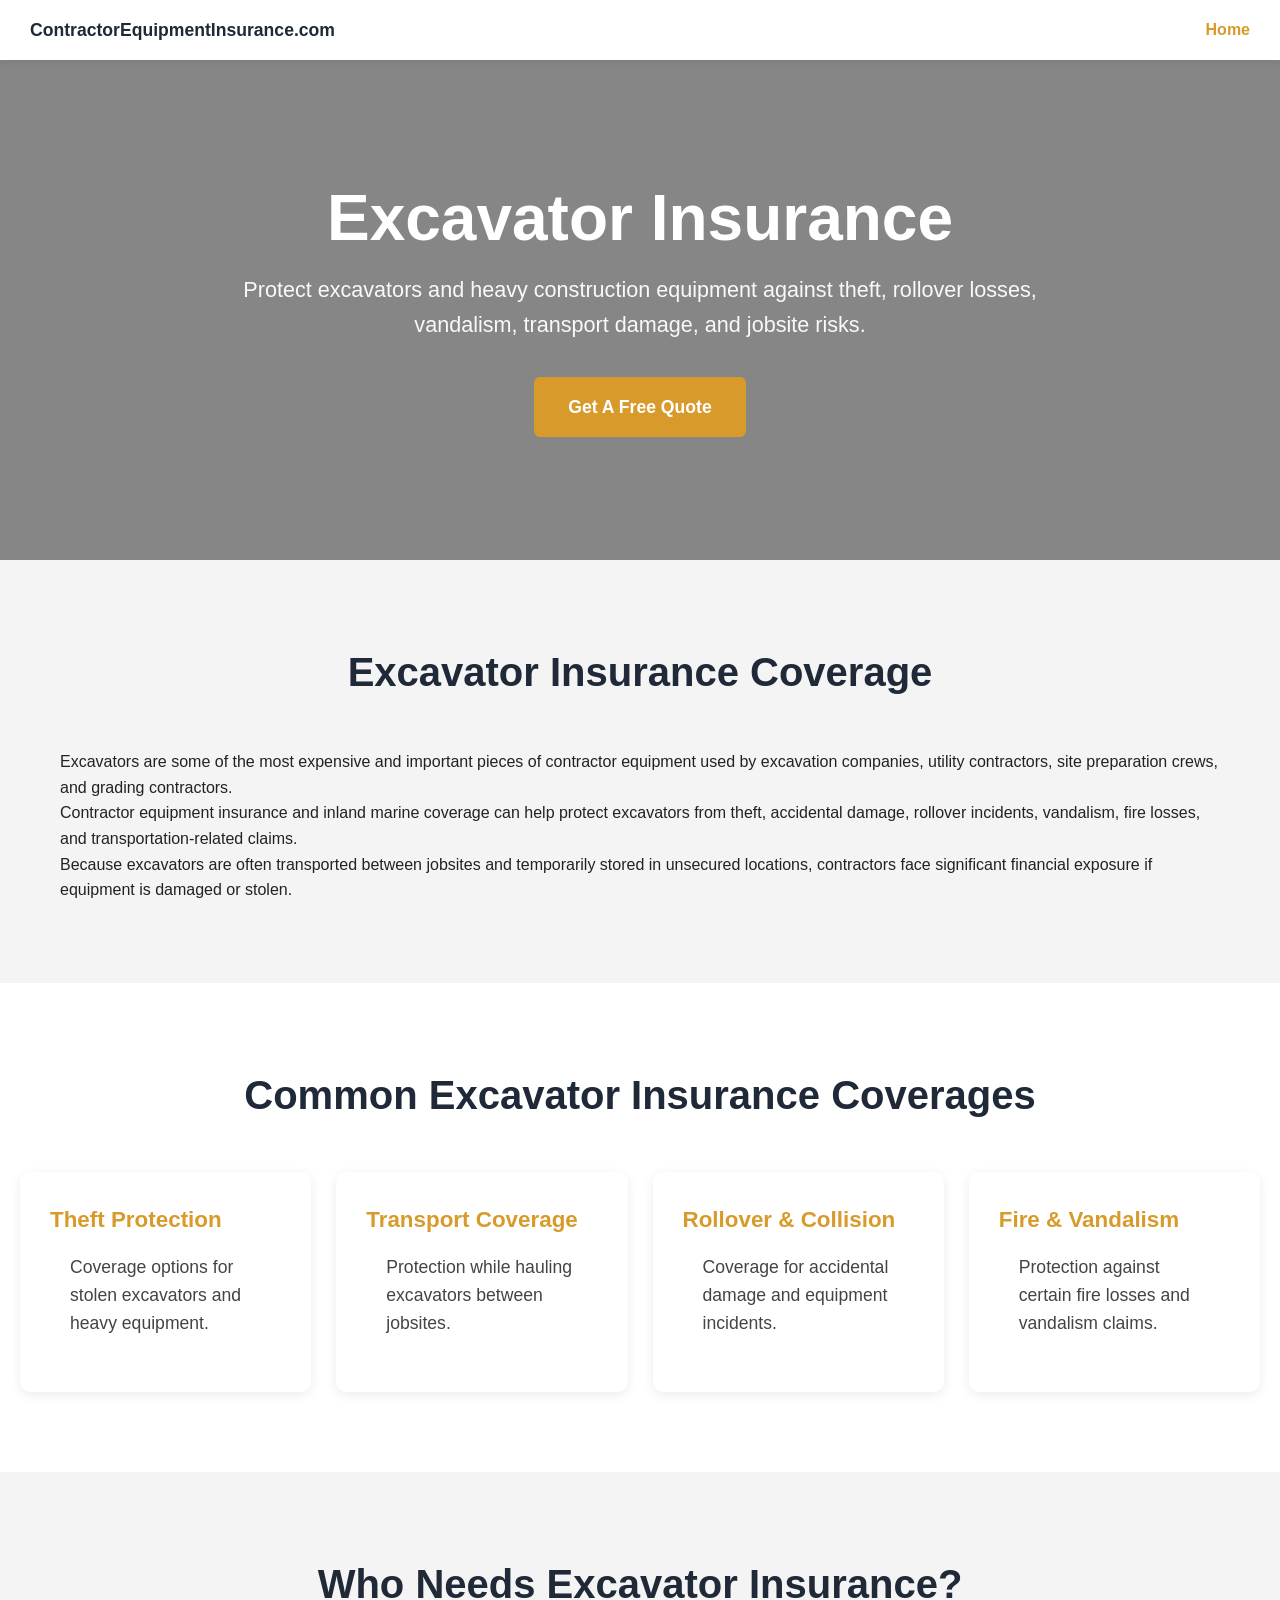
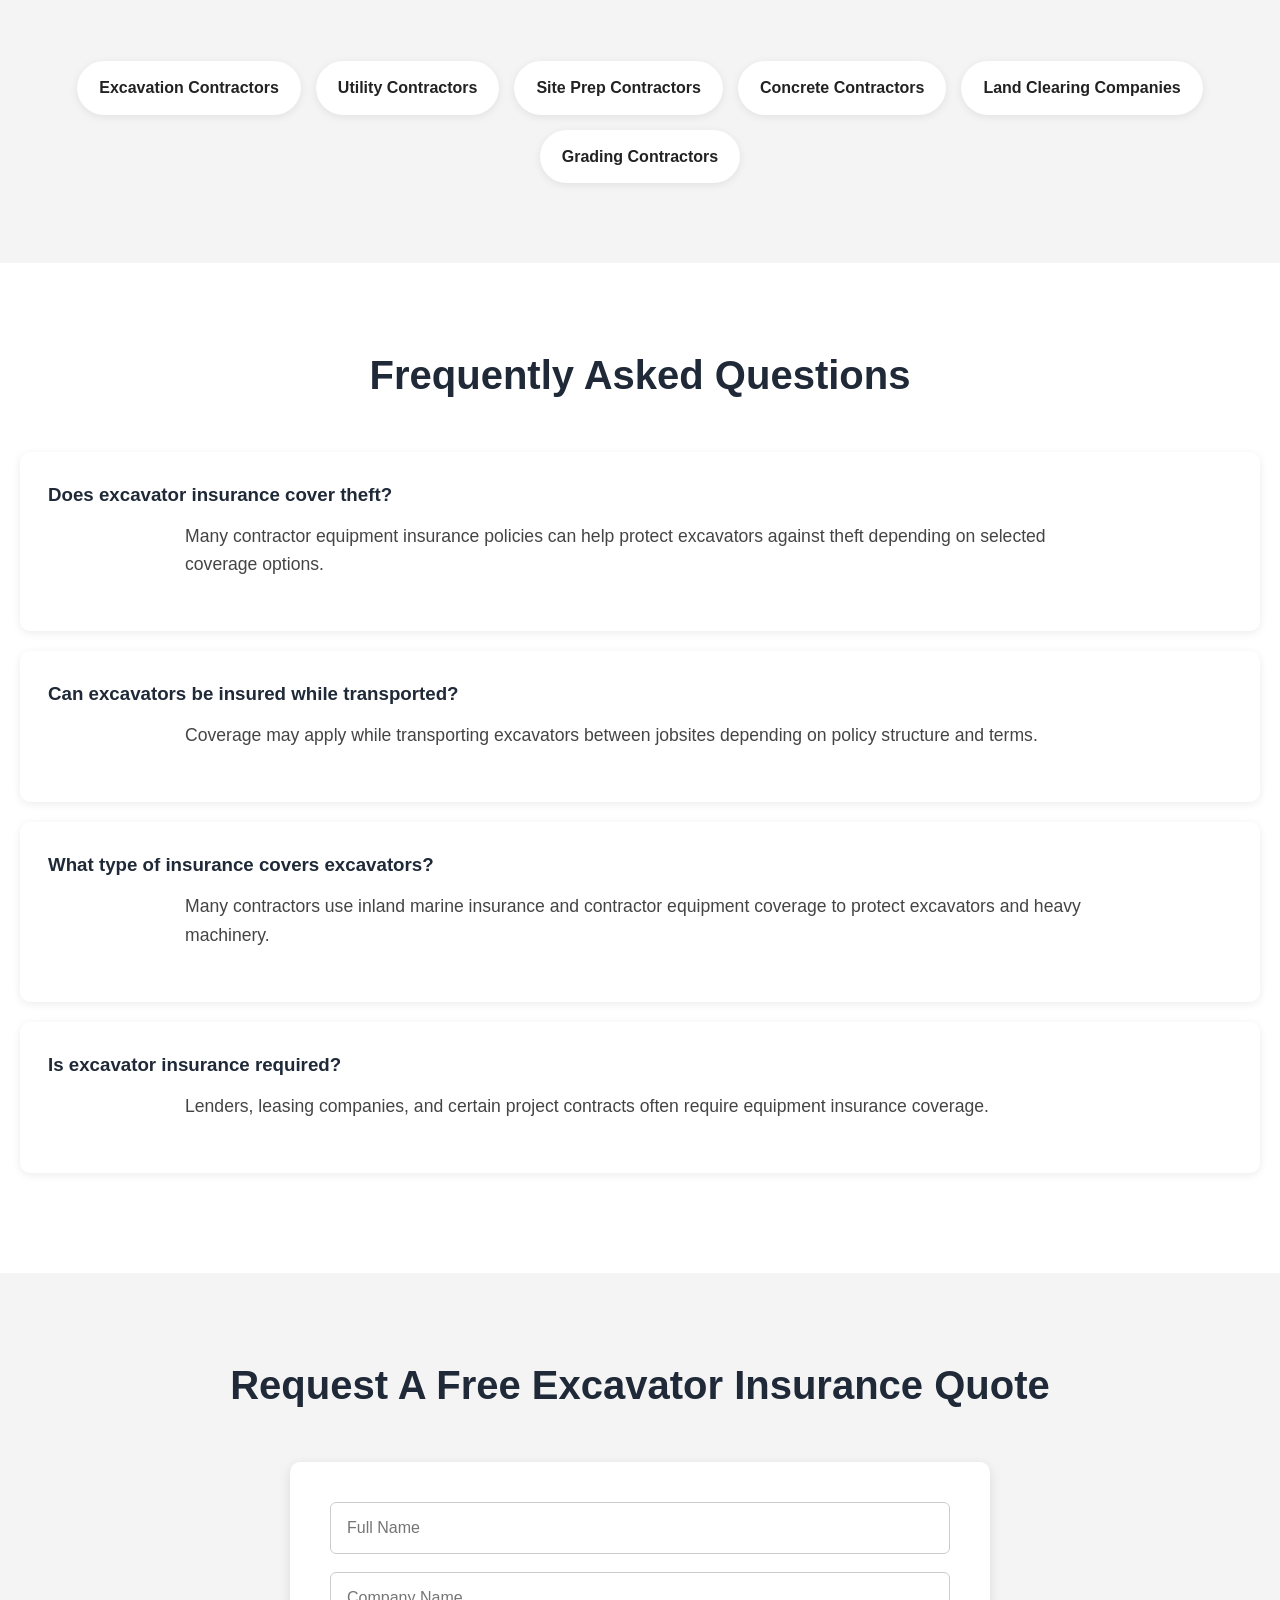
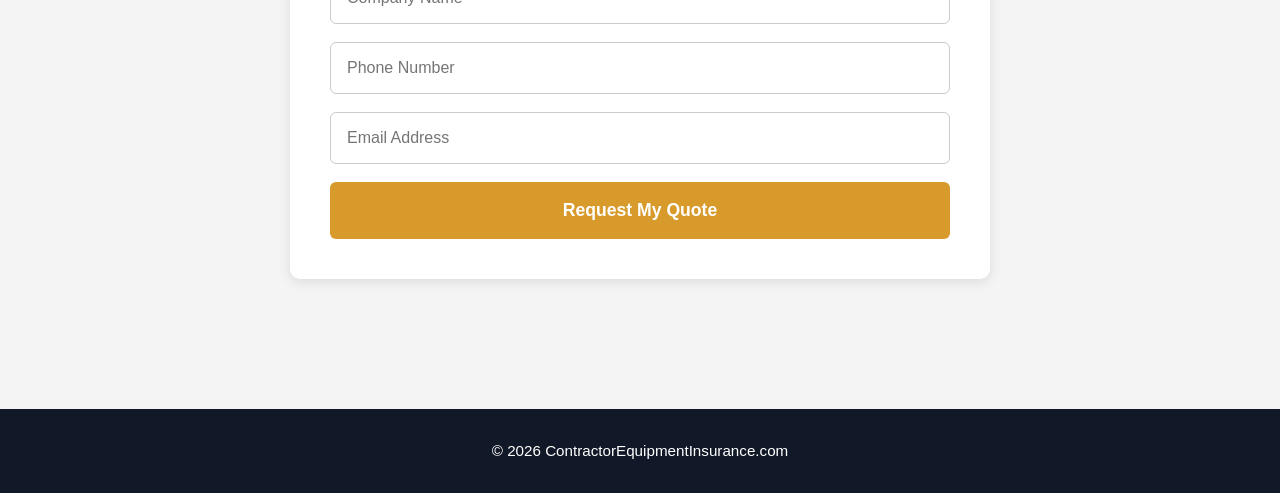
==== excavator-insurance.html @ efc0aa5f "Add excavator insurance HTML page" ====
<!DOCTYPE html>
<html lang="en">
<head>
  <meta charset="UTF-8" />
  <meta name="viewport" content="width=device-width, initial-scale=1.0" />

  <title>Excavator Insurance | Contractor Equipment Insurance</title>

  <meta name="description" content="Get excavator insurance quotes for theft, rollover, transport damage, inland marine coverage, and heavy equipment protection." />

  <link rel="stylesheet" href="style.css" />

  <!-- Google tag (gtag.js) -->
  <script async src="https://www.googletagmanager.com/gtag/js?id=G-BPXMEYPFT1"></script>
  <script>
    window.dataLayer = window.dataLayer || [];
    function gtag(){dataLayer.push(arguments);}
    gtag('js', new Date());

    gtag('config', 'G-BPXMEYPFT1');
  </script>

</head>

<body>

<header class="topbar">
  <div class="logo">
    ContractorEquipmentInsurance.com
  </div>

  <nav>
    <a href="index.html">Home</a>
  </nav>
</header>

<section class="hero" style="min-height: 500px;">

  <div class="hero-content">
    <h1>Excavator Insurance</h1>

    <p class="subheadline">
      Protect excavators and heavy construction equipment against theft, rollover losses, vandalism, transport damage, and jobsite risks.
    </p>

    <a href="index.html#quote-form" class="cta-button">
      Get A Free Quote
    </a>
  </div>

</section>

<section class="section">

  <h2>Excavator Insurance Coverage</h2>

  <p>
    Excavators are some of the most expensive and important pieces of contractor equipment used by excavation companies, utility contractors, site preparation crews, and grading contractors.
  </p>

  <p>
    Contractor equipment insurance and inland marine coverage can help protect excavators from theft, accidental damage, rollover incidents, vandalism, fire losses, and transportation-related claims.
  </p>

  <p>
    Because excavators are often transported between jobsites and temporarily stored in unsecured locations, contractors face significant financial exposure if equipment is damaged or stolen.
  </p>

</section>

<section class="section alt-section">

  <h2>Common Excavator Insurance Coverages</h2>

  <div class="card-grid">

    <div class="card">
      <h3>Theft Protection</h3>
      <p>Coverage options for stolen excavators and heavy equipment.</p>
    </div>

    <div class="card">
      <h3>Transport Coverage</h3>
      <p>Protection while hauling excavators between jobsites.</p>
    </div>

    <div class="card">
      <h3>Rollover & Collision</h3>
      <p>Coverage for accidental damage and equipment incidents.</p>
    </div>

    <div class="card">
      <h3>Fire & Vandalism</h3>
      <p>Protection against certain fire losses and vandalism claims.</p>
    </div>

  </div>

</section>

<section class="section">

  <h2>Who Needs Excavator Insurance?</h2>

  <div class="industries-list">
    <span>Excavation Contractors</span>
    <span>Utility Contractors</span>
    <span>Site Prep Contractors</span>
    <span>Concrete Contractors</span>
    <span>Land Clearing Companies</span>
    <span>Grading Contractors</span>
  </div>

</section>

<section class="section alt-section">

  <h2>Frequently Asked Questions</h2>

  <div class="faq-item">
    <h3>Does excavator insurance cover theft?</h3>
    <p>Many contractor equipment insurance policies can help protect excavators against theft depending on selected coverage options.</p>
  </div>

  <div class="faq-item">
    <h3>Can excavators be insured while transported?</h3>
    <p>Coverage may apply while transporting excavators between jobsites depending on policy structure and terms.</p>
  </div>

  <div class="faq-item">
    <h3>What type of insurance covers excavators?</h3>
    <p>Many contractors use inland marine insurance and contractor equipment coverage to protect excavators and heavy machinery.</p>
  </div>

  <div class="faq-item">
    <h3>Is excavator insurance required?</h3>
    <p>Lenders, leasing companies, and certain project contracts often require equipment insurance coverage.</p>
  </div>

</section>

<section class="section" id="quote-form">

  <h2>Request A Free Excavator Insurance Quote</h2>

  <form action="https://formspree.io/f/mvzlqrle" method="POST">

    <input type="text" name="name" placeholder="Full Name" required />

    <input type="text" name="company" placeholder="Company Name" />

    <input type="tel" id="phone" name="phone" placeholder="Phone Number" required />

    <input type="email" name="email" placeholder="Email Address" required />

    <button type="submit">Request My Quote</button>

    <input type="hidden" name="_next" value="https://contractorequipmentinsurance.com/thank-you.html">

  </form>

</section>

<footer>
  <p>© 2026 ContractorEquipmentInsurance.com</p>
</footer>

<script>
const phoneInput = document.getElementById('phone');

phoneInput.addEventListener('input', (e) => {
  let input = e.target.value.replace(/\D/g, '').substring(0, 10);

  let areaCode = input.substring(0, 3);
  let middle = input.substring(3, 6);
  let last = input.substring(6, 10);

  if (input.length > 6) {
    e.target.value = `(${areaCode}) ${middle}-${last}`;
  } else if (input.length > 3) {
    e.target.value = `(${areaCode}) ${middle}`;
  } else if (input.length > 0) {
    e.target.value = `(${areaCode}`;
  }
});
</script>

</body>
</html>
---- style.css ----
* {
  margin: 0;
  padding: 0;
  box-sizing: border-box;
}

body {
  font-family: Arial, sans-serif;
  line-height: 1.6;
  color: #222;
  background-color: #f4f4f4;
}
.topbar {
  position: sticky;
  top: 0;
  z-index: 1000;
  background: white;
  padding: 16px 30px;
  display: flex;
  justify-content: space-between;
  align-items: center;
  box-shadow: 0 2px 8px rgba(0,0,0,0.08);
}

.logo {
  font-weight: bold;
  font-size: 1.1rem;
  color: #1f2937;
}

.topbar nav a {
  text-decoration: none;
  color: #d89b2b;
  font-weight: bold;
}

.hero {
  position: relative;
  background:
    linear-gradient(rgba(0,0,0,0.45), rgba(0,0,0,0.45)),
    url('https://images.unsplash.com/photo-1504307651254-35680f356dfd?q=80&w=1600&auto=format&fit=crop');
  background-size: cover;
  background-position: center;
  min-height: 650px;
  display: flex;
  align-items: center;
  justify-content: center;
  text-align: center;
  padding: 40px 20px;
}

.hero-content {
  max-width: 900px;
  color: white;
  z-index: 2;
}

.hero h1 {
  font-size: 4rem;
  margin-bottom: 20px;
  line-height: 1.1;
}

.subheadline {
  font-size: 1.35rem;
  margin-bottom: 35px;
  color: rgba(255,255,255,0.95);
}

.cta-button {
  display: inline-block;
  background: #d89b2b;
  color: white;
  text-decoration: none;
  padding: 16px 34px;
  border-radius: 6px;
  font-size: 1.1rem;
  font-weight: bold;
  transition: 0.3s ease;
}

.cta-button:hover {
  background: #b9811f;
}

.section {
  padding: 80px 20px;
  max-width: 1200px;
  margin: auto;
}

.section h2 {
  text-align: center;
  font-size: 2.5rem;
  margin-bottom: 45px;
  color: #1f2937;
}

.alt-section {
  background: white;
  max-width: 100%;
}

.alt-section p {
  max-width: 950px;
  margin: auto;
  margin-bottom: 25px;
  font-size: 1.1rem;
  color: #444;
  padding: 0 20px;
}

.card-grid {
  display: grid;
  grid-template-columns: repeat(auto-fit, minmax(260px, 1fr));
  gap: 25px;
}

.card {
  background: white;
  padding: 30px;
  border-radius: 10px;
  box-shadow: 0 3px 12px rgba(0,0,0,0.08);
  transition: 0.3s ease;
}

.card:hover {
  transform: translateY(-4px);
}

.card h3 {
  margin-bottom: 15px;
  color: #d89b2b;
  font-size: 1.4rem;
}
.card h3 a {
  color: #d89b2b;
  text-decoration: none;
}

.card h3 a:hover {
  text-decoration: underline;
}

.industries-list {
  display: flex;
  flex-wrap: wrap;
  justify-content: center;
  gap: 15px;
}

.industries-list span {
  background: white;
  padding: 14px 22px;
  border-radius: 30px;
  box-shadow: 0 2px 8px rgba(0,0,0,0.08);
  font-weight: bold;
}

form {
  max-width: 700px;
  margin: auto;
  background: white;
  padding: 40px;
  border-radius: 10px;
  box-shadow: 0 3px 12px rgba(0,0,0,0.1);
}

form input {
  width: 100%;
  padding: 16px;
  margin-bottom: 18px;
  border: 1px solid #ccc;
  border-radius: 6px;
  font-size: 1rem;
}

form button {
  width: 100%;
  padding: 18px;
  border: none;
  background: #d89b2b;
  color: white;
  font-size: 1.1rem;
  font-weight: bold;
  border-radius: 6px;
  cursor: pointer;
  transition: 0.3s ease;
}

form button:hover {
  background: #b9811f;
}

.tcpa {
  max-width: 700px;
  margin: 20px auto 0 auto;
  font-size: 0.85rem;
  color: #666;
  line-height: 1.5;
}

.faq-section {
  max-width: 1000px;
}

.faq-item {
  background: white;
  padding: 28px;
  border-radius: 10px;
  margin-bottom: 20px;
  box-shadow: 0 2px 8px rgba(0,0,0,0.08);
}

.faq-item h3 {
  margin-bottom: 12px;
  color: #1f2937;
}

footer {
  background: #111827;
  color: white;
  text-align: center;
  padding: 30px 20px;
  margin-top: 50px;
}

footer p {
  font-size: 0.95rem;
}

@media (max-width: 768px) {

  .hero {
    min-height: 550px;
  }

  .hero h1 {
    font-size: 2.6rem;
  }

  .subheadline {
    font-size: 1.05rem;
  }

  .section {
    padding: 60px 20px;
  }

  .section h2 {
    font-size: 2rem;
  }

  form {
    padding: 25px;
  }

}
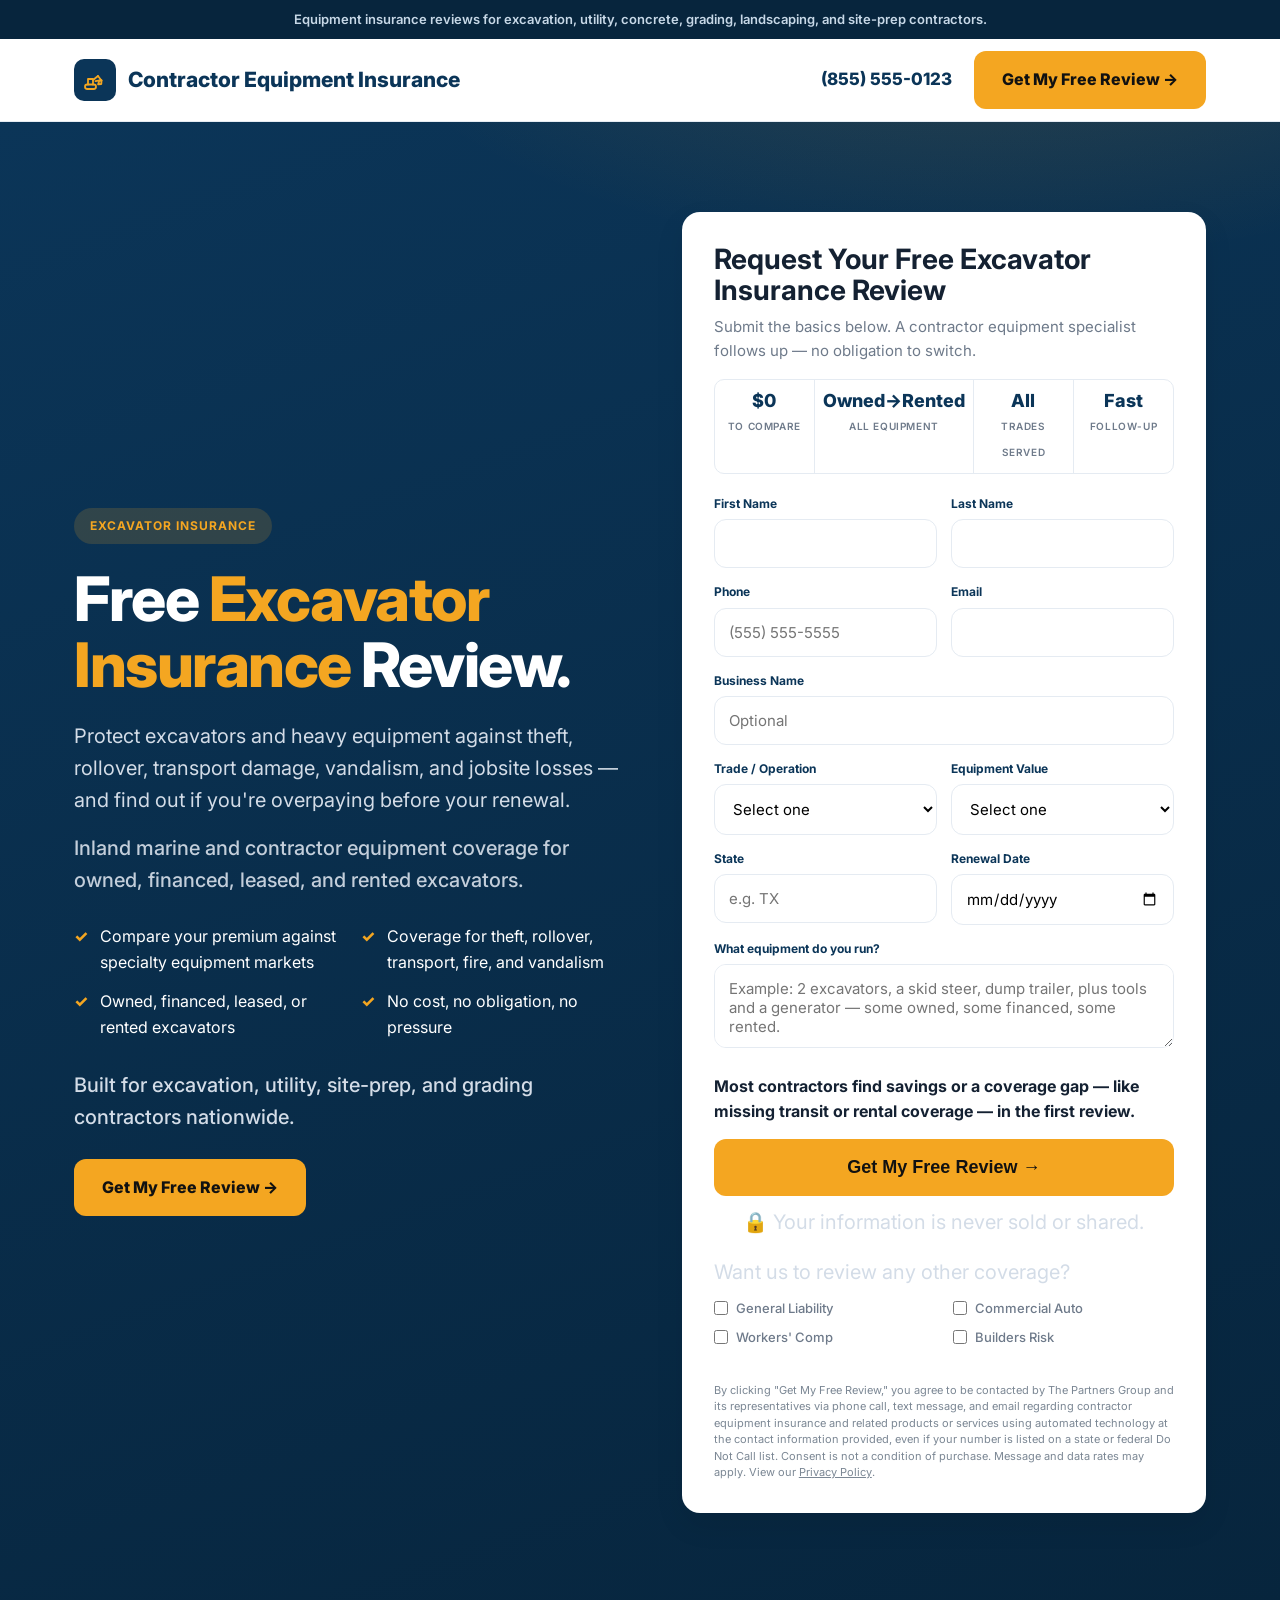
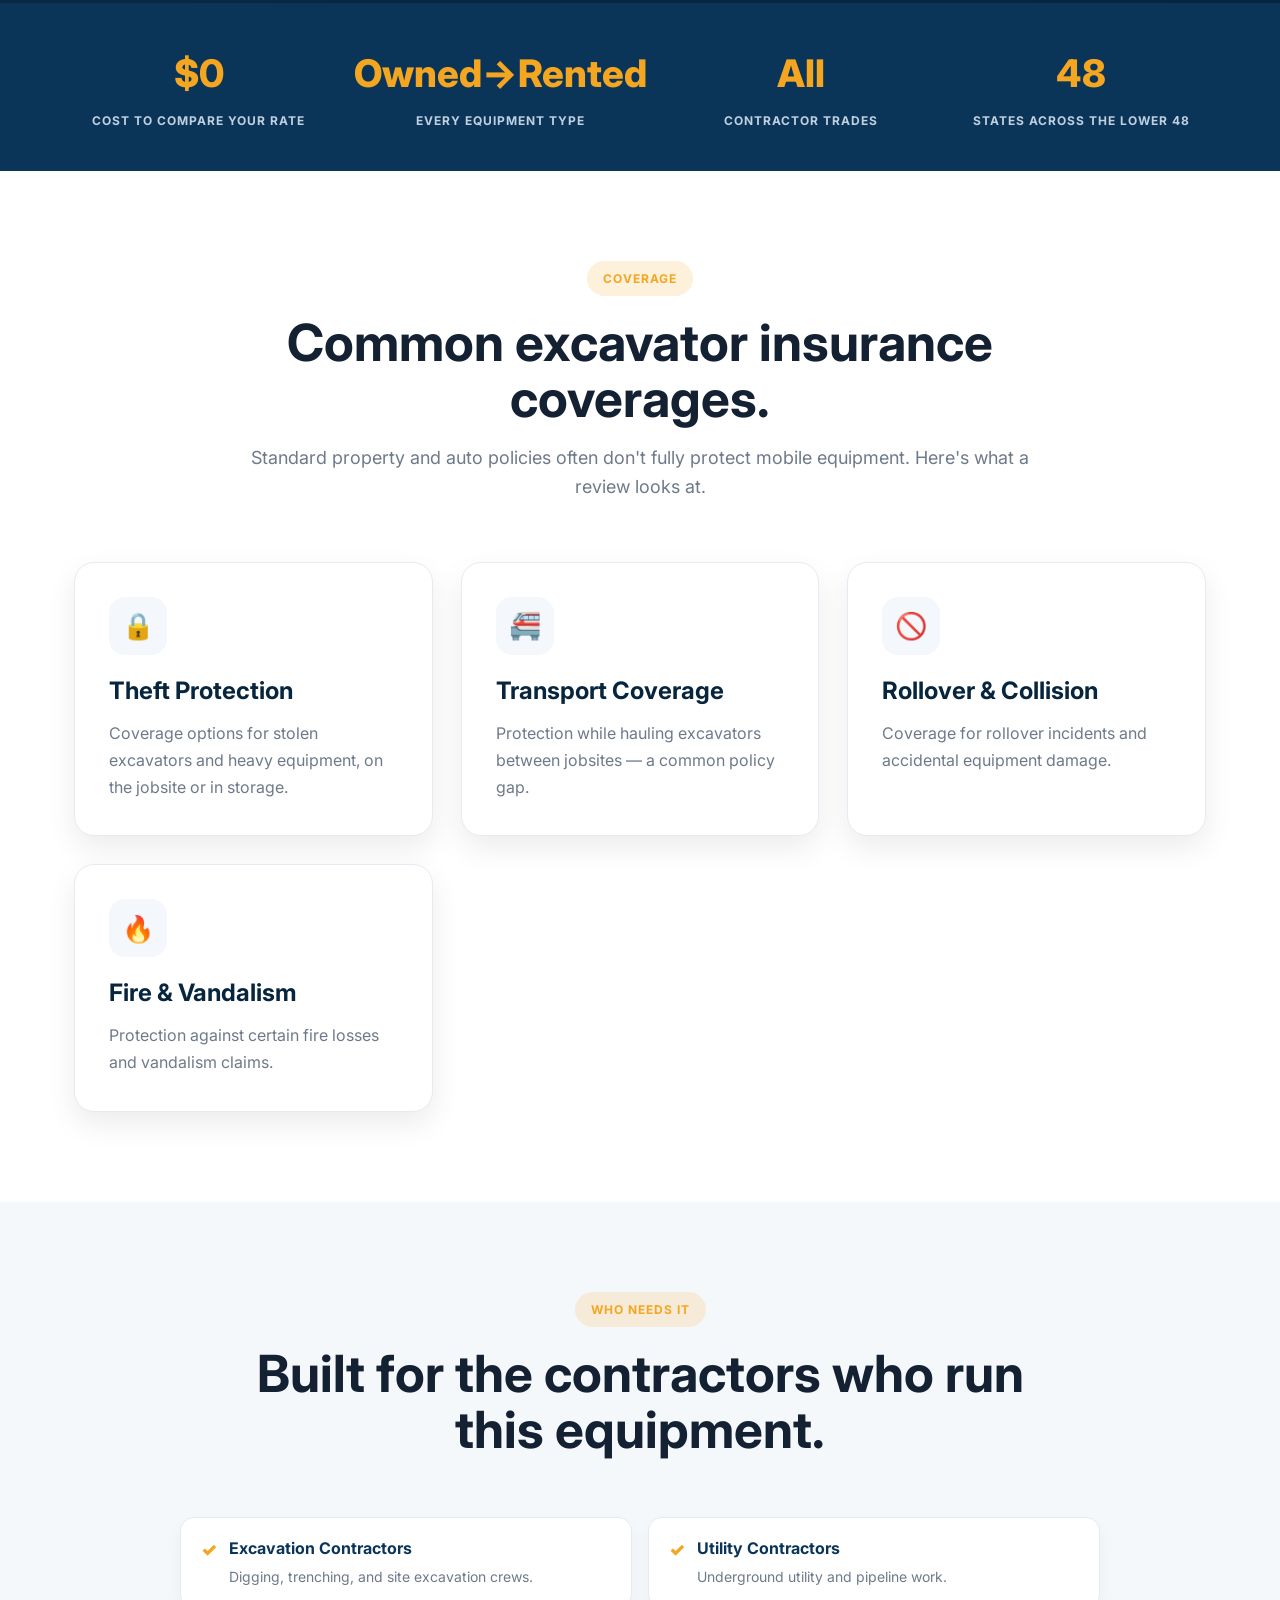
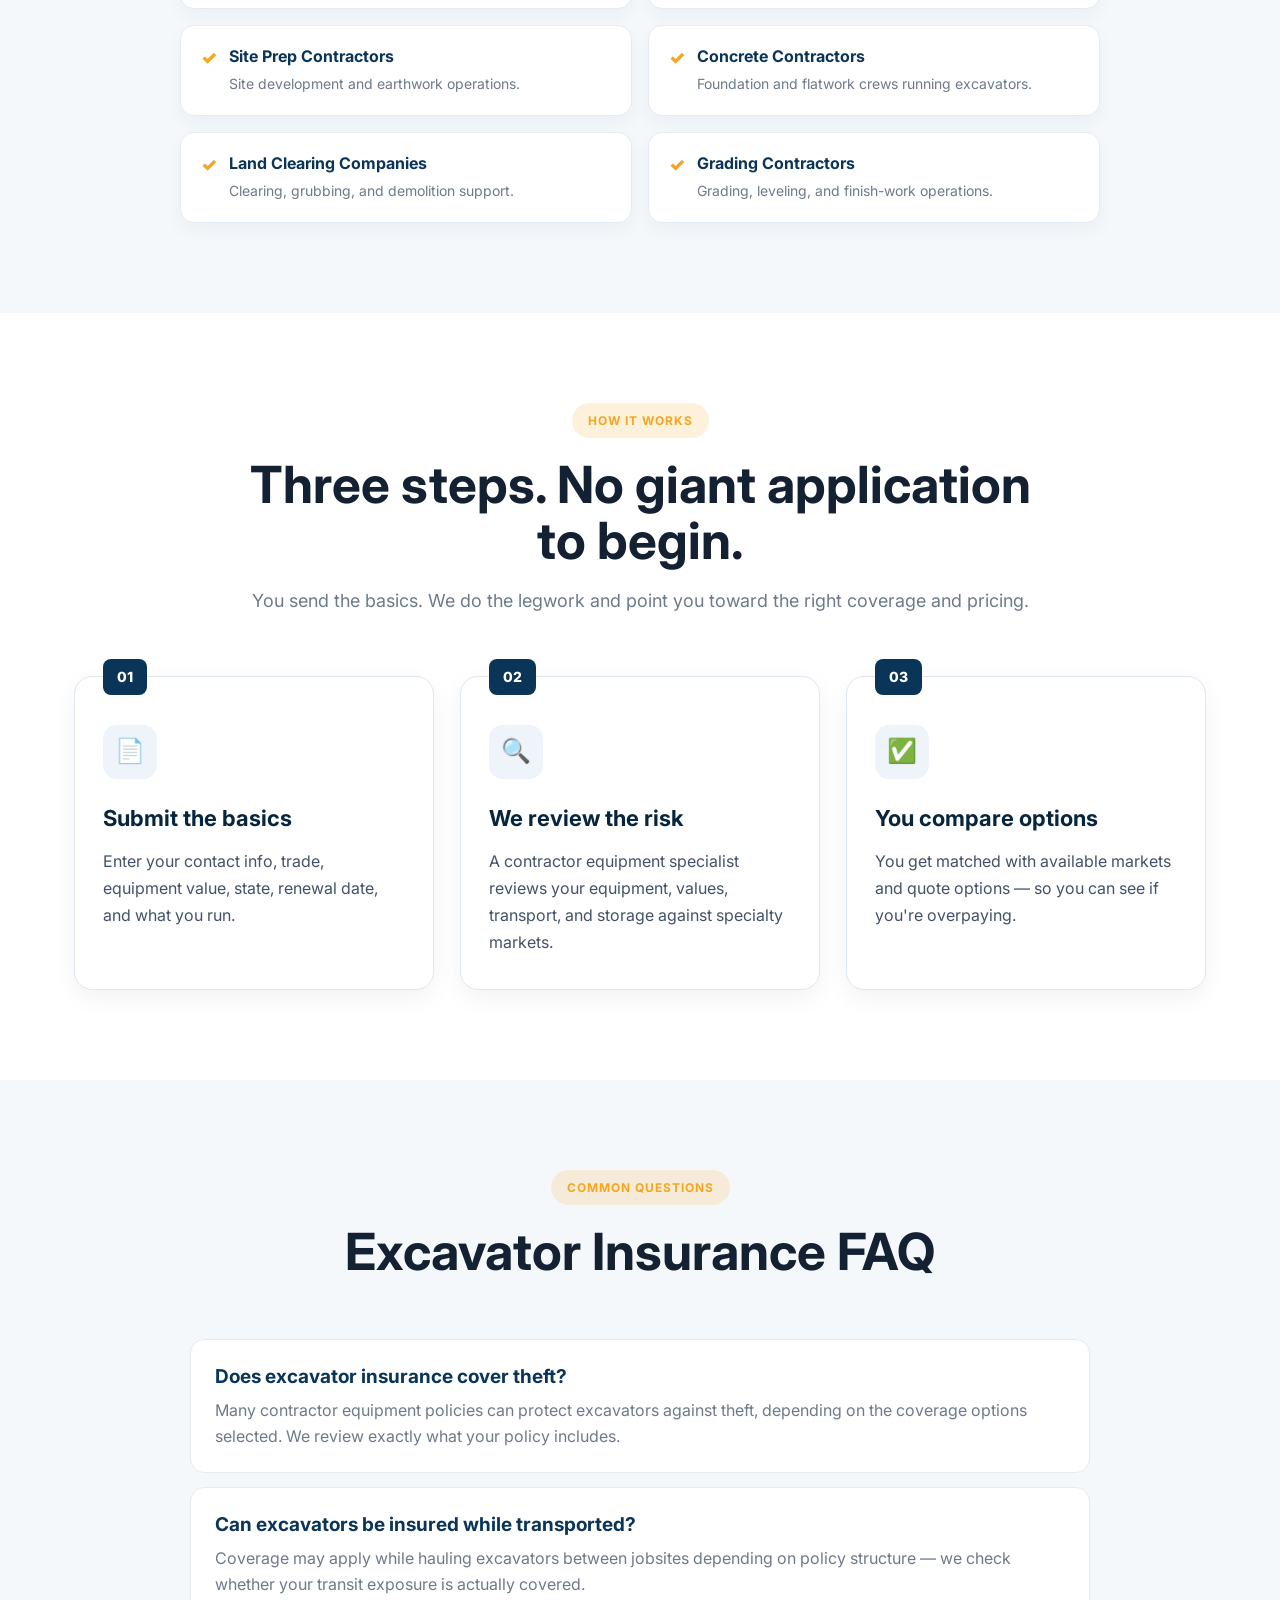
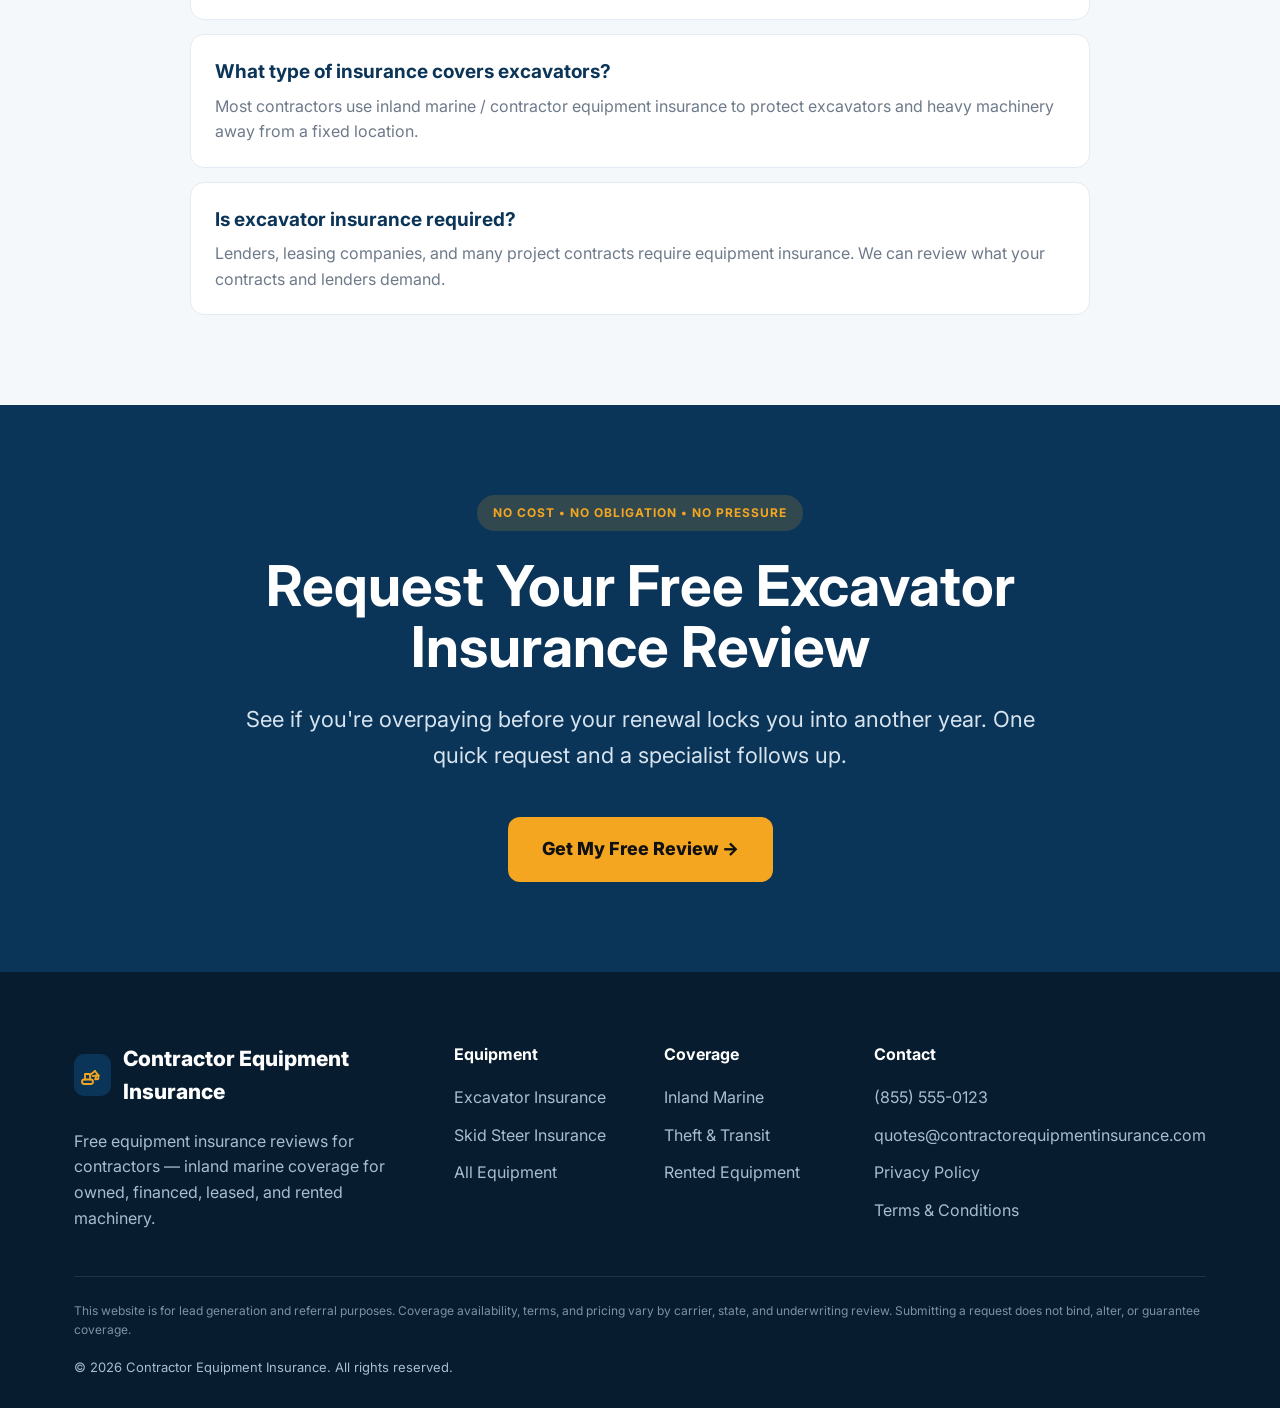
==== commit 9289cf76: "Add files via upload" ====
--- a/excavator-insurance.html
+++ b/excavator-insurance.html
@@ -1,189 +1,276 @@
 <!DOCTYPE html>
 <html lang="en">
 <head>
-  <meta charset="UTF-8" />
-  <meta name="viewport" content="width=device-width, initial-scale=1.0" />
+<meta charset="UTF-8" />
+<meta name="viewport" content="width=device-width, initial-scale=1.0" />
+<title>Excavator Insurance | Contractor Equipment Insurance</title>
+<meta name="description" content="Free excavator insurance review. Coverage for excavators against theft, rollover, transport damage, vandalism, and jobsite losses. Inland marine coverage for owned, financed, leased, and rented excavators." />
+<link rel="preconnect" href="https://fonts.googleapis.com">
+<link rel="preconnect" href="https://fonts.gstatic.com" crossorigin>
+<link href="https://fonts.googleapis.com/css2?family=Inter:wght@400;500;600;700;800&display=swap" rel="stylesheet">
+<style>
+:root{
+  --navy:#0B3558;--navy-dark:#07253D;--gold:#F4A621;--gold-dark:#D88D13;
+  --light:#F7F9FC;--text:#142132;--muted:#6E7A8A;--line:#E5EBF2;
+  --radius:18px;--shadow:0 12px 30px rgba(0,0,0,.08);--container:1180px;
+}
+*{margin:0;padding:0;box-sizing:border-box;}
+html{scroll-behavior:smooth;}
+body{font-family:'Inter',sans-serif;color:var(--text);background:#fff;line-height:1.6;}
+.container{width:100%;max-width:var(--container);margin:auto;padding:0 24px;}
+a{text-decoration:none;}
+img{max-width:100%;}
+.top-bar{background:var(--navy-dark);color:#C7D8E7;text-align:center;font-size:13px;font-weight:600;padding:9px 16px;}
+.nav{position:sticky;top:0;z-index:999;background:rgba(255,255,255,.96);backdrop-filter:blur(10px);border-bottom:1px solid var(--line);}
+.nav-inner{height:82px;display:flex;align-items:center;justify-content:space-between;}
+.logo{display:flex;align-items:center;gap:12px;font-weight:800;color:var(--navy);font-size:21px;}
+.logo-box{width:42px;height:42px;border-radius:10px;background:var(--navy);display:flex;align-items:center;justify-content:center;color:var(--gold);}
+.logo-box svg{width:24px;height:24px;}
+.nav-right{display:flex;align-items:center;gap:22px;}
+.nav-phone{font-weight:800;color:var(--navy);font-size:17px;white-space:nowrap;}
+.btn{display:inline-flex;align-items:center;justify-content:center;gap:10px;padding:16px 28px;border-radius:12px;font-weight:800;transition:.2s ease;cursor:pointer;border:none;}
+.btn-primary{background:var(--gold);color:#111;}
+.btn-primary:hover{background:var(--gold-dark);transform:translateY(-2px);}
+.hero{background:radial-gradient(1100px 480px at 78% -10%, rgba(244,166,33,.16), transparent 60%), linear-gradient(160deg,var(--navy) 0%, var(--navy-dark) 100%);color:#fff;padding:90px 0;}
+.hero-grid{display:grid;grid-template-columns:1fr .95fr;gap:56px;align-items:center;}
+.eyebrow{display:inline-block;background:rgba(244,166,33,.16);color:var(--gold);padding:8px 16px;border-radius:999px;font-size:12px;font-weight:700;letter-spacing:1px;text-transform:uppercase;}
+.hero-title{font-size:clamp(40px,4.8vw,62px);line-height:1.08;font-weight:800;letter-spacing:-1.5px;margin:22px 0;max-width:720px;}
+.highlight{color:var(--gold);}
+.hero p{font-size:20px;color:#D3DCE7;max-width:700px;}
+.mini-proof{margin-top:16px;font-size:13px;line-height:1.6;color:#C7D8E7;font-weight:500;opacity:.92;}
+.hero-points{margin:28px 0;display:grid;grid-template-columns:repeat(2,minmax(0,1fr));gap:14px 22px;max-width:640px;}
+.hero-points div{display:flex;align-items:flex-start;gap:12px;color:#fff;font-size:16px;}
+.hero-points span{color:var(--gold);font-weight:800;}
+.trust-line{margin:8px 0 26px;font-size:14px;color:#C7D8E7;font-weight:500;}
+.form-card{background:#fff;border-radius:var(--radius);padding:32px;box-shadow:var(--shadow);color:var(--text);}
+.form-card h3{font-size:28px;margin-bottom:10px;line-height:1.1;}
+.form-card > p{color:var(--muted);font-size:15px;margin-bottom:16px;}
+.form-stats{display:flex;border:1px solid var(--line);border-radius:10px;overflow:hidden;margin-bottom:20px;}
+.form-stat{flex:1;text-align:center;padding:10px 8px;border-right:1px solid var(--line);}
+.form-stat:last-child{border-right:none;}
+.form-stat strong{display:block;font-size:18px;font-weight:800;color:var(--navy);line-height:1.2;}
+.form-stat span{font-size:10px;text-transform:uppercase;letter-spacing:.6px;color:var(--muted);font-weight:600;}
+.form-grid{display:grid;grid-template-columns:1fr 1fr;gap:14px;}
+.form-grid .full{grid-column:1/-1;}
+.field-label{display:block;font-size:12px;font-weight:700;color:var(--navy);margin-bottom:6px;}
+.submit-btn{width:100%;display:flex;justify-content:center;margin-top:6px;padding:18px 24px;font-size:18px;}
+input,select,textarea{width:100%;padding:14px;border-radius:12px;border:1px solid var(--line);font-size:15px;font-family:inherit;background:#fff;}
+textarea{min-height:84px;resize:vertical;}
+input:focus,select:focus,textarea:focus{outline:none;border-color:var(--navy);}
+.secondary-label{font-size:13px;color:var(--muted);margin:18px 0 10px;}
+.secondary-services-grid{display:grid;grid-template-columns:1fr 1fr;gap:8px 18px;margin-bottom:18px;}
+.secondary-services-grid label{display:flex;align-items:center;gap:8px;font-size:13px;font-weight:500;color:var(--muted);cursor:pointer;}
+.secondary-services-grid input{width:14px;height:14px;margin:0;}
+.privacy-note{display:block;margin-top:10px;font-size:12px;color:#8A97A5;text-align:center;}
+.tcpa{display:block;width:100%;margin-top:16px;font-size:11px;line-height:1.5;color:#7B8794;text-align:left;}
+.tcpa a{color:#7B8794;text-decoration:underline;}
+.stats{background:var(--navy);padding:40px 0;}
+.stats-grid{display:grid;grid-template-columns:repeat(4,1fr);gap:30px;text-align:center;}
+.stat h2{color:#fff;font-size:38px;font-weight:800;}
+.stat h2 span{color:var(--gold);}
+.stat p{color:#BFD0E0;text-transform:uppercase;letter-spacing:1px;font-size:12px;font-weight:700;margin-top:8px;}
+.section{padding:90px 0;}
+.how-section{background:#f5f8fb;}
+.section-head{text-align:center;max-width:820px;margin:auto auto 60px;}
+.section-head h2{font-size:clamp(32px,4vw,52px);line-height:1.1;margin:18px 0;}
+.section-head p{color:var(--muted);font-size:18px;}
+.review-grid{display:grid;grid-template-columns:repeat(3,1fr);gap:28px;}
+.review-card{background:#fff;border:1px solid var(--line);border-radius:20px;padding:34px;box-shadow:var(--shadow);transition:.2s ease;}
+.review-card:hover{transform:translateY(-4px);}
+.review-icon{width:58px;height:58px;border-radius:16px;background:#F4F7FB;display:flex;align-items:center;justify-content:center;font-size:26px;margin-bottom:22px;}
+.review-card h3{font-size:24px;line-height:1.2;margin-bottom:14px;color:var(--navy-dark);}
+.review-card p{color:var(--muted);line-height:1.7;font-size:16px;}
+.seg-grid{display:grid;grid-template-columns:1fr 1fr;gap:16px;max-width:920px;margin:0 auto;}
+.seg-item{background:#fff;border:1px solid var(--line);border-radius:14px;padding:18px 20px;display:flex;gap:12px;align-items:flex-start;box-shadow:0 8px 18px rgba(16,32,51,.04);}
+.seg-item .check{color:var(--gold);font-weight:900;font-size:18px;}
+.seg-item strong{display:block;color:var(--navy);margin-bottom:2px;}
+.seg-item span{color:var(--muted);font-size:14px;}
+.how-grid{display:grid;grid-template-columns:repeat(3,1fr);gap:26px;margin-top:40px;}
+.how-card{position:relative;background:#fff;border:1px solid #dfe7f0;border-radius:18px;padding:48px 28px 32px;box-shadow:0 8px 24px rgba(0,0,0,.05);}
+.step-badge{position:absolute;top:-18px;left:28px;background:var(--navy);color:#fff;font-weight:800;padding:7px 14px;border-radius:8px;font-size:14px;}
+.how-icon{width:54px;height:54px;border-radius:14px;background:#eef4fa;display:flex;align-items:center;justify-content:center;font-size:24px;margin-bottom:22px;}
+.how-card h3{font-size:22px;margin-bottom:12px;color:var(--navy-dark);}
+.how-card p{color:#435269;font-size:16px;line-height:1.7;}
+.faq{max-width:900px;margin:0 auto;display:grid;gap:14px;}
+.faq-item{border:1px solid var(--line);border-radius:14px;padding:22px 24px;background:#fff;}
+.faq-item h3{color:var(--navy);margin-bottom:6px;font-size:19px;}
+.faq-item p{color:var(--muted);}
+.final-cta{background:var(--navy);padding:90px 20px;text-align:center;}
+.cta-box{max-width:820px;margin:0 auto;}
+.final-cta h2{color:#fff;font-size:clamp(34px,4.4vw,58px);line-height:1.1;margin:24px 0;}
+.final-cta p{color:#d7e4ef;font-size:22px;line-height:1.6;margin-bottom:34px;}
+.final-cta .btn{padding:18px 34px;font-size:18px;margin-top:10px;}
+footer{background:#071C2E;color:#A7BED1;padding:70px 0 30px;}
+.footer-grid{display:grid;grid-template-columns:2fr 1fr 1fr 1fr;gap:40px;margin-bottom:40px;}
+footer h4{color:#fff;margin-bottom:18px;}
+footer a{color:#A7BED1;display:block;margin-bottom:12px;}
+.footer-disclaimer{border-top:1px solid rgba(255,255,255,.1);padding-top:24px;font-size:12px;line-height:1.6;color:#7B92A6;margin-bottom:18px;}
+.footer-bottom{font-size:13px;}
+@media(max-width:980px){
+.hero-grid,.review-grid,.how-grid,.footer-grid,.stats-grid,.seg-grid{grid-template-columns:1fr;}
+.form-grid{grid-template-columns:1fr;}
+.hero-points{grid-template-columns:1fr;}
+.form-stats{flex-wrap:wrap;}
+.form-stat{flex:1 1 45%;}
+}
+@media(max-width:640px){.nav-phone{display:none;}}
+</style>
+</head>
+<body>
+<div class="top-bar">Equipment insurance reviews for excavation, utility, concrete, grading, landscaping, and site-prep contractors.</div>
+<header class="nav"><div class="container nav-inner">
+<a href="/" class="logo"><div class="logo-box"><svg viewBox="0 0 24 24" fill="none" stroke="currentColor" stroke-width="1.8" stroke-linecap="round" stroke-linejoin="round"><rect x="2" y="16.5" width="11" height="4.5" rx="2.25"/><path d="M5 16.5V11h5v5.5"/><path d="M10 12l5-4"/><path d="M15 8l3.5 4.5"/><path d="M12.5 13.2l6-1"/><path d="M16.5 12.4l2 .3-.2 3.3-3.2.3z"/></svg></div>Contractor Equipment Insurance</a>
+<div class="nav-right"><a href="tel:18555550123" class="nav-phone">(855) 555-0123</a><a href="#form" class="btn btn-primary">Get My Free Review &#8594;</a></div>
+</div></header>
+<section class="hero"><div class="container hero-grid">
+<div>
+<div class="eyebrow">Excavator Insurance</div>
+<h1 class="hero-title">Free <span class="highlight">Excavator Insurance</span> Review.</h1>
+<p>Protect excavators and heavy equipment against theft, rollover, transport damage, vandalism, and jobsite losses &#8212; and find out if you're overpaying before your renewal.</p>
+<p class="mini-proof">Inland marine and contractor equipment coverage for owned, financed, leased, and rented excavators.</p>
+<div class="hero-points"><div><span>&#10003;</span> Compare your premium against specialty equipment markets</div><div><span>&#10003;</span> Coverage for theft, rollover, transport, fire, and vandalism</div><div><span>&#10003;</span> Owned, financed, leased, or rented excavators</div><div><span>&#10003;</span> No cost, no obligation, no pressure</div></div>
+<p class="trust-line">Built for excavation, utility, site-prep, and grading contractors nationwide.</p>
+<a href="#form" class="btn btn-primary">Get My Free Review &#8594;</a>
+</div>
+<div class="form-card" id="form">
+<h3>Request Your Free Excavator Insurance Review</h3>
+<p>Submit the basics below. A contractor equipment specialist follows up &#8212; no obligation to switch.</p>
+<div class="form-stats">
+<div class="form-stat"><strong>$0</strong><span>To Compare</span></div>
+<div class="form-stat"><strong>Owned&#8594;Rented</strong><span>All Equipment</span></div>
+<div class="form-stat"><strong>All</strong><span>Trades Served</span></div>
+<div class="form-stat"><strong>Fast</strong><span>Follow-Up</span></div>
+</div>
+<form action="https://formspree.io/f/YOUR_FORM_ID" method="POST">
+  <input type="hidden" name="lead_source" value="contractorequipmentinsurance.com/excavator-insurance" />
+  <input type="hidden" name="vertical" value="Contractor Equipment Insurance" />
+  <input type="hidden" name="_redirect" value="https://contractorequipmentinsurance.com/thank-you.html" />
 
-  <title>Excavator Insurance | Contractor Equipment Insurance</title>
-
-  <meta name="description" content="Get excavator insurance quotes for theft, rollover, transport damage, inland marine coverage, and heavy equipment protection." />
-
-  <link rel="stylesheet" href="style.css" />
-
-  <!-- Google tag (gtag.js) -->
-  <script async src="https://www.googletagmanager.com/gtag/js?id=G-BPXMEYPFT1"></script>
-  <script>
-    window.dataLayer = window.dataLayer || [];
-    function gtag(){dataLayer.push(arguments);}
-    gtag('js', new Date());
-
-    gtag('config', 'G-BPXMEYPFT1');
-  </script>
-
-</head>
-
-<body>
-
-<header class="topbar">
-  <div class="logo">
-    ContractorEquipmentInsurance.com
-  </div>
-
-  <nav>
-    <a href="index.html">Home</a>
-  </nav>
-</header>
-
-<section class="hero" style="min-height: 500px;">
-
-  <div class="hero-content">
-    <h1>Excavator Insurance</h1>
-
-    <p class="subheadline">
-      Protect excavators and heavy construction equipment against theft, rollover losses, vandalism, transport damage, and jobsite risks.
-    </p>
-
-    <a href="index.html#quote-form" class="cta-button">
-      Get A Free Quote
-    </a>
-  </div>
-
-</section>
-
+<div class="form-grid">
+<div>
+<label class="field-label" for="first_name">First Name</label>
+<input id="first_name" type="text" name="first_name" autocomplete="given-name" required>
+</div>
+<div>
+<label class="field-label" for="last_name">Last Name</label>
+<input id="last_name" type="text" name="last_name" autocomplete="family-name" required>
+</div>
+<div>
+<label class="field-label" for="phone">Phone</label>
+<input id="phone" type="tel" name="phone" placeholder="(555) 555-5555" autocomplete="tel" inputmode="tel" pattern="[\d\s\-\(\)\.]{10,20}" required>
+</div>
+<div>
+<label class="field-label" for="email">Email</label>
+<input id="email" type="email" name="email" autocomplete="email" required>
+</div>
+<div class="full">
+<label class="field-label" for="company">Business Name</label>
+<input id="company" type="text" name="company" autocomplete="organization" placeholder="Optional">
+</div>
+<div>
+<label class="field-label" for="operation_type">Trade / Operation</label>
+<select id="operation_type" name="operation_type" required>
+<option value="">Select one</option>
+<option>General Contractor</option>
+<option>Excavation</option>
+<option>Utility Contractor</option>
+<option>Concrete</option>
+<option>Grading / Site Prep</option>
+<option>Landscaping</option>
+<option>Demolition</option>
+<option>Paving</option>
+<option>Other</option>
+</select>
+</div>
+<div>
+<label class="field-label" for="equipment_value">Equipment Value</label>
+<select id="equipment_value" name="equipment_value">
+<option value="">Select one</option>
+<option>Under $100k</option>
+<option>$100k–$250k</option>
+<option>$250k–$500k</option>
+<option>$500k–$1M</option>
+<option>$1M+</option>
+</select>
+</div>
+<div>
+<label class="field-label" for="state">State</label>
+<input id="state" type="text" name="state" placeholder="e.g. TX" autocomplete="address-level1">
+</div>
+<div>
+<label class="field-label" for="renewal_date">Renewal Date</label>
+<input id="renewal_date" type="date" name="renewal_date">
+</div>
+<div class="full">
+<label class="field-label" for="notes">What equipment do you run?</label>
+<textarea id="notes" name="equipment_details" placeholder="Example: 2 excavators, a skid steer, dump trailer, plus tools and a generator — some owned, some financed, some rented."></textarea>
+</div>
+<div class="full">
+<p style="font-weight:700; color:#142132; margin:4px 0 14px; font-size:16px;">
+Most contractors find savings or a coverage gap — like missing transit or rental coverage — in the first review.
+</p>
+<button class="btn btn-primary submit-btn" type="submit">Get My Free Review →</button>
+<p class="privacy-note">🔒 Your information is never sold or shared.</p>
+<p class="secondary-label">Want us to review any other coverage?</p>
+<div class="secondary-services-grid">
+<label><input type="checkbox" name="also_review[]" value="General Liability"> General Liability</label>
+<label><input type="checkbox" name="also_review[]" value="Commercial Auto"> Commercial Auto</label>
+<label><input type="checkbox" name="also_review[]" value="Workers' Comp"> Workers' Comp</label>
+<label><input type="checkbox" name="also_review[]" value="Builders Risk"> Builders Risk</label>
+</div>
+</div>
+</div>
+<div class="tcpa">
+By clicking "Get My Free Review," you agree to be contacted by The Partners Group and its representatives via phone call, text message, and email regarding contractor equipment insurance and related products or services using automated technology at the contact information provided, even if your number is listed on a state or federal Do Not Call list. Consent is not a condition of purchase. Message and data rates may apply. View our <a href="/privacy-policy.html" target="_blank">Privacy Policy</a>.
+</div>
+</form>
+</div>
+</div></section>
+<section class="stats"><div class="container stats-grid">
+<div class="stat"><h2><span>$0</span></h2><p>Cost To Compare Your Rate</p></div>
+<div class="stat"><h2><span>Owned&#8594;Rented</span></h2><p>Every Equipment Type</p></div>
+<div class="stat"><h2><span>All</span></h2><p>Contractor Trades</p></div>
+<div class="stat"><h2><span>48</span></h2><p>States Across The Lower 48</p></div>
+</div></section>
+<section class="section" id="coverage"><div class="container">
+<div class="section-head"><div class="eyebrow">Coverage</div><h2>Common excavator insurance coverages.</h2>
+<p>Standard property and auto policies often don't fully protect mobile equipment. Here's what a review looks at.</p></div>
+<div class="review-grid"><div class="review-card"><div class="review-icon">&#128274;</div><h3>Theft Protection</h3><p>Coverage options for stolen excavators and heavy equipment, on the jobsite or in storage.</p></div><div class="review-card"><div class="review-icon">&#128669;</div><h3>Transport Coverage</h3><p>Protection while hauling excavators between jobsites &#8212; a common policy gap.</p></div><div class="review-card"><div class="review-icon">&#128683;</div><h3>Rollover &amp; Collision</h3><p>Coverage for rollover incidents and accidental equipment damage.</p></div><div class="review-card"><div class="review-icon">&#128293;</div><h3>Fire &amp; Vandalism</h3><p>Protection against certain fire losses and vandalism claims.</p></div></div>
+</div></section>
+<section class="section how-section"><div class="container">
+<div class="section-head"><div class="eyebrow">Who Needs It</div><h2>Built for the contractors who run this equipment.</h2></div>
+<div class="seg-grid"><div class="seg-item"><span class="check">&#10003;</span><div><strong>Excavation Contractors</strong><span>Digging, trenching, and site excavation crews.</span></div></div><div class="seg-item"><span class="check">&#10003;</span><div><strong>Utility Contractors</strong><span>Underground utility and pipeline work.</span></div></div><div class="seg-item"><span class="check">&#10003;</span><div><strong>Site Prep Contractors</strong><span>Site development and earthwork operations.</span></div></div><div class="seg-item"><span class="check">&#10003;</span><div><strong>Concrete Contractors</strong><span>Foundation and flatwork crews running excavators.</span></div></div><div class="seg-item"><span class="check">&#10003;</span><div><strong>Land Clearing Companies</strong><span>Clearing, grubbing, and demolition support.</span></div></div><div class="seg-item"><span class="check">&#10003;</span><div><strong>Grading Contractors</strong><span>Grading, leveling, and finish-work operations.</span></div></div></div>
+</div></section>
 <section class="section">
-
-  <h2>Excavator Insurance Coverage</h2>
-
-  <p>
-    Excavators are some of the most expensive and important pieces of contractor equipment used by excavation companies, utility contractors, site preparation crews, and grading contractors.
-  </p>
-
-  <p>
-    Contractor equipment insurance and inland marine coverage can help protect excavators from theft, accidental damage, rollover incidents, vandalism, fire losses, and transportation-related claims.
-  </p>
-
-  <p>
-    Because excavators are often transported between jobsites and temporarily stored in unsecured locations, contractors face significant financial exposure if equipment is damaged or stolen.
-  </p>
-
-</section>
-
-<section class="section alt-section">
-
-  <h2>Common Excavator Insurance Coverages</h2>
-
-  <div class="card-grid">
-
-    <div class="card">
-      <h3>Theft Protection</h3>
-      <p>Coverage options for stolen excavators and heavy equipment.</p>
-    </div>
-
-    <div class="card">
-      <h3>Transport Coverage</h3>
-      <p>Protection while hauling excavators between jobsites.</p>
-    </div>
-
-    <div class="card">
-      <h3>Rollover & Collision</h3>
-      <p>Coverage for accidental damage and equipment incidents.</p>
-    </div>
-
-    <div class="card">
-      <h3>Fire & Vandalism</h3>
-      <p>Protection against certain fire losses and vandalism claims.</p>
-    </div>
-
-  </div>
-
-</section>
-
-<section class="section">
-
-  <h2>Who Needs Excavator Insurance?</h2>
-
-  <div class="industries-list">
-    <span>Excavation Contractors</span>
-    <span>Utility Contractors</span>
-    <span>Site Prep Contractors</span>
-    <span>Concrete Contractors</span>
-    <span>Land Clearing Companies</span>
-    <span>Grading Contractors</span>
-  </div>
-
-</section>
-
-<section class="section alt-section">
-
-  <h2>Frequently Asked Questions</h2>
-
-  <div class="faq-item">
-    <h3>Does excavator insurance cover theft?</h3>
-    <p>Many contractor equipment insurance policies can help protect excavators against theft depending on selected coverage options.</p>
-  </div>
-
-  <div class="faq-item">
-    <h3>Can excavators be insured while transported?</h3>
-    <p>Coverage may apply while transporting excavators between jobsites depending on policy structure and terms.</p>
-  </div>
-
-  <div class="faq-item">
-    <h3>What type of insurance covers excavators?</h3>
-    <p>Many contractors use inland marine insurance and contractor equipment coverage to protect excavators and heavy machinery.</p>
-  </div>
-
-  <div class="faq-item">
-    <h3>Is excavator insurance required?</h3>
-    <p>Lenders, leasing companies, and certain project contracts often require equipment insurance coverage.</p>
-  </div>
-
-</section>
-
-<section class="section" id="quote-form">
-
-  <h2>Request A Free Excavator Insurance Quote</h2>
-
-  <form action="https://formspree.io/f/mvzlqrle" method="POST">
-
-    <input type="text" name="name" placeholder="Full Name" required />
-
-    <input type="text" name="company" placeholder="Company Name" />
-
-    <input type="tel" id="phone" name="phone" placeholder="Phone Number" required />
-
-    <input type="email" name="email" placeholder="Email Address" required />
-
-    <button type="submit">Request My Quote</button>
-
-    <input type="hidden" name="_next" value="https://contractorequipmentinsurance.com/thank-you.html">
-
-  </form>
-
-</section>
-
-<footer>
-  <p>© 2026 ContractorEquipmentInsurance.com</p>
-</footer>
-
+<div class="container"><div class="section-head"><div class="eyebrow">How It Works</div>
+<h2>Three steps. No giant application to begin.</h2>
+<p>You send the basics. We do the legwork and point you toward the right coverage and pricing.</p></div>
+<div class="how-grid">
+<div class="how-card"><div class="step-badge">01</div><div class="how-icon">&#128196;</div><h3>Submit the basics</h3><p>Enter your contact info, trade, equipment value, state, renewal date, and what you run.</p></div>
+<div class="how-card"><div class="step-badge">02</div><div class="how-icon">&#128269;</div><h3>We review the risk</h3><p>A contractor equipment specialist reviews your equipment, values, transport, and storage against specialty markets.</p></div>
+<div class="how-card"><div class="step-badge">03</div><div class="how-icon">&#9989;</div><h3>You compare options</h3><p>You get matched with available markets and quote options &#8212; so you can see if you're overpaying.</p></div>
+</div></div></section>
+<section class="section how-section"><div class="container">
+<div class="section-head"><div class="eyebrow">Common Questions</div><h2>Excavator Insurance FAQ</h2></div>
+<div class="faq"><div class="faq-item"><h3>Does excavator insurance cover theft?</h3><p>Many contractor equipment policies can protect excavators against theft, depending on the coverage options selected. We review exactly what your policy includes.</p></div><div class="faq-item"><h3>Can excavators be insured while transported?</h3><p>Coverage may apply while hauling excavators between jobsites depending on policy structure &#8212; we check whether your transit exposure is actually covered.</p></div><div class="faq-item"><h3>What type of insurance covers excavators?</h3><p>Most contractors use inland marine / contractor equipment insurance to protect excavators and heavy machinery away from a fixed location.</p></div><div class="faq-item"><h3>Is excavator insurance required?</h3><p>Lenders, leasing companies, and many project contracts require equipment insurance. We can review what your contracts and lenders demand.</p></div></div>
+</div></section>
+<section class="final-cta"><div class="container"><div class="cta-box">
+<div class="eyebrow">No Cost &#8226; No Obligation &#8226; No Pressure</div>
+<h2>Request Your Free Excavator Insurance Review</h2>
+<p>See if you're overpaying before your renewal locks you into another year. One quick request and a specialist follows up.</p>
+<a href="#form" class="btn btn-primary">Get My Free Review &#8594;</a>
+</div></div></section>
+<footer id="contact"><div class="container"><div class="footer-grid">
+<div><div class="logo" style="color:#fff;margin-bottom:20px"><div class="logo-box"><svg viewBox="0 0 24 24" fill="none" stroke="currentColor" stroke-width="1.8" stroke-linecap="round" stroke-linejoin="round"><rect x="2" y="16.5" width="11" height="4.5" rx="2.25"/><path d="M5 16.5V11h5v5.5"/><path d="M10 12l5-4"/><path d="M15 8l3.5 4.5"/><path d="M12.5 13.2l6-1"/><path d="M16.5 12.4l2 .3-.2 3.3-3.2.3z"/></svg></div>Contractor Equipment Insurance</div>
+<p>Free equipment insurance reviews for contractors &#8212; inland marine coverage for owned, financed, leased, and rented machinery.</p></div>
+<div><h4>Equipment</h4><a href="/excavator-insurance.html">Excavator Insurance</a><a href="/skid-steer-insurance.html">Skid Steer Insurance</a><a href="/">All Equipment</a></div>
+<div><h4>Coverage</h4><a href="/#coverage">Inland Marine</a><a href="/#coverage">Theft &amp; Transit</a><a href="/#coverage">Rented Equipment</a></div>
+<div><h4>Contact</h4><a href="tel:18555550123">(855) 555-0123</a><a href="mailto:quotes@contractorequipmentinsurance.com">quotes@contractorequipmentinsurance.com</a><a href="/privacy-policy.html">Privacy Policy</a><a href="/terms.html">Terms &amp; Conditions</a></div>
+</div>
+<div class="footer-disclaimer">This website is for lead generation and referral purposes. Coverage availability, terms, and pricing vary by carrier, state, and underwriting review. Submitting a request does not bind, alter, or guarantee coverage.</div>
+<div class="footer-bottom">&#169; 2026 Contractor Equipment Insurance. All rights reserved.</div>
+</div></footer>
 <script>
-const phoneInput = document.getElementById('phone');
-
-phoneInput.addEventListener('input', (e) => {
-  let input = e.target.value.replace(/\D/g, '').substring(0, 10);
-
-  let areaCode = input.substring(0, 3);
-  let middle = input.substring(3, 6);
-  let last = input.substring(6, 10);
-
-  if (input.length > 6) {
-    e.target.value = `(${areaCode}) ${middle}-${last}`;
-  } else if (input.length > 3) {
-    e.target.value = `(${areaCode}) ${middle}`;
-  } else if (input.length > 0) {
-    e.target.value = `(${areaCode}`;
-  }
-});
+document.addEventListener("DOMContentLoaded",function(){var p=document.querySelector('input[name="phone"]');if(p){p.addEventListener("input",function(e){var v=e.target.value.replace(/\D/g,"").slice(0,10);if(v.length>6){e.target.value="("+v.slice(0,3)+") "+v.slice(3,6)+"-"+v.slice(6);}else if(v.length>3){e.target.value="("+v.slice(0,3)+") "+v.slice(3);}else if(v.length>0){e.target.value="("+v;}});}});
 </script>
-
-</body>
-</html>
+</body></html>
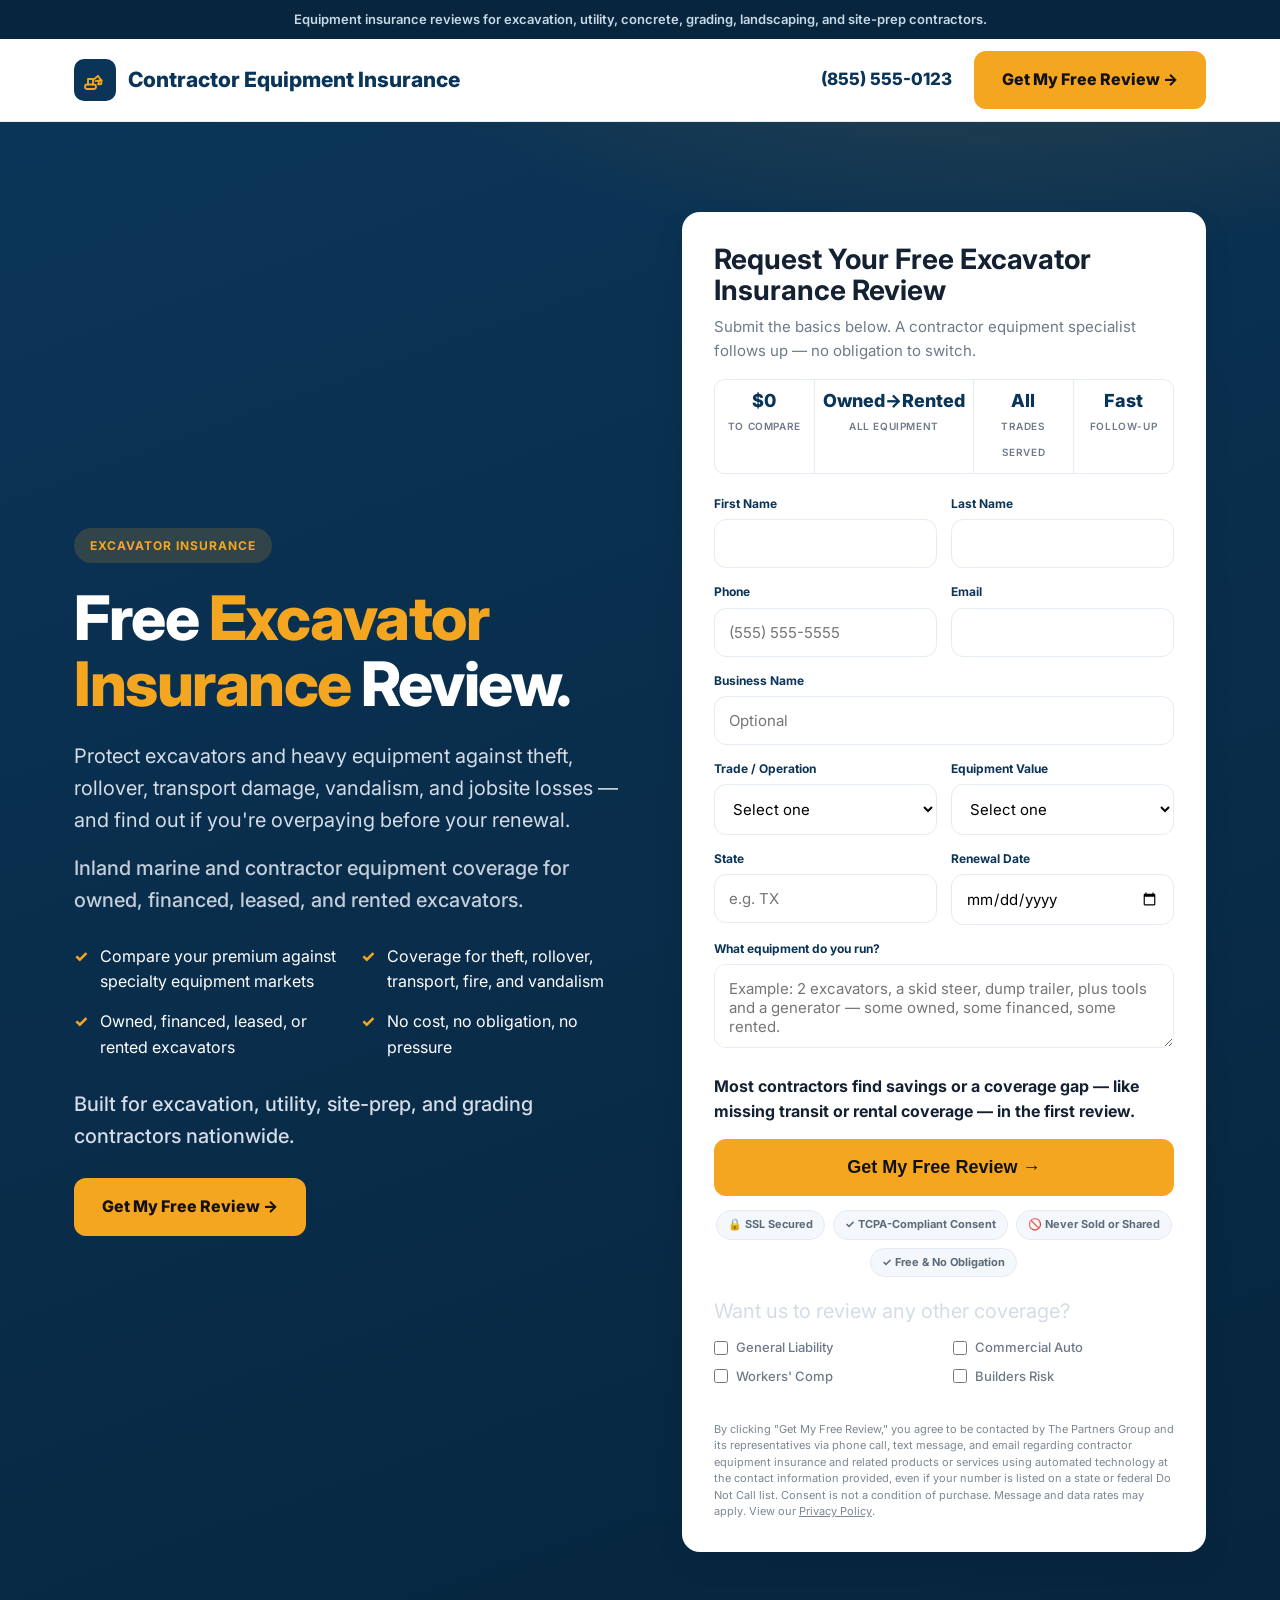
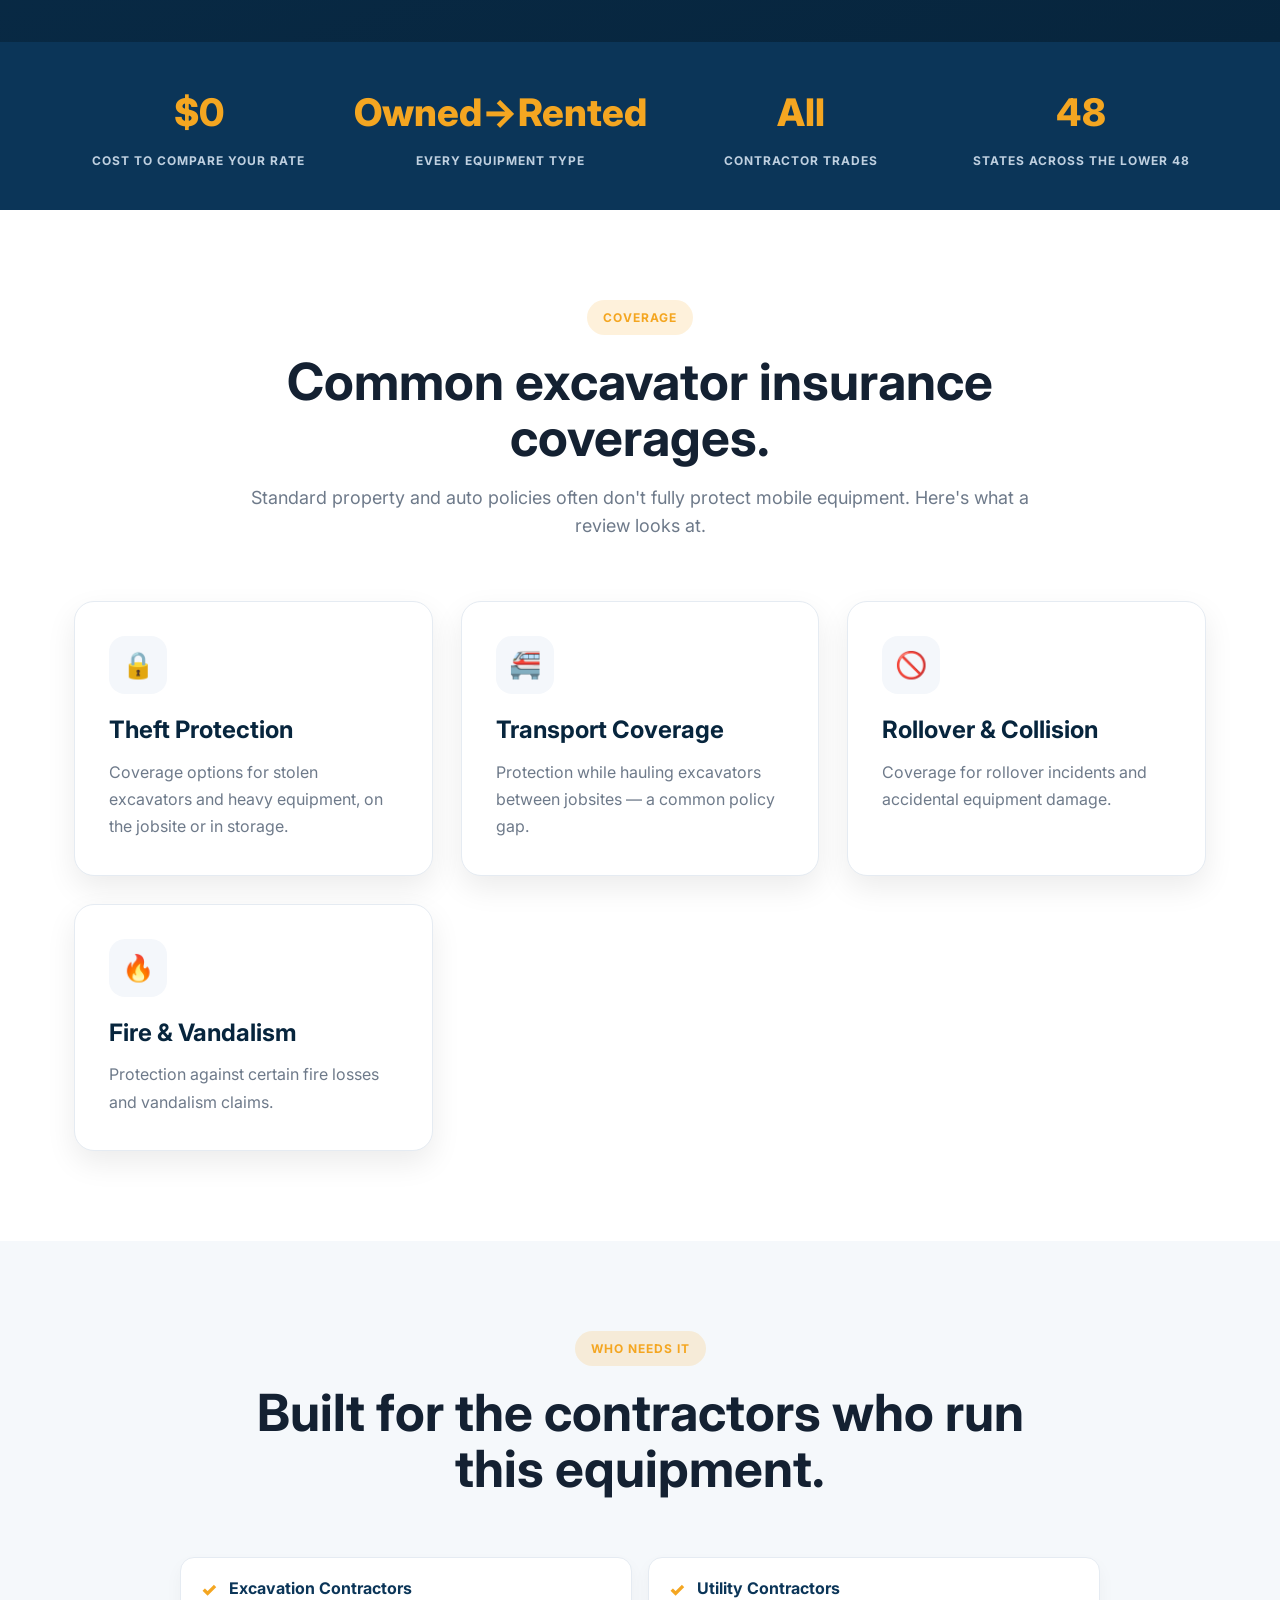
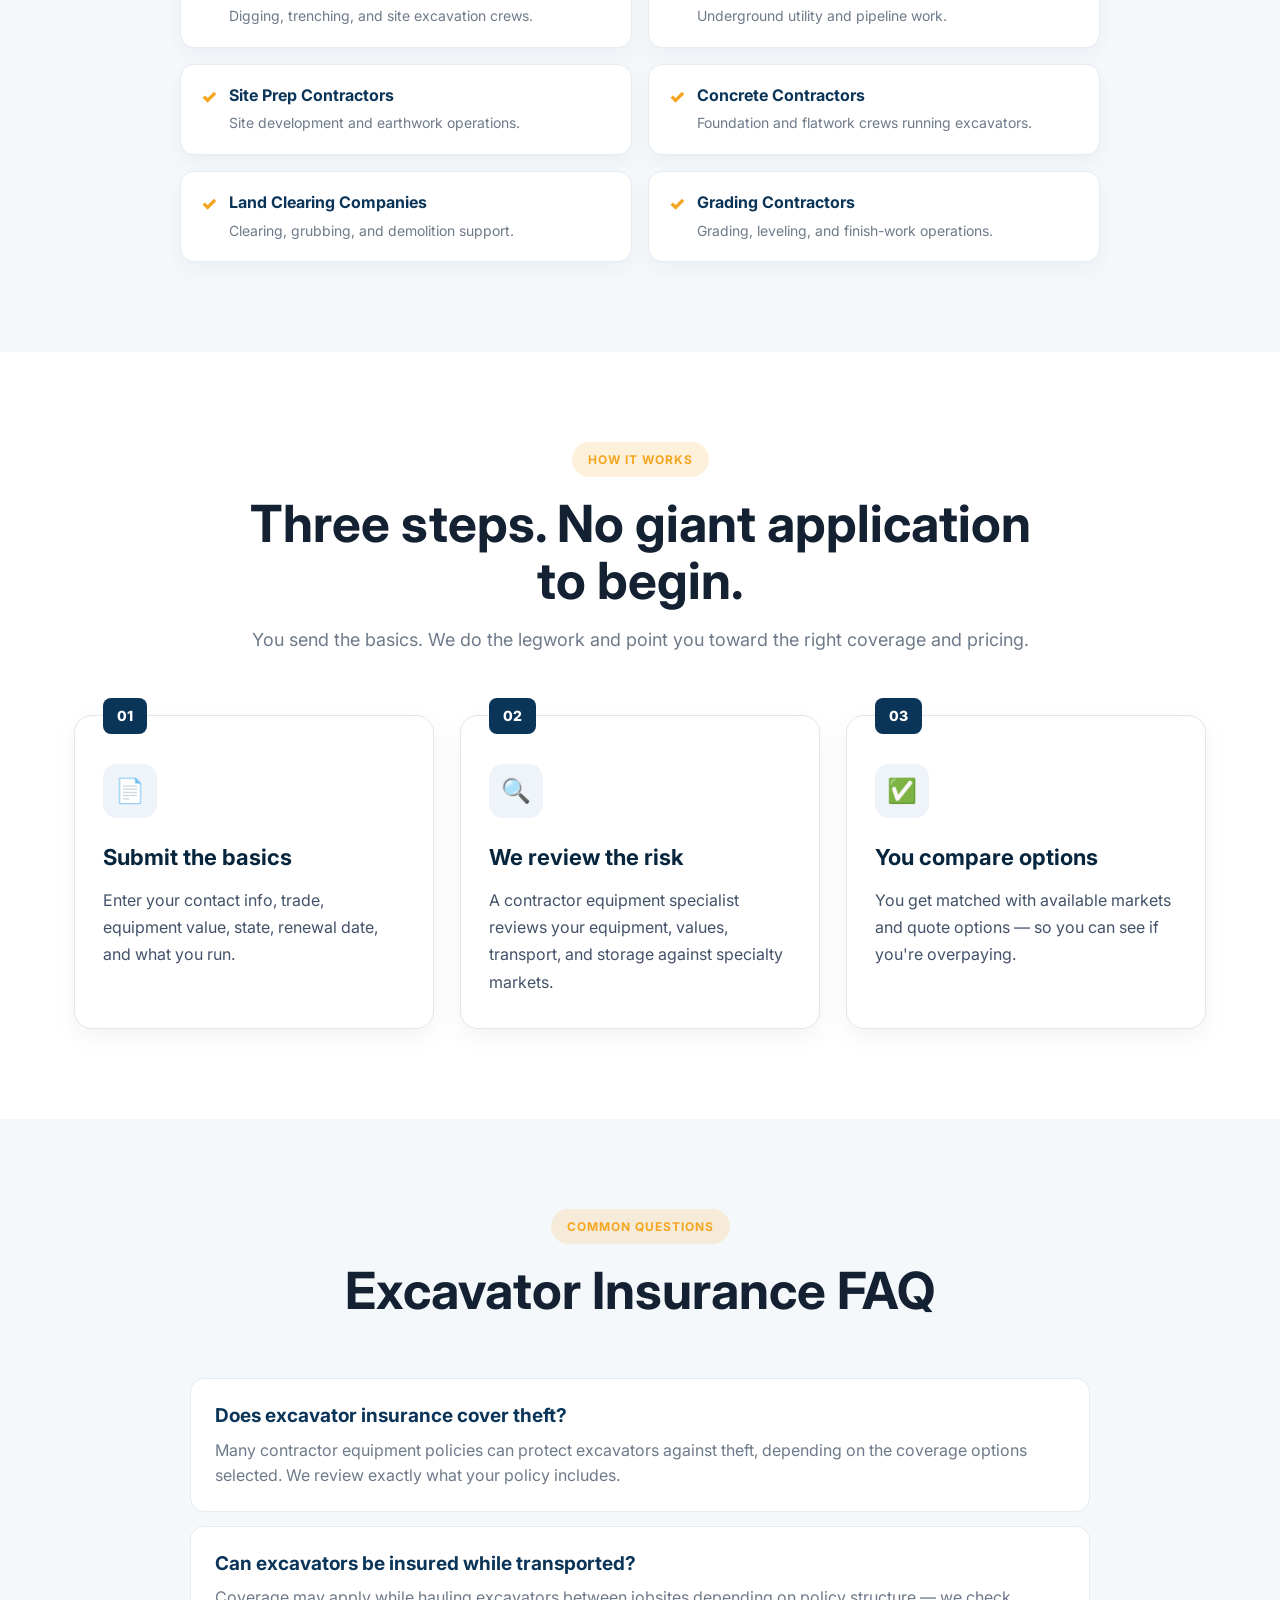
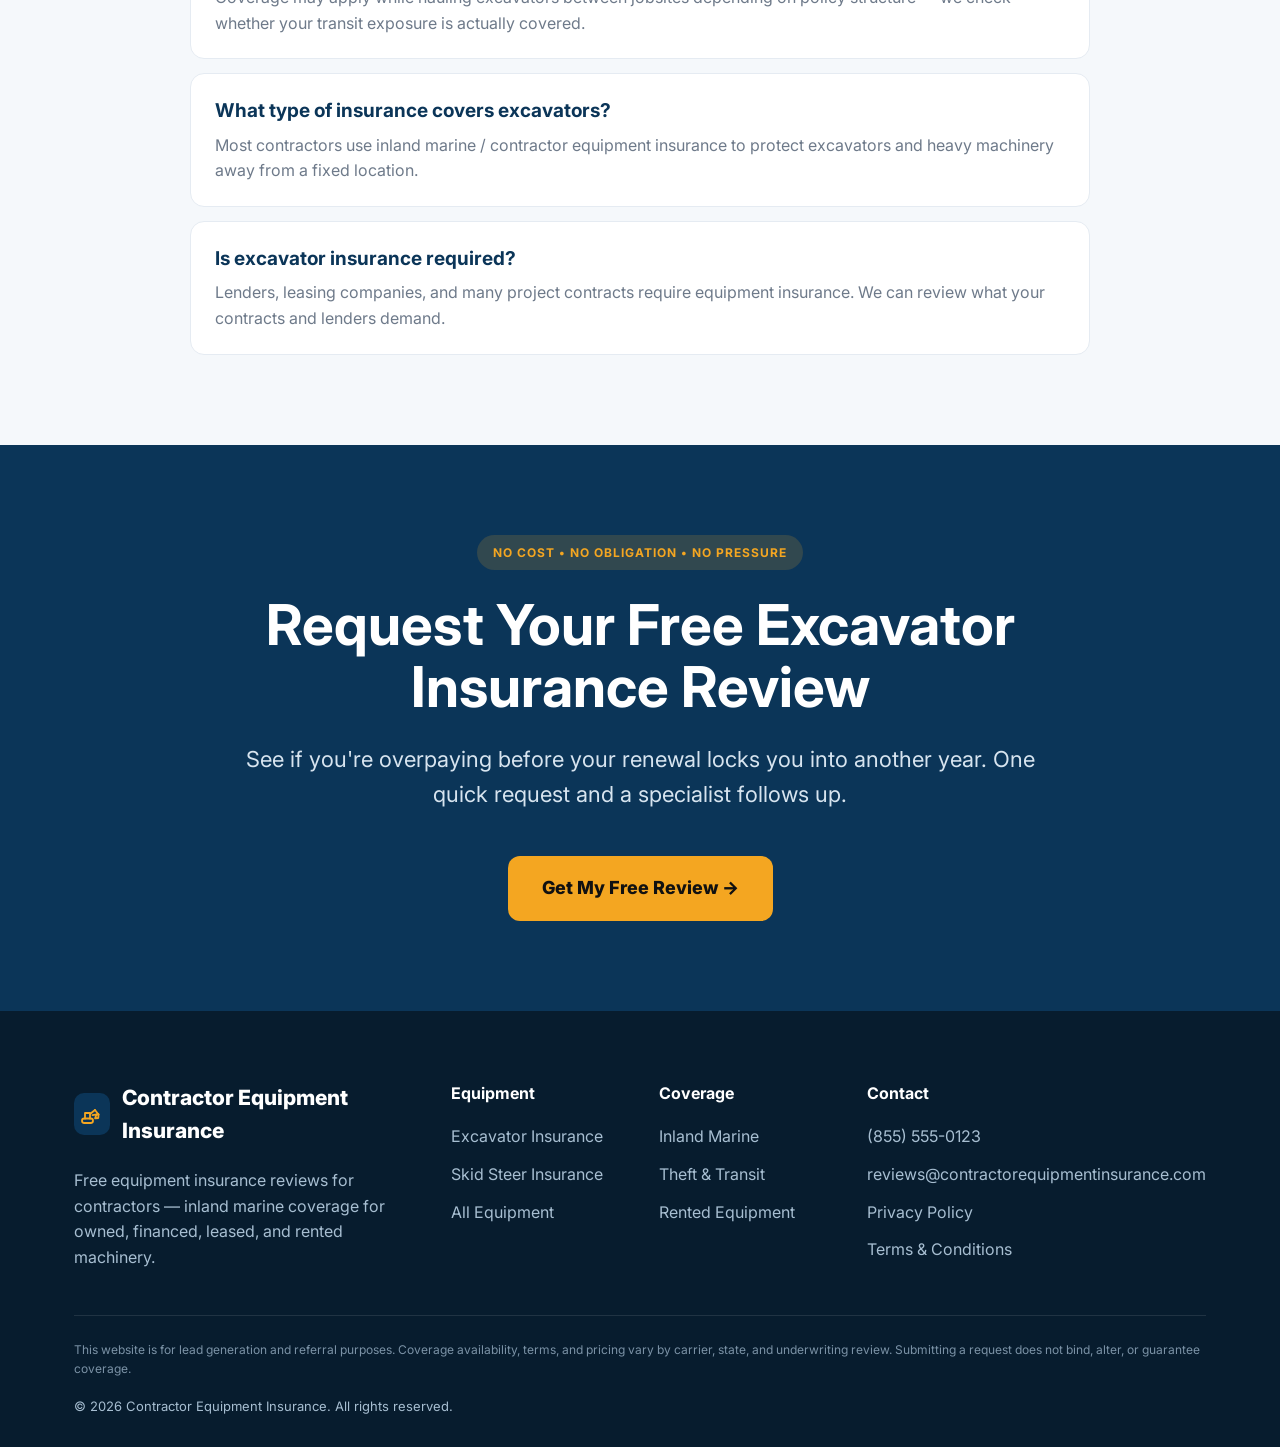
==== commit 99090aa6: "Add files via upload" ====
--- a/excavator-insurance.html
+++ b/excavator-insurance.html
@@ -5,6 +5,14 @@
 <meta name="viewport" content="width=device-width, initial-scale=1.0" />
 <title>Excavator Insurance | Contractor Equipment Insurance</title>
 <meta name="description" content="Free excavator insurance review. Coverage for excavators against theft, rollover, transport damage, vandalism, and jobsite losses. Inland marine coverage for owned, financed, leased, and rented excavators." />
+<meta property="og:type" content="website" />
+<meta property="og:site_name" content="Contractor Equipment Insurance" />
+<meta property="og:title" content="Excavator Insurance | Contractor Equipment Insurance" />
+<meta property="og:description" content="Free excavator insurance review. Coverage for excavators against theft, rollover, transport damage, vandalism, and jobsite losses. Inland marine coverage for owned, financed, leased, and rented excavators." />
+<meta property="og:url" content="https://contractorequipmentinsurance.com/excavator-insurance.html" />
+<meta property="og:image" content="https://contractorequipmentinsurance.com/og.png" />
+<meta name="twitter:card" content="summary_large_image" />
+<link rel="icon" type="image/svg+xml" href="/favicon.svg" />
 <link rel="preconnect" href="https://fonts.googleapis.com">
 <link rel="preconnect" href="https://fonts.gstatic.com" crossorigin>
 <link href="https://fonts.googleapis.com/css2?family=Inter:wght@400;500;600;700;800&display=swap" rel="stylesheet">
@@ -114,6 +122,8 @@
 .form-stat{flex:1 1 45%;}
 }
 @media(max-width:640px){.nav-phone{display:none;}}
+.trust-strip{display:flex;flex-wrap:wrap;gap:8px;justify-content:center;margin-top:14px;}
+.tbadge{display:inline-flex;align-items:center;gap:6px;font-size:11px;font-weight:700;color:#5B6B7C;background:#F4F7FB;border:1px solid #E5EBF2;border-radius:999px;padding:5px 11px;white-space:nowrap;}
 </style>
 </head>
 <body>
@@ -141,8 +151,9 @@
 <div class="form-stat"><strong>All</strong><span>Trades Served</span></div>
 <div class="form-stat"><strong>Fast</strong><span>Follow-Up</span></div>
 </div>
-<form action="https://formspree.io/f/YOUR_FORM_ID" method="POST">
+<form action="https://procure-lead-engine.dan-fda.workers.dev/submit" method="POST">
   <input type="hidden" name="lead_source" value="contractorequipmentinsurance.com/excavator-insurance" />
+  <input type="text" name="_gotcha" style="display:none !important" tabindex="-1" autocomplete="off" aria-hidden="true" />
   <input type="hidden" name="vertical" value="Contractor Equipment Insurance" />
   <input type="hidden" name="_redirect" value="https://contractorequipmentinsurance.com/thank-you.html" />
 
@@ -210,7 +221,7 @@
 Most contractors find savings or a coverage gap — like missing transit or rental coverage — in the first review.
 </p>
 <button class="btn btn-primary submit-btn" type="submit">Get My Free Review →</button>
-<p class="privacy-note">🔒 Your information is never sold or shared.</p>
+<div class="trust-strip"><span class="tbadge">🔒 SSL Secured</span><span class="tbadge">✓ TCPA-Compliant Consent</span><span class="tbadge">🚫 Never Sold or Shared</span><span class="tbadge">✓ Free &amp; No Obligation</span></div>
 <p class="secondary-label">Want us to review any other coverage?</p>
 <div class="secondary-services-grid">
 <label><input type="checkbox" name="also_review[]" value="General Liability"> General Liability</label>
@@ -265,7 +276,7 @@
 <p>Free equipment insurance reviews for contractors &#8212; inland marine coverage for owned, financed, leased, and rented machinery.</p></div>
 <div><h4>Equipment</h4><a href="/excavator-insurance.html">Excavator Insurance</a><a href="/skid-steer-insurance.html">Skid Steer Insurance</a><a href="/">All Equipment</a></div>
 <div><h4>Coverage</h4><a href="/#coverage">Inland Marine</a><a href="/#coverage">Theft &amp; Transit</a><a href="/#coverage">Rented Equipment</a></div>
-<div><h4>Contact</h4><a href="tel:18555550123">(855) 555-0123</a><a href="mailto:quotes@contractorequipmentinsurance.com">quotes@contractorequipmentinsurance.com</a><a href="/privacy-policy.html">Privacy Policy</a><a href="/terms.html">Terms &amp; Conditions</a></div>
+<div><h4>Contact</h4><a href="tel:18555550123">(855) 555-0123</a><a href="mailto:reviews@contractorequipmentinsurance.com">reviews@contractorequipmentinsurance.com</a><a href="/privacy-policy.html">Privacy Policy</a><a href="/terms.html">Terms &amp; Conditions</a></div>
 </div>
 <div class="footer-disclaimer">This website is for lead generation and referral purposes. Coverage availability, terms, and pricing vary by carrier, state, and underwriting review. Submitting a request does not bind, alter, or guarantee coverage.</div>
 <div class="footer-bottom">&#169; 2026 Contractor Equipment Insurance. All rights reserved.</div>
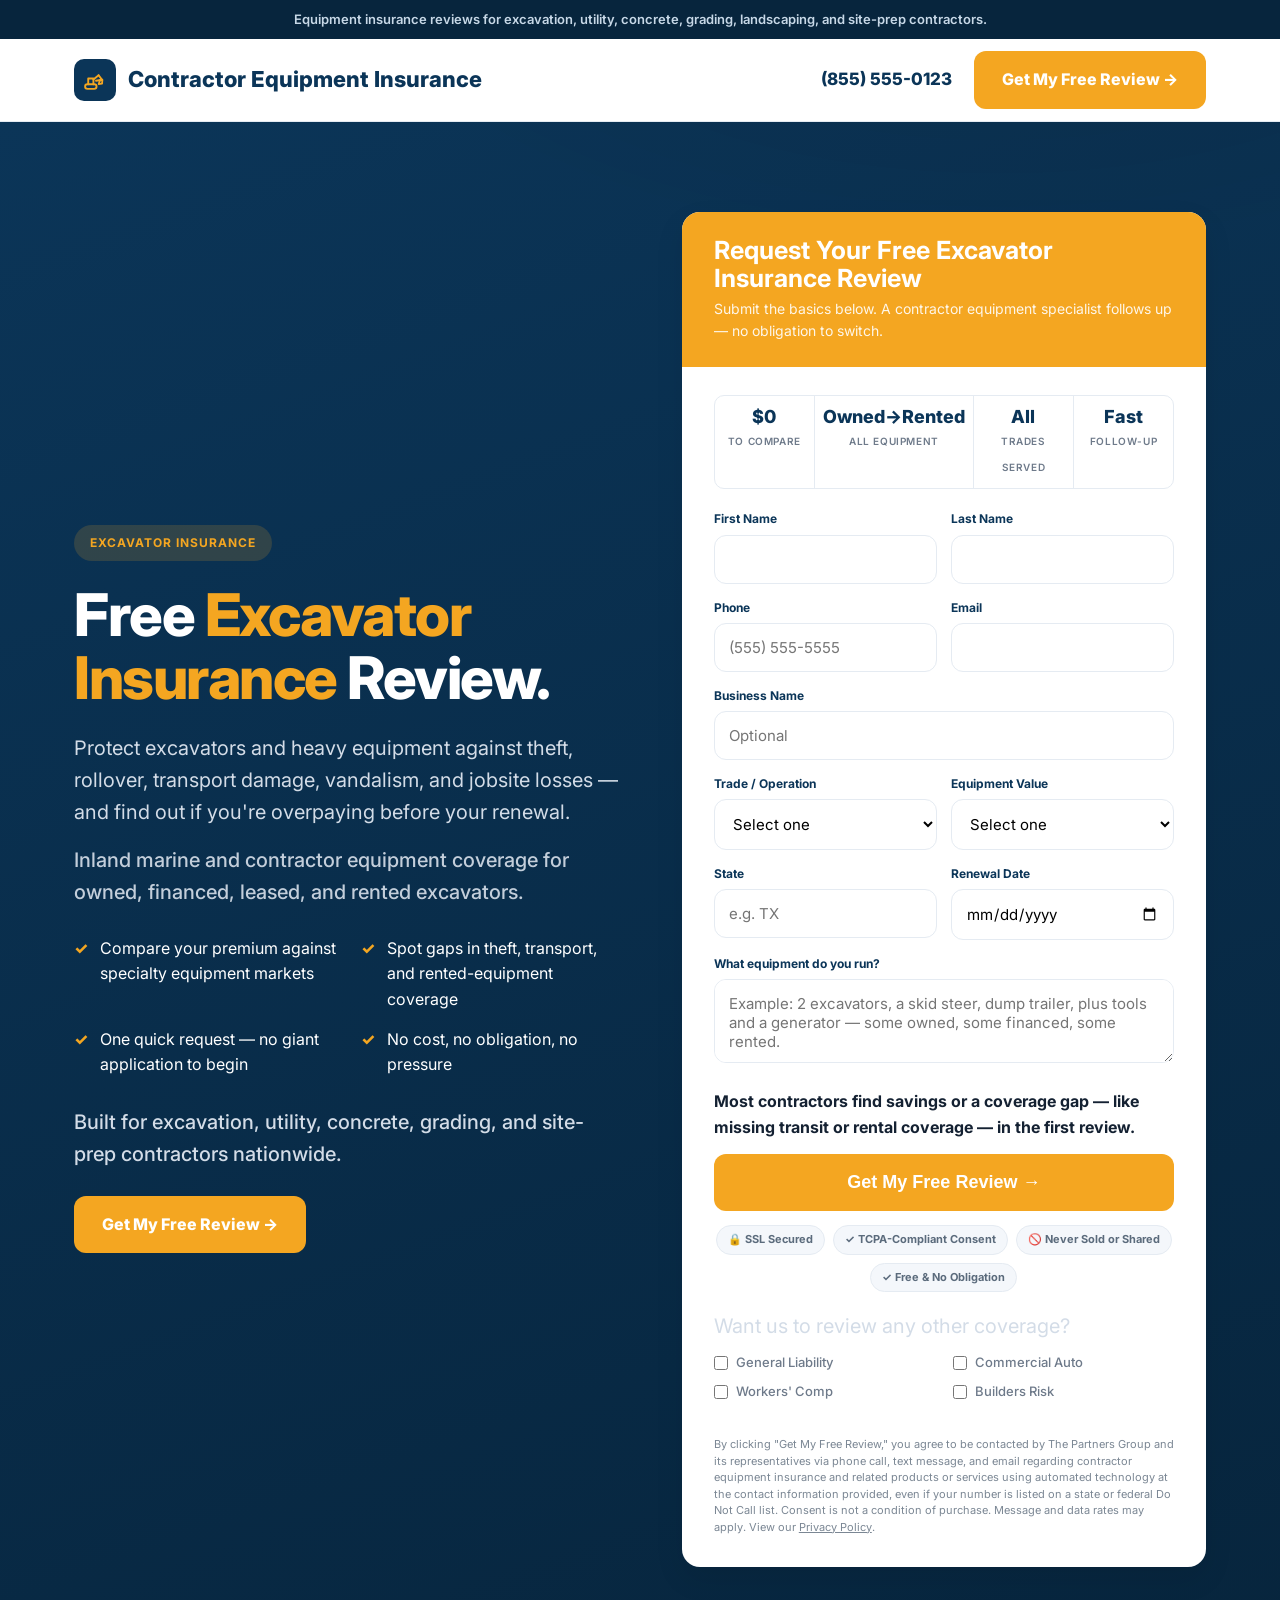
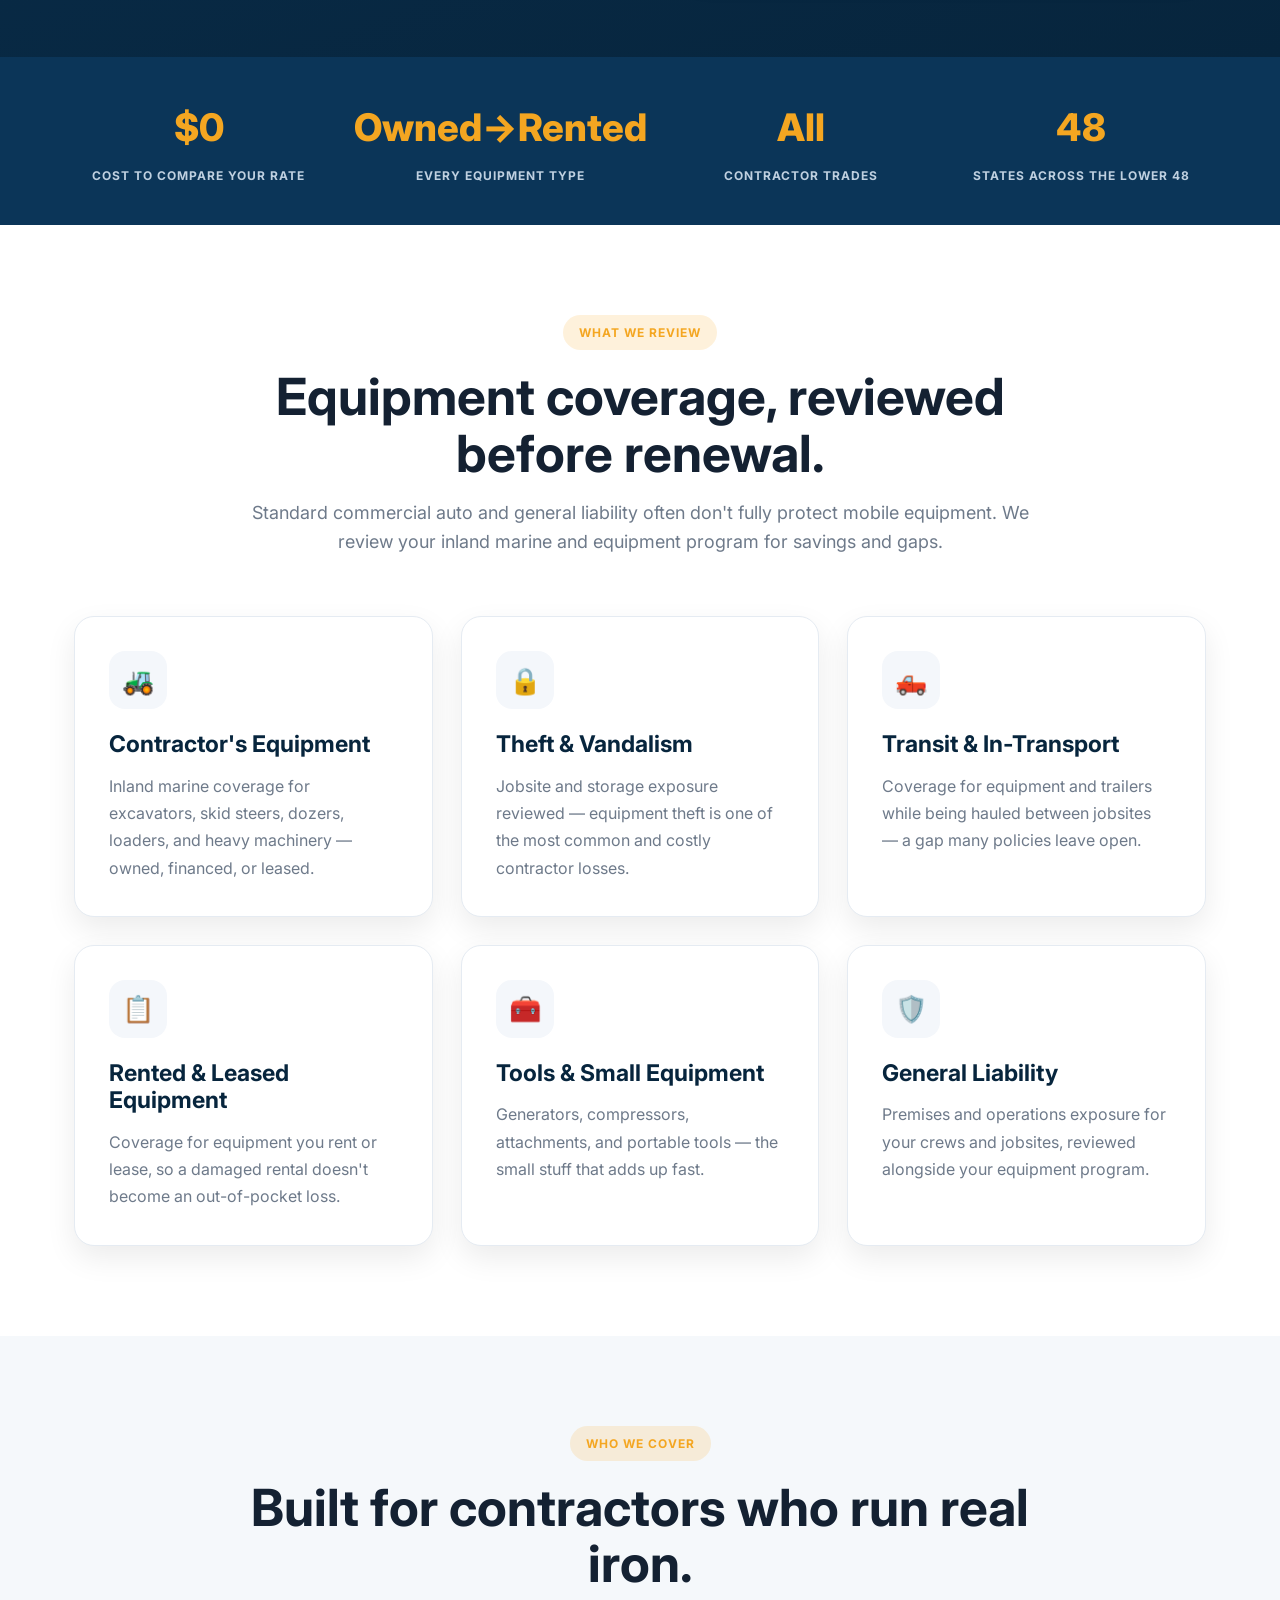
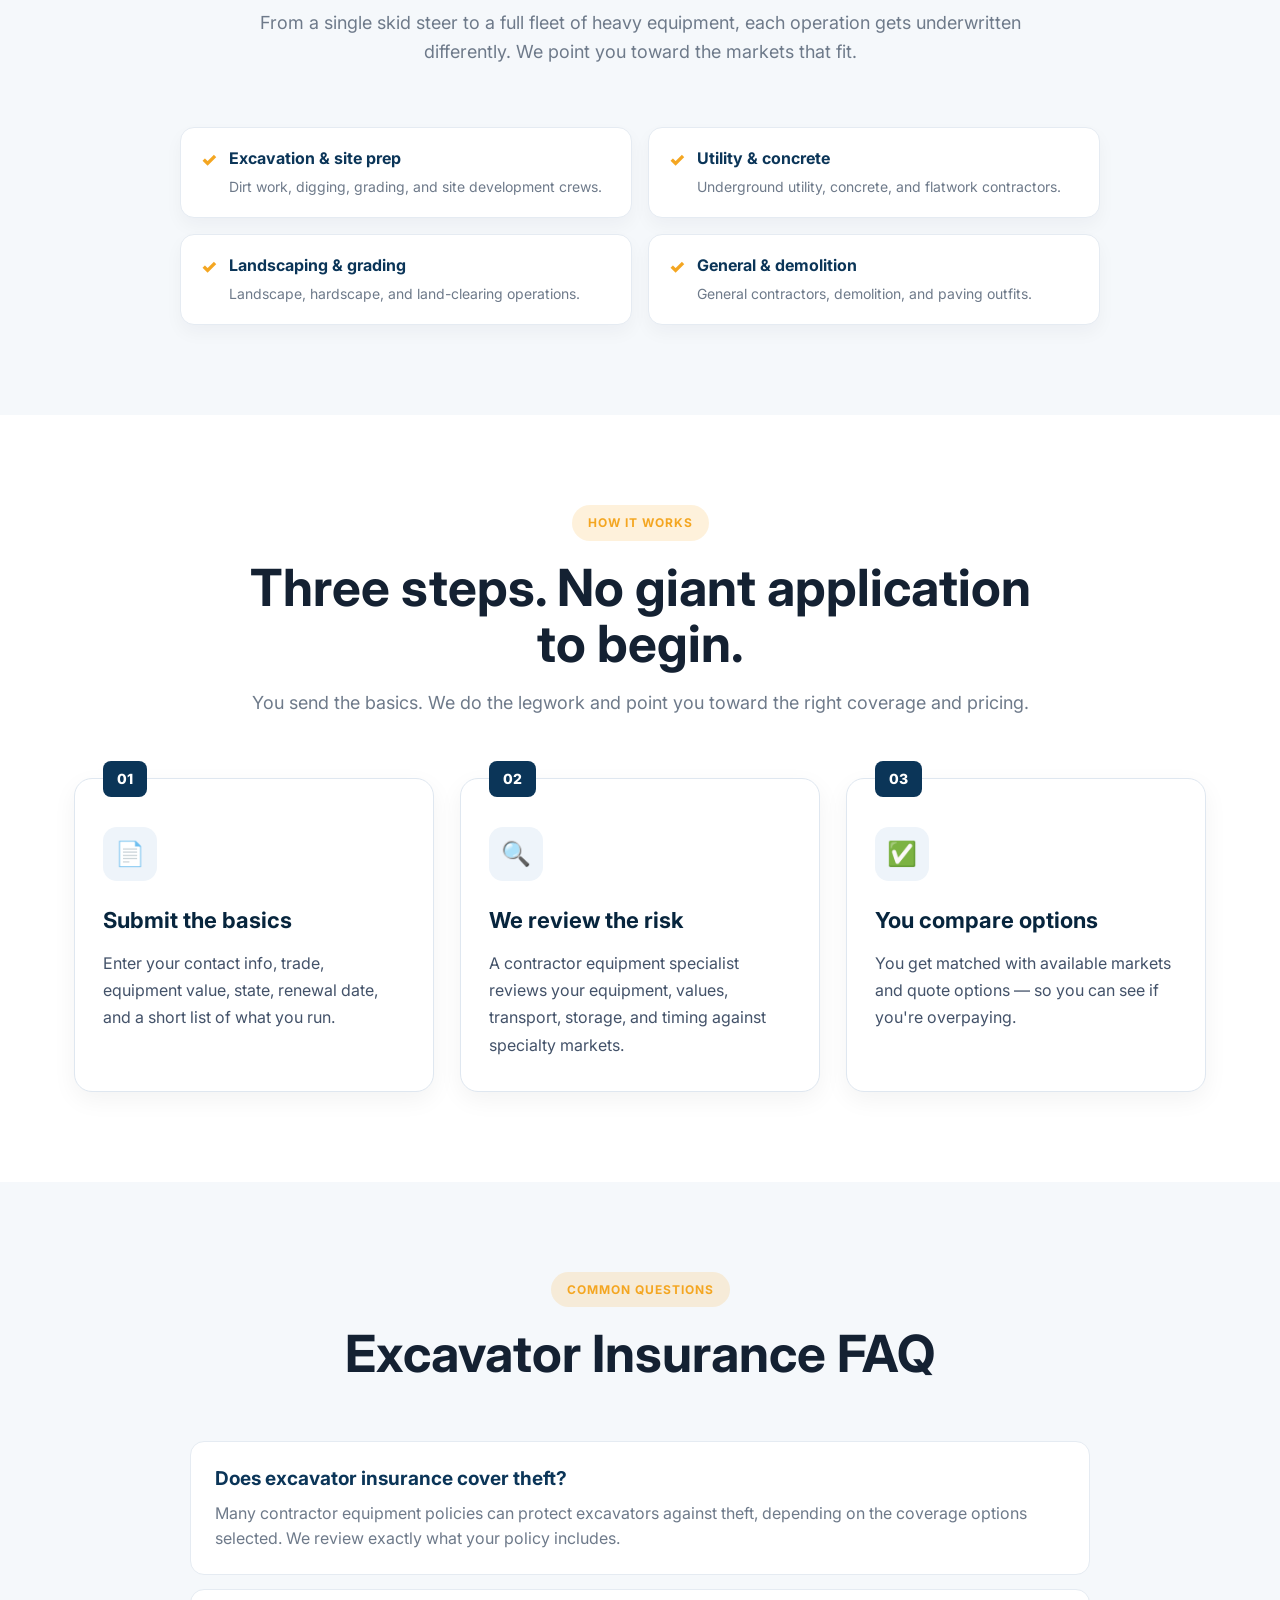
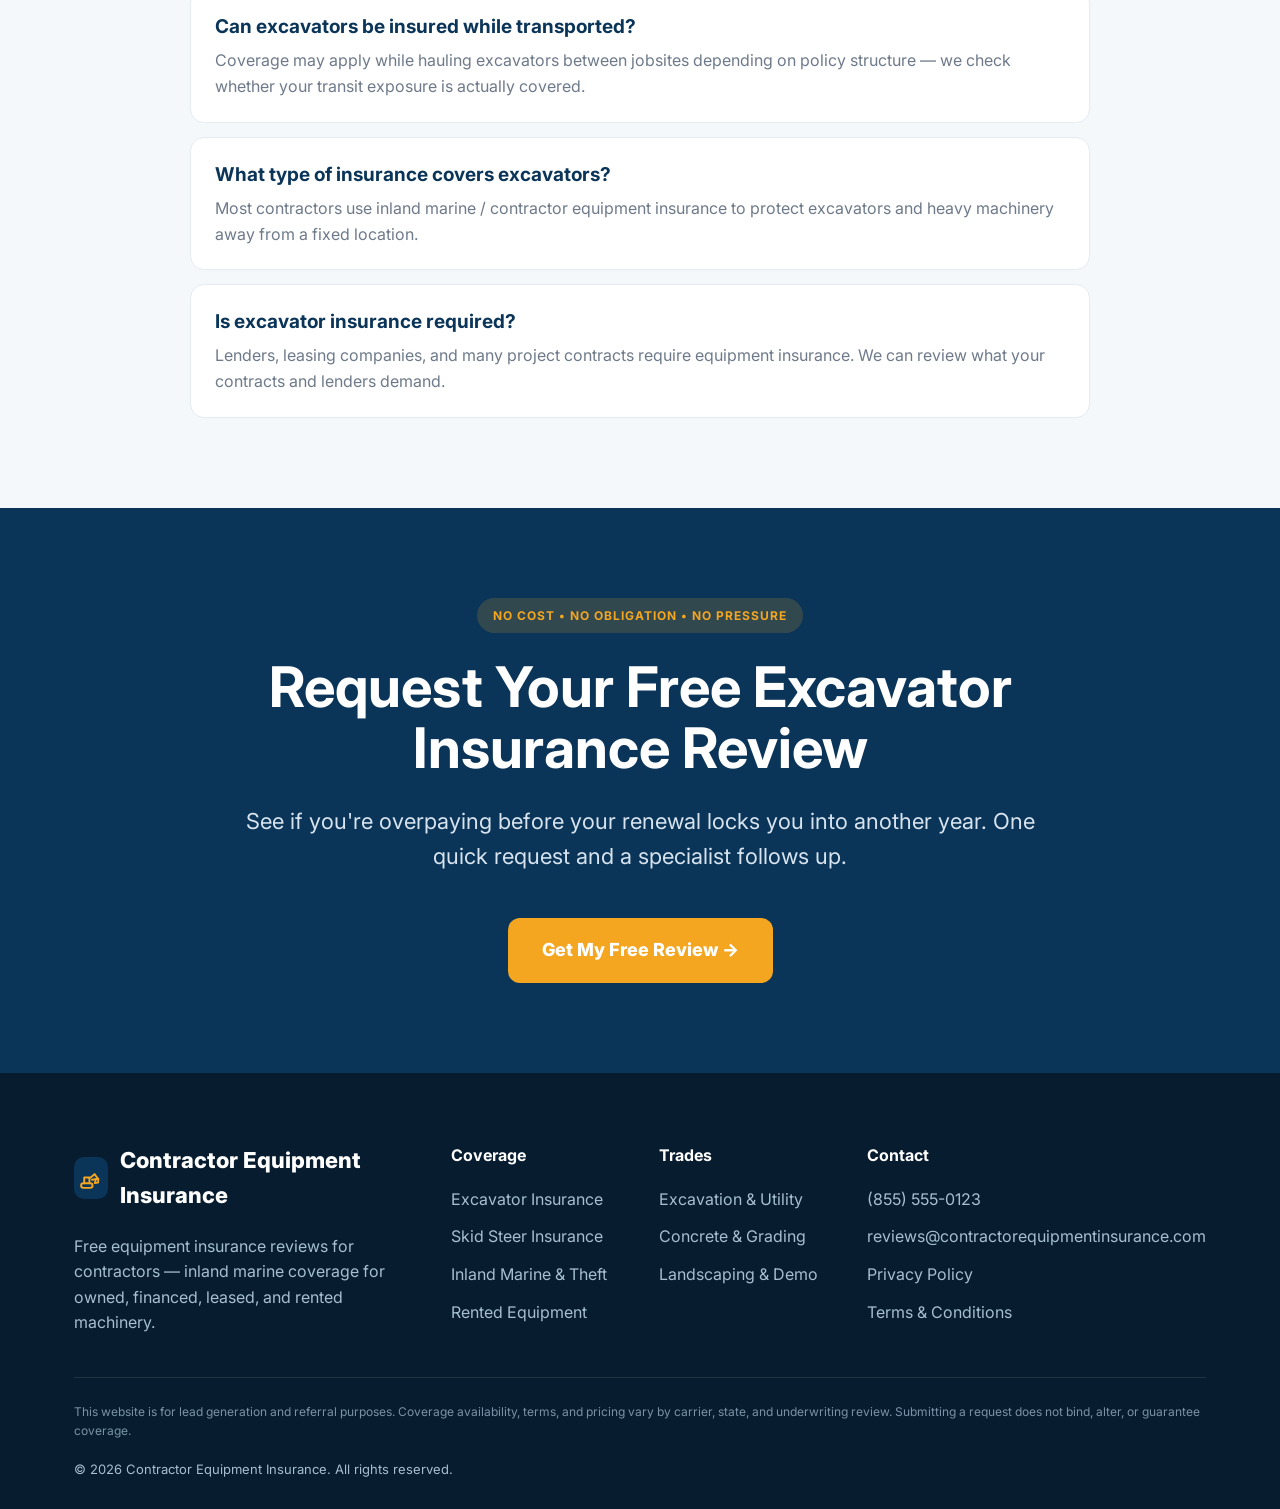
==== commit 57b0fe2a: "Deploy contractorequipmentinsurance.com — 2026-06-09 11:31" ====
--- a/excavator-insurance.html
+++ b/excavator-insurance.html
@@ -16,9 +16,47 @@
 <link rel="preconnect" href="https://fonts.googleapis.com">
 <link rel="preconnect" href="https://fonts.gstatic.com" crossorigin>
 <link href="https://fonts.googleapis.com/css2?family=Inter:wght@400;500;600;700;800&display=swap" rel="stylesheet">
+
+<!-- Google tag (gtag.js) — GA4 + Google Ads (standard across all pages) -->
+<script async src="https://www.googletagmanager.com/gtag/js?id=G-BPXMEYPFT1"></script>
+<script>
+  window.dataLayer = window.dataLayer || [];
+  function gtag(){dataLayer.push(arguments);}
+  gtag('js', new Date());
+  gtag('config', 'G-BPXMEYPFT1');
+  gtag('config', 'AW-17934471659');
+</script>
+<!-- Procure click-source capture: stores gclid/UTM on landing, attaches to the form -->
+<script>
+(function(){
+  try{
+    var qs = new URLSearchParams(window.location.search);
+    var keys = ['gclid','gbraid','wbraid','utm_source','utm_medium','utm_campaign','utm_term','utm_content'];
+    var store = {};
+    try{ var c=(document.cookie.match(/(?:^|; )pm_attr=([^;]*)/)||[])[1]; if(c) store=JSON.parse(decodeURIComponent(c))||{}; }catch(e){ store={}; }
+    var got=false;
+    keys.forEach(function(k){ var v=qs.get(k); if(v){ store[k]=v; got=true; } });
+    if(got || !store.landing){
+      if(!store.landing) store.landing=window.location.pathname;
+      if(!store.referrer) store.referrer=document.referrer||'';
+      document.cookie='pm_attr='+encodeURIComponent(JSON.stringify(store))+'; path=/; max-age=7776000; SameSite=Lax';
+    }
+    function fill(){
+      var f=document.querySelector('form'); if(!f) return;
+      Object.keys(store).forEach(function(k){
+        if(store[k] && !f.querySelector('[name="'+k+'"]')){
+          var i=document.createElement('input'); i.type='hidden'; i.name=k; i.value=store[k]; f.appendChild(i);
+        }
+      });
+    }
+    if(document.readyState!=='loading') fill(); else document.addEventListener('DOMContentLoaded', fill);
+  }catch(e){}
+})();
+</script>
 <style>
 :root{
   --navy:#0B3558;--navy-dark:#07253D;--gold:#F4A621;--gold-dark:#D88D13;
+  --accent:#F4A621;--accent-dark:#D88D13;
   --light:#F7F9FC;--text:#142132;--muted:#6E7A8A;--line:#E5EBF2;
   --radius:18px;--shadow:0 12px 30px rgba(0,0,0,.08);--container:1180px;
 }
@@ -31,18 +69,18 @@
 .top-bar{background:var(--navy-dark);color:#C7D8E7;text-align:center;font-size:13px;font-weight:600;padding:9px 16px;}
 .nav{position:sticky;top:0;z-index:999;background:rgba(255,255,255,.96);backdrop-filter:blur(10px);border-bottom:1px solid var(--line);}
 .nav-inner{height:82px;display:flex;align-items:center;justify-content:space-between;}
-.logo{display:flex;align-items:center;gap:12px;font-weight:800;color:var(--navy);font-size:21px;}
+.logo{display:flex;align-items:center;gap:12px;font-weight:800;color:var(--navy);font-size:22px;}
 .logo-box{width:42px;height:42px;border-radius:10px;background:var(--navy);display:flex;align-items:center;justify-content:center;color:var(--gold);}
-.logo-box svg{width:24px;height:24px;}
+.logo-box svg{width:25px;height:25px;}
 .nav-right{display:flex;align-items:center;gap:22px;}
 .nav-phone{font-weight:800;color:var(--navy);font-size:17px;white-space:nowrap;}
 .btn{display:inline-flex;align-items:center;justify-content:center;gap:10px;padding:16px 28px;border-radius:12px;font-weight:800;transition:.2s ease;cursor:pointer;border:none;}
-.btn-primary{background:var(--gold);color:#111;}
-.btn-primary:hover{background:var(--gold-dark);transform:translateY(-2px);}
-.hero{background:radial-gradient(1100px 480px at 78% -10%, rgba(244,166,33,.16), transparent 60%), linear-gradient(160deg,var(--navy) 0%, var(--navy-dark) 100%);color:#fff;padding:90px 0;}
+.btn-primary{background:var(--accent);color:#fff;}
+.btn-primary:hover{background:var(--accent-dark);transform:translateY(-2px);}
+.hero{background:radial-gradient(1100px 480px at 78% -10%, rgba(0,0,0,.10), transparent 60%), linear-gradient(160deg,var(--navy) 0%, var(--navy-dark) 100%);color:#fff;padding:90px 0;}
 .hero-grid{display:grid;grid-template-columns:1fr .95fr;gap:56px;align-items:center;}
 .eyebrow{display:inline-block;background:rgba(244,166,33,.16);color:var(--gold);padding:8px 16px;border-radius:999px;font-size:12px;font-weight:700;letter-spacing:1px;text-transform:uppercase;}
-.hero-title{font-size:clamp(40px,4.8vw,62px);line-height:1.08;font-weight:800;letter-spacing:-1.5px;margin:22px 0;max-width:720px;}
+.hero-title{font-size:clamp(38px,4.6vw,60px);line-height:1.08;font-weight:800;letter-spacing:-1.5px;margin:22px 0;max-width:720px;}
 .highlight{color:var(--gold);}
 .hero p{font-size:20px;color:#D3DCE7;max-width:700px;}
 .mini-proof{margin-top:16px;font-size:13px;line-height:1.6;color:#C7D8E7;font-weight:500;opacity:.92;}
@@ -50,9 +88,11 @@
 .hero-points div{display:flex;align-items:flex-start;gap:12px;color:#fff;font-size:16px;}
 .hero-points span{color:var(--gold);font-weight:800;}
 .trust-line{margin:8px 0 26px;font-size:14px;color:#C7D8E7;font-weight:500;}
-.form-card{background:#fff;border-radius:var(--radius);padding:32px;box-shadow:var(--shadow);color:var(--text);}
-.form-card h3{font-size:28px;margin-bottom:10px;line-height:1.1;}
-.form-card > p{color:var(--muted);font-size:15px;margin-bottom:16px;}
+.form-card{background:#fff;border-radius:var(--radius);box-shadow:var(--shadow);color:var(--text);overflow:hidden;}
+.form-head{background:var(--accent);color:#fff;padding:24px 32px;}
+.form-head h3{font-size:25px;line-height:1.12;margin-bottom:6px;color:#fff;}
+.form-head p{color:rgba(255,255,255,.9);font-size:14px;}
+.form-body{padding:28px 32px 32px;}
 .form-stats{display:flex;border:1px solid var(--line);border-radius:10px;overflow:hidden;margin-bottom:20px;}
 .form-stat{flex:1;text-align:center;padding:10px 8px;border-right:1px solid var(--line);}
 .form-stat:last-child{border-right:none;}
@@ -86,7 +126,7 @@
 .review-card{background:#fff;border:1px solid var(--line);border-radius:20px;padding:34px;box-shadow:var(--shadow);transition:.2s ease;}
 .review-card:hover{transform:translateY(-4px);}
 .review-icon{width:58px;height:58px;border-radius:16px;background:#F4F7FB;display:flex;align-items:center;justify-content:center;font-size:26px;margin-bottom:22px;}
-.review-card h3{font-size:24px;line-height:1.2;margin-bottom:14px;color:var(--navy-dark);}
+.review-card h3{font-size:23px;line-height:1.2;margin-bottom:14px;color:var(--navy-dark);}
 .review-card p{color:var(--muted);line-height:1.7;font-size:16px;}
 .seg-grid{display:grid;grid-template-columns:1fr 1fr;gap:16px;max-width:920px;margin:0 auto;}
 .seg-item{background:#fff;border:1px solid var(--line);border-radius:14px;padding:18px 20px;display:flex;gap:12px;align-items:flex-start;box-shadow:0 8px 18px rgba(16,32,51,.04);}
@@ -105,7 +145,7 @@
 .faq-item p{color:var(--muted);}
 .final-cta{background:var(--navy);padding:90px 20px;text-align:center;}
 .cta-box{max-width:820px;margin:0 auto;}
-.final-cta h2{color:#fff;font-size:clamp(34px,4.4vw,58px);line-height:1.1;margin:24px 0;}
+.final-cta h2{color:#fff;font-size:clamp(34px,4.4vw,56px);line-height:1.1;margin:24px 0;}
 .final-cta p{color:#d7e4ef;font-size:22px;line-height:1.6;margin-bottom:34px;}
 .final-cta .btn{padding:18px 34px;font-size:18px;margin-top:10px;}
 footer{background:#071C2E;color:#A7BED1;padding:70px 0 30px;}
@@ -114,6 +154,20 @@
 footer a{color:#A7BED1;display:block;margin-bottom:12px;}
 .footer-disclaimer{border-top:1px solid rgba(255,255,255,.1);padding-top:24px;font-size:12px;line-height:1.6;color:#7B92A6;margin-bottom:18px;}
 .footer-bottom{font-size:13px;}
+.article{max-width:820px;margin:0 auto;padding:70px 0;}
+.article h1{font-size:clamp(30px,4vw,46px);color:var(--navy);line-height:1.12;margin-bottom:18px;}
+.article .lede{font-size:19px;color:var(--muted);margin-bottom:30px;}
+.article h2{color:var(--navy);font-size:26px;margin:34px 0 12px;}
+.article p{color:#39485B;font-size:17px;margin-bottom:16px;}
+.article .back{display:inline-block;margin-top:30px;font-weight:700;color:var(--accent);}
+.legal{max-width:820px;margin:0 auto;padding:70px 0;}
+.legal h1{font-size:38px;color:var(--navy);margin-bottom:10px;}
+.legal h2{color:var(--navy);font-size:22px;margin:28px 0 10px;}
+.legal p{color:#39485B;margin-bottom:14px;}
+.thanks{max-width:680px;margin:0 auto;padding:110px 24px;text-align:center;}
+.thanks .badge{width:84px;height:84px;border-radius:50%;background:rgba(244,166,33,.15);color:var(--accent);display:flex;align-items:center;justify-content:center;font-size:40px;margin:0 auto 26px;}
+.thanks h1{font-size:40px;color:var(--navy);margin-bottom:16px;}
+.thanks p{font-size:19px;color:var(--muted);margin-bottom:14px;}
 @media(max-width:980px){
 .hero-grid,.review-grid,.how-grid,.footer-grid,.stats-grid,.seg-grid{grid-template-columns:1fr;}
 .form-grid{grid-template-columns:1fr;}
@@ -128,57 +182,77 @@
 </head>
 <body>
 <div class="top-bar">Equipment insurance reviews for excavation, utility, concrete, grading, landscaping, and site-prep contractors.</div>
-<header class="nav"><div class="container nav-inner">
-<a href="/" class="logo"><div class="logo-box"><svg viewBox="0 0 24 24" fill="none" stroke="currentColor" stroke-width="1.8" stroke-linecap="round" stroke-linejoin="round"><rect x="2" y="16.5" width="11" height="4.5" rx="2.25"/><path d="M5 16.5V11h5v5.5"/><path d="M10 12l5-4"/><path d="M15 8l3.5 4.5"/><path d="M12.5 13.2l6-1"/><path d="M16.5 12.4l2 .3-.2 3.3-3.2.3z"/></svg></div>Contractor Equipment Insurance</a>
-<div class="nav-right"><a href="tel:18555550123" class="nav-phone">(855) 555-0123</a><a href="#form" class="btn btn-primary">Get My Free Review &#8594;</a></div>
-</div></header>
-<section class="hero"><div class="container hero-grid">
+
+<header class="nav">
+<div class="container nav-inner">
+<a href="/" class="logo">
+<div class="logo-box"><svg viewBox="0 0 24 24" fill="none" stroke="currentColor" stroke-width="1.8" stroke-linecap="round" stroke-linejoin="round"><rect x="2" y="16.5" width="11" height="4.5" rx="2.25"/><path d="M5 16.5V11h5v5.5"/><path d="M10 12l5-4"/><path d="M15 8l3.5 4.5"/><path d="M12.5 13.2l6-1"/><path d="M16.5 12.4l2 .3-.2 3.3-3.2.3z"/></svg></div>
+Contractor Equipment Insurance
+</a>
+<div class="nav-right">
+<a href="tel:18555550123" class="nav-phone">(855) 555-0123</a>
+<a href="#form" class="btn btn-primary">Get My Free Review →</a>
+</div>
+</div>
+</header>
+
+<section class="hero">
+<div class="container hero-grid">
 <div>
 <div class="eyebrow">Excavator Insurance</div>
 <h1 class="hero-title">Free <span class="highlight">Excavator Insurance</span> Review.</h1>
-<p>Protect excavators and heavy equipment against theft, rollover, transport damage, vandalism, and jobsite losses &#8212; and find out if you're overpaying before your renewal.</p>
+<p>Protect excavators and heavy equipment against theft, rollover, transport damage, vandalism, and jobsite losses — and find out if you're overpaying before your renewal.</p>
 <p class="mini-proof">Inland marine and contractor equipment coverage for owned, financed, leased, and rented excavators.</p>
-<div class="hero-points"><div><span>&#10003;</span> Compare your premium against specialty equipment markets</div><div><span>&#10003;</span> Coverage for theft, rollover, transport, fire, and vandalism</div><div><span>&#10003;</span> Owned, financed, leased, or rented excavators</div><div><span>&#10003;</span> No cost, no obligation, no pressure</div></div>
-<p class="trust-line">Built for excavation, utility, site-prep, and grading contractors nationwide.</p>
-<a href="#form" class="btn btn-primary">Get My Free Review &#8594;</a>
-</div>
+<div class="hero-points">
+<div><span>✓</span> Compare your premium against specialty equipment markets</div>
+<div><span>✓</span> Spot gaps in theft, transport, and rented-equipment coverage</div>
+<div><span>✓</span> One quick request — no giant application to begin</div>
+<div><span>✓</span> No cost, no obligation, no pressure</div>
+</div>
+<p class="trust-line">Built for excavation, utility, concrete, grading, and site-prep contractors nationwide.</p>
+<a href="#form" class="btn btn-primary">Get My Free Review →</a>
+</div>
+
 <div class="form-card" id="form">
+<div class="form-head">
 <h3>Request Your Free Excavator Insurance Review</h3>
-<p>Submit the basics below. A contractor equipment specialist follows up &#8212; no obligation to switch.</p>
+<p>Submit the basics below. A contractor equipment specialist follows up — no obligation to switch.</p>
+</div>
+<div class="form-body">
 <div class="form-stats">
-<div class="form-stat"><strong>$0</strong><span>To Compare</span></div>
-<div class="form-stat"><strong>Owned&#8594;Rented</strong><span>All Equipment</span></div>
-<div class="form-stat"><strong>All</strong><span>Trades Served</span></div>
-<div class="form-stat"><strong>Fast</strong><span>Follow-Up</span></div>
+  <div class="form-stat"><strong>$0</strong><span>To Compare</span></div>
+  <div class="form-stat"><strong>Owned→Rented</strong><span>All Equipment</span></div>
+  <div class="form-stat"><strong>All</strong><span>Trades Served</span></div>
+  <div class="form-stat"><strong>Fast</strong><span>Follow-Up</span></div>
 </div>
 <form action="https://procure-lead-engine.dan-fda.workers.dev/submit" method="POST">
   <input type="hidden" name="lead_source" value="contractorequipmentinsurance.com/excavator-insurance" />
   <input type="text" name="_gotcha" style="display:none !important" tabindex="-1" autocomplete="off" aria-hidden="true" />
+  <input type="hidden" name="site" value="contractorequipmentinsurance.com" />
   <input type="hidden" name="vertical" value="Contractor Equipment Insurance" />
   <input type="hidden" name="_redirect" value="https://contractorequipmentinsurance.com/thank-you.html" />
-
 <div class="form-grid">
-<div>
+<div class="">
 <label class="field-label" for="first_name">First Name</label>
 <input id="first_name" type="text" name="first_name" autocomplete="given-name" required>
 </div>
-<div>
+<div class="">
 <label class="field-label" for="last_name">Last Name</label>
 <input id="last_name" type="text" name="last_name" autocomplete="family-name" required>
 </div>
-<div>
+<div class="">
 <label class="field-label" for="phone">Phone</label>
 <input id="phone" type="tel" name="phone" placeholder="(555) 555-5555" autocomplete="tel" inputmode="tel" pattern="[\d\s\-\(\)\.]{10,20}" required>
 </div>
-<div>
+<div class="">
 <label class="field-label" for="email">Email</label>
 <input id="email" type="email" name="email" autocomplete="email" required>
 </div>
 <div class="full">
 <label class="field-label" for="company">Business Name</label>
-<input id="company" type="text" name="company" autocomplete="organization" placeholder="Optional">
-</div>
-<div>
+<input id="company" type="text" name="company" placeholder="Optional" autocomplete="organization">
+</div>
+<div class="">
 <label class="field-label" for="operation_type">Trade / Operation</label>
 <select id="operation_type" name="operation_type" required>
 <option value="">Select one</option>
@@ -193,7 +267,7 @@
 <option>Other</option>
 </select>
 </div>
-<div>
+<div class="">
 <label class="field-label" for="equipment_value">Equipment Value</label>
 <select id="equipment_value" name="equipment_value">
 <option value="">Select one</option>
@@ -204,22 +278,20 @@
 <option>$1M+</option>
 </select>
 </div>
-<div>
+<div class="">
 <label class="field-label" for="state">State</label>
 <input id="state" type="text" name="state" placeholder="e.g. TX" autocomplete="address-level1">
 </div>
-<div>
+<div class="">
 <label class="field-label" for="renewal_date">Renewal Date</label>
 <input id="renewal_date" type="date" name="renewal_date">
 </div>
 <div class="full">
-<label class="field-label" for="notes">What equipment do you run?</label>
-<textarea id="notes" name="equipment_details" placeholder="Example: 2 excavators, a skid steer, dump trailer, plus tools and a generator — some owned, some financed, some rented."></textarea>
+<label class="field-label" for="equipment_details">What equipment do you run?</label>
+<textarea id="equipment_details" name="equipment_details" placeholder="Example: 2 excavators, a skid steer, dump trailer, plus tools and a generator — some owned, some financed, some rented."></textarea>
 </div>
 <div class="full">
-<p style="font-weight:700; color:#142132; margin:4px 0 14px; font-size:16px;">
-Most contractors find savings or a coverage gap — like missing transit or rental coverage — in the first review.
-</p>
+<p style="font-weight:700; color:#142132; margin:4px 0 14px; font-size:16px;">Most contractors find savings or a coverage gap — like missing transit or rental coverage — in the first review.</p>
 <button class="btn btn-primary submit-btn" type="submit">Get My Free Review →</button>
 <div class="trust-strip"><span class="tbadge">🔒 SSL Secured</span><span class="tbadge">✓ TCPA-Compliant Consent</span><span class="tbadge">🚫 Never Sold or Shared</span><span class="tbadge">✓ Free &amp; No Obligation</span></div>
 <p class="secondary-label">Want us to review any other coverage?</p>
@@ -231,57 +303,244 @@
 </div>
 </div>
 </div>
-<div class="tcpa">
-By clicking "Get My Free Review," you agree to be contacted by The Partners Group and its representatives via phone call, text message, and email regarding contractor equipment insurance and related products or services using automated technology at the contact information provided, even if your number is listed on a state or federal Do Not Call list. Consent is not a condition of purchase. Message and data rates may apply. View our <a href="/privacy-policy.html" target="_blank">Privacy Policy</a>.
-</div>
+<div class="tcpa">By clicking "Get My Free Review," you agree to be contacted by The Partners Group and its representatives via phone call, text message, and email regarding contractor equipment insurance and related products or services using automated technology at the contact information provided, even if your number is listed on a state or federal Do Not Call list. Consent is not a condition of purchase. Message and data rates may apply. View our <a href="/privacy-policy.html" target="_blank">Privacy Policy</a>.</div>
 </form>
 </div>
-</div></section>
-<section class="stats"><div class="container stats-grid">
+</div>
+</div>
+</section>
+
+<section class="stats">
+<div class="container stats-grid">
 <div class="stat"><h2><span>$0</span></h2><p>Cost To Compare Your Rate</p></div>
-<div class="stat"><h2><span>Owned&#8594;Rented</span></h2><p>Every Equipment Type</p></div>
+<div class="stat"><h2><span>Owned→Rented</span></h2><p>Every Equipment Type</p></div>
 <div class="stat"><h2><span>All</span></h2><p>Contractor Trades</p></div>
 <div class="stat"><h2><span>48</span></h2><p>States Across The Lower 48</p></div>
-</div></section>
-<section class="section" id="coverage"><div class="container">
-<div class="section-head"><div class="eyebrow">Coverage</div><h2>Common excavator insurance coverages.</h2>
-<p>Standard property and auto policies often don't fully protect mobile equipment. Here's what a review looks at.</p></div>
-<div class="review-grid"><div class="review-card"><div class="review-icon">&#128274;</div><h3>Theft Protection</h3><p>Coverage options for stolen excavators and heavy equipment, on the jobsite or in storage.</p></div><div class="review-card"><div class="review-icon">&#128669;</div><h3>Transport Coverage</h3><p>Protection while hauling excavators between jobsites &#8212; a common policy gap.</p></div><div class="review-card"><div class="review-icon">&#128683;</div><h3>Rollover &amp; Collision</h3><p>Coverage for rollover incidents and accidental equipment damage.</p></div><div class="review-card"><div class="review-icon">&#128293;</div><h3>Fire &amp; Vandalism</h3><p>Protection against certain fire losses and vandalism claims.</p></div></div>
-</div></section>
-<section class="section how-section"><div class="container">
-<div class="section-head"><div class="eyebrow">Who Needs It</div><h2>Built for the contractors who run this equipment.</h2></div>
-<div class="seg-grid"><div class="seg-item"><span class="check">&#10003;</span><div><strong>Excavation Contractors</strong><span>Digging, trenching, and site excavation crews.</span></div></div><div class="seg-item"><span class="check">&#10003;</span><div><strong>Utility Contractors</strong><span>Underground utility and pipeline work.</span></div></div><div class="seg-item"><span class="check">&#10003;</span><div><strong>Site Prep Contractors</strong><span>Site development and earthwork operations.</span></div></div><div class="seg-item"><span class="check">&#10003;</span><div><strong>Concrete Contractors</strong><span>Foundation and flatwork crews running excavators.</span></div></div><div class="seg-item"><span class="check">&#10003;</span><div><strong>Land Clearing Companies</strong><span>Clearing, grubbing, and demolition support.</span></div></div><div class="seg-item"><span class="check">&#10003;</span><div><strong>Grading Contractors</strong><span>Grading, leveling, and finish-work operations.</span></div></div></div>
-</div></section>
+</div>
+</section>
+
+<section class="section" id="services">
+<div class="container">
+<div class="section-head">
+<div class="eyebrow">What We Review</div>
+<h2>Equipment coverage, reviewed before renewal.</h2>
+<p>Standard commercial auto and general liability often don't fully protect mobile equipment. We review your inland marine and equipment program for savings and gaps.</p>
+</div>
+<div class="review-grid">
+<div class="review-card">
+<div class="review-icon">🚜</div>
+<h3>Contractor's Equipment</h3>
+<p>Inland marine coverage for excavators, skid steers, dozers, loaders, and heavy machinery — owned, financed, or leased.</p>
+</div>
+<div class="review-card">
+<div class="review-icon">🔒</div>
+<h3>Theft &amp; Vandalism</h3>
+<p>Jobsite and storage exposure reviewed — equipment theft is one of the most common and costly contractor losses.</p>
+</div>
+<div class="review-card">
+<div class="review-icon">🛻</div>
+<h3>Transit &amp; In-Transport</h3>
+<p>Coverage for equipment and trailers while being hauled between jobsites — a gap many policies leave open.</p>
+</div>
+<div class="review-card">
+<div class="review-icon">📋</div>
+<h3>Rented &amp; Leased Equipment</h3>
+<p>Coverage for equipment you rent or lease, so a damaged rental doesn't become an out-of-pocket loss.</p>
+</div>
+<div class="review-card">
+<div class="review-icon">🧰</div>
+<h3>Tools &amp; Small Equipment</h3>
+<p>Generators, compressors, attachments, and portable tools — the small stuff that adds up fast.</p>
+</div>
+<div class="review-card">
+<div class="review-icon">🛡️</div>
+<h3>General Liability</h3>
+<p>Premises and operations exposure for your crews and jobsites, reviewed alongside your equipment program.</p>
+</div>
+</div>
+</div>
+</section>
+
+<section class="section how-section">
+<div class="container">
+<div class="section-head">
+<div class="eyebrow">Who We Cover</div>
+<h2>Built for contractors who run real iron.</h2>
+<p>From a single skid steer to a full fleet of heavy equipment, each operation gets underwritten differently. We point you toward the markets that fit.</p>
+</div>
+<div class="seg-grid">
+<div class="seg-item"><span class="check">✓</span><div><strong>Excavation &amp; site prep</strong><span>Dirt work, digging, grading, and site development crews.</span></div></div>
+<div class="seg-item"><span class="check">✓</span><div><strong>Utility &amp; concrete</strong><span>Underground utility, concrete, and flatwork contractors.</span></div></div>
+<div class="seg-item"><span class="check">✓</span><div><strong>Landscaping &amp; grading</strong><span>Landscape, hardscape, and land-clearing operations.</span></div></div>
+<div class="seg-item"><span class="check">✓</span><div><strong>General &amp; demolition</strong><span>General contractors, demolition, and paving outfits.</span></div></div>
+</div>
+</div>
+</section>
+
 <section class="section">
-<div class="container"><div class="section-head"><div class="eyebrow">How It Works</div>
+<div class="container">
+<div class="section-head">
+<div class="eyebrow">How It Works</div>
 <h2>Three steps. No giant application to begin.</h2>
-<p>You send the basics. We do the legwork and point you toward the right coverage and pricing.</p></div>
+<p>You send the basics. We do the legwork and point you toward the right coverage and pricing.</p>
+</div>
 <div class="how-grid">
-<div class="how-card"><div class="step-badge">01</div><div class="how-icon">&#128196;</div><h3>Submit the basics</h3><p>Enter your contact info, trade, equipment value, state, renewal date, and what you run.</p></div>
-<div class="how-card"><div class="step-badge">02</div><div class="how-icon">&#128269;</div><h3>We review the risk</h3><p>A contractor equipment specialist reviews your equipment, values, transport, and storage against specialty markets.</p></div>
-<div class="how-card"><div class="step-badge">03</div><div class="how-icon">&#9989;</div><h3>You compare options</h3><p>You get matched with available markets and quote options &#8212; so you can see if you're overpaying.</p></div>
-</div></div></section>
-<section class="section how-section"><div class="container">
-<div class="section-head"><div class="eyebrow">Common Questions</div><h2>Excavator Insurance FAQ</h2></div>
-<div class="faq"><div class="faq-item"><h3>Does excavator insurance cover theft?</h3><p>Many contractor equipment policies can protect excavators against theft, depending on the coverage options selected. We review exactly what your policy includes.</p></div><div class="faq-item"><h3>Can excavators be insured while transported?</h3><p>Coverage may apply while hauling excavators between jobsites depending on policy structure &#8212; we check whether your transit exposure is actually covered.</p></div><div class="faq-item"><h3>What type of insurance covers excavators?</h3><p>Most contractors use inland marine / contractor equipment insurance to protect excavators and heavy machinery away from a fixed location.</p></div><div class="faq-item"><h3>Is excavator insurance required?</h3><p>Lenders, leasing companies, and many project contracts require equipment insurance. We can review what your contracts and lenders demand.</p></div></div>
-</div></section>
-<section class="final-cta"><div class="container"><div class="cta-box">
-<div class="eyebrow">No Cost &#8226; No Obligation &#8226; No Pressure</div>
+<div class="how-card">
+<div class="step-badge">01</div>
+<div class="how-icon">📄</div>
+<h3>Submit the basics</h3>
+<p>Enter your contact info, trade, equipment value, state, renewal date, and a short list of what you run.</p>
+</div>
+<div class="how-card">
+<div class="step-badge">02</div>
+<div class="how-icon">🔍</div>
+<h3>We review the risk</h3>
+<p>A contractor equipment specialist reviews your equipment, values, transport, storage, and timing against specialty markets.</p>
+</div>
+<div class="how-card">
+<div class="step-badge">03</div>
+<div class="how-icon">✅</div>
+<h3>You compare options</h3>
+<p>You get matched with available markets and quote options — so you can see if you're overpaying.</p>
+</div>
+</div>
+</div>
+</section>
+
+<section class="section how-section">
+<div class="container">
+<div class="section-head">
+<div class="eyebrow">Common Questions</div>
+<h2>Excavator Insurance FAQ</h2>
+</div>
+<div class="faq">
+<div class="faq-item">
+<h3>Does excavator insurance cover theft?</h3>
+<p>Many contractor equipment policies can protect excavators against theft, depending on the coverage options selected. We review exactly what your policy includes.</p>
+</div>
+<div class="faq-item">
+<h3>Can excavators be insured while transported?</h3>
+<p>Coverage may apply while hauling excavators between jobsites depending on policy structure — we check whether your transit exposure is actually covered.</p>
+</div>
+<div class="faq-item">
+<h3>What type of insurance covers excavators?</h3>
+<p>Most contractors use inland marine / contractor equipment insurance to protect excavators and heavy machinery away from a fixed location.</p>
+</div>
+<div class="faq-item">
+<h3>Is excavator insurance required?</h3>
+<p>Lenders, leasing companies, and many project contracts require equipment insurance. We can review what your contracts and lenders demand.</p>
+</div>
+</div>
+</div>
+</section>
+
+<section class="final-cta">
+<div class="container">
+<div class="cta-box">
+<div class="eyebrow">No Cost • No Obligation • No Pressure</div>
 <h2>Request Your Free Excavator Insurance Review</h2>
 <p>See if you're overpaying before your renewal locks you into another year. One quick request and a specialist follows up.</p>
-<a href="#form" class="btn btn-primary">Get My Free Review &#8594;</a>
-</div></div></section>
-<footer id="contact"><div class="container"><div class="footer-grid">
-<div><div class="logo" style="color:#fff;margin-bottom:20px"><div class="logo-box"><svg viewBox="0 0 24 24" fill="none" stroke="currentColor" stroke-width="1.8" stroke-linecap="round" stroke-linejoin="round"><rect x="2" y="16.5" width="11" height="4.5" rx="2.25"/><path d="M5 16.5V11h5v5.5"/><path d="M10 12l5-4"/><path d="M15 8l3.5 4.5"/><path d="M12.5 13.2l6-1"/><path d="M16.5 12.4l2 .3-.2 3.3-3.2.3z"/></svg></div>Contractor Equipment Insurance</div>
-<p>Free equipment insurance reviews for contractors &#8212; inland marine coverage for owned, financed, leased, and rented machinery.</p></div>
-<div><h4>Equipment</h4><a href="/excavator-insurance.html">Excavator Insurance</a><a href="/skid-steer-insurance.html">Skid Steer Insurance</a><a href="/">All Equipment</a></div>
-<div><h4>Coverage</h4><a href="/#coverage">Inland Marine</a><a href="/#coverage">Theft &amp; Transit</a><a href="/#coverage">Rented Equipment</a></div>
-<div><h4>Contact</h4><a href="tel:18555550123">(855) 555-0123</a><a href="mailto:reviews@contractorequipmentinsurance.com">reviews@contractorequipmentinsurance.com</a><a href="/privacy-policy.html">Privacy Policy</a><a href="/terms.html">Terms &amp; Conditions</a></div>
+<a href="#form" class="btn btn-primary">Get My Free Review →</a>
+</div>
+</div>
+</section>
+
+<footer id="contact">
+<div class="container">
+<div class="footer-grid">
+<div>
+<div class="logo" style="color:#fff;margin-bottom:20px">
+<div class="logo-box"><svg viewBox="0 0 24 24" fill="none" stroke="currentColor" stroke-width="1.8" stroke-linecap="round" stroke-linejoin="round"><rect x="2" y="16.5" width="11" height="4.5" rx="2.25"/><path d="M5 16.5V11h5v5.5"/><path d="M10 12l5-4"/><path d="M15 8l3.5 4.5"/><path d="M12.5 13.2l6-1"/><path d="M16.5 12.4l2 .3-.2 3.3-3.2.3z"/></svg></div>
+Contractor Equipment Insurance
+</div>
+<p>Free equipment insurance reviews for contractors — inland marine coverage for owned, financed, leased, and rented machinery.</p>
+</div>
+<div>
+<h4>Coverage</h4>
+<a href="/excavator-insurance.html">Excavator Insurance</a>
+<a href="/skid-steer-insurance.html">Skid Steer Insurance</a>
+<a href="/#services">Inland Marine &amp; Theft</a>
+<a href="/#services">Rented Equipment</a>
+</div>
+<div>
+<h4>Trades</h4>
+<a href="/#services">Excavation &amp; Utility</a>
+<a href="/#services">Concrete &amp; Grading</a>
+<a href="/#services">Landscaping &amp; Demo</a>
+</div>
+<div>
+<h4>Contact</h4>
+<a href="tel:18555550123">(855) 555-0123</a>
+<a href="mailto:reviews@contractorequipmentinsurance.com">reviews@contractorequipmentinsurance.com</a>
+<a href="/privacy-policy.html">Privacy Policy</a>
+<a href="/terms.html">Terms &amp; Conditions</a>
+</div>
 </div>
 <div class="footer-disclaimer">This website is for lead generation and referral purposes. Coverage availability, terms, and pricing vary by carrier, state, and underwriting review. Submitting a request does not bind, alter, or guarantee coverage.</div>
-<div class="footer-bottom">&#169; 2026 Contractor Equipment Insurance. All rights reserved.</div>
-</div></footer>
+<div class="footer-bottom">© 2026 Contractor Equipment Insurance. All rights reserved.</div>
+</div>
+</footer>
+
 <script>
-document.addEventListener("DOMContentLoaded",function(){var p=document.querySelector('input[name="phone"]');if(p){p.addEventListener("input",function(e){var v=e.target.value.replace(/\D/g,"").slice(0,10);if(v.length>6){e.target.value="("+v.slice(0,3)+") "+v.slice(3,6)+"-"+v.slice(6);}else if(v.length>3){e.target.value="("+v.slice(0,3)+") "+v.slice(3);}else if(v.length>0){e.target.value="("+v;}});}});
+document.addEventListener("DOMContentLoaded", function () {
+  const phoneInput = document.querySelector('input[name="phone"]');
+  if (phoneInput) {
+    phoneInput.addEventListener("input", function (e) {
+      let value = e.target.value.replace(/\D/g, "");
+      if (value.charAt(0) === "1") value = value.slice(1); // strip US country code — no area code starts with 1
+      value = value.slice(0, 10);
+      if (value.length > 6) {
+        e.target.value = `(${value.slice(0, 3)}) ${value.slice(3, 6)}-${value.slice(6)}`;
+      } else if (value.length > 3) {
+        e.target.value = `(${value.slice(0, 3)}) ${value.slice(3)}`;
+      } else if (value.length > 0) {
+        e.target.value = `(${value}`;
+      }
+    });
+  }
+});
 </script>
-</body></html>+<!-- Procure form analytics — GA4 funnel events (no PII to GA) + partial capture to separate DB -->
+<script>
+(function(){
+  var form = document.querySelector('form'); if(!form) return;
+  var ENDPOINT = 'https://procure-lead-engine.dan-fda.workers.dev/partial';
+  var SITE = 'contractorequipmentinsurance.com';
+  var SKIP = {_gotcha:1,_redirect:1,site:1,lead_source:1,vertical:1,pm_sid:1,gclid:1,gbraid:1,wbraid:1,utm_source:1,utm_medium:1,utm_campaign:1,utm_term:1,utm_content:1};
+  var FIELDS = [];
+  Array.prototype.forEach.call(form.querySelectorAll('[name]'), function(el){
+    var n=el.name; if(!n||SKIP[n]||el.type==='hidden') return; if(FIELDS.indexOf(n)<0) FIELDS.push(n);
+  });
+  var sid;
+  try { sid = sessionStorage.getItem('pm_sid'); if(!sid){ sid = (window.crypto && crypto.randomUUID ? crypto.randomUUID() : (Date.now()+'-'+Math.random())); sessionStorage.setItem('pm_sid', sid); } }
+  catch(e){ sid = Date.now()+'-'+Math.random(); }
+  var attr = {};
+  try { var c=(document.cookie.match(/(?:^|; )pm_attr=([^;]*)/)||[])[1]; if(c) attr=JSON.parse(decodeURIComponent(c))||{}; } catch(e){}
+  if(!form.querySelector('[name="pm_sid"]')){ var h=document.createElement('input'); h.type='hidden'; h.name='pm_sid'; h.value=sid; form.appendChild(h); }
+  var started=false, reached={}, lastField='', t=null;
+  function v(n){ var el=form.querySelector('[name="'+n+'"]'); return el ? (el.value||'').trim() : ''; }
+  function fullname(){ return v('name') || [v('first_name'),v('last_name')].filter(Boolean).join(' '); }
+  function extra(){ var o={}, core={first_name:1,last_name:1,name:1,email:1,phone:1,association:1,community_size:1,role:1};
+    FIELDS.forEach(function(n){ if(!core[n]){ var val=v(n); if(val) o[n]=val; } }); return JSON.stringify(o); }
+  function snap(sub){ return {
+    session_id:sid, site:SITE, last_field:lastField, fields_reached:Object.keys(reached).length, submitted:sub?1:0,
+    name:fullname(), email:v('email'), phone:v('phone'),
+    association:v('association'), community_size:v('community_size'), role:v('role'), extra:extra(),
+    gclid:attr.gclid||'', utm_source:attr.utm_source||'', utm_medium:attr.utm_medium||'', utm_campaign:attr.utm_campaign||'',
+    utm_term:attr.utm_term||'', utm_content:attr.utm_content||'', landing:attr.landing||'', referrer:attr.referrer||'' }; }
+  function beacon(sub){ try{ var b=new Blob([JSON.stringify(snap(sub))],{type:'text/plain'});
+    if(navigator.sendBeacon) navigator.sendBeacon(ENDPOINT,b); else fetch(ENDPOINT,{method:'POST',body:JSON.stringify(snap(sub)),mode:'no-cors',keepalive:true}); }catch(e){} }
+  function ga(n,p){ try{ if(window.gtag) gtag('event',n,p||{}); }catch(e){} }
+  form.addEventListener('focusin', function(){ if(!started){ started=true; ga('form_start',{form:SITE}); beacon(false); } });
+  FIELDS.forEach(function(n,idx){ var el=form.querySelector('[name="'+n+'"]'); if(!el) return;
+    function mark(){ if(v(n) && !reached[n]){ reached[n]=true; lastField=n; ga('form_progress',{field_name:n, step:idx+1}); } }
+    el.addEventListener('blur', function(){ mark(); clearTimeout(t); t=setTimeout(function(){ beacon(false); },400); });
+    el.addEventListener('change', function(){ mark(); beacon(false); });
+  });
+  form.addEventListener('submit', function(){ beacon(true); });
+  window.addEventListener('pagehide', function(){ if(started) beacon(false); });
+  document.addEventListener('visibilitychange', function(){ if(document.visibilityState==='hidden' && started) beacon(false); });
+})();
+</script>
+</body>
+</html>
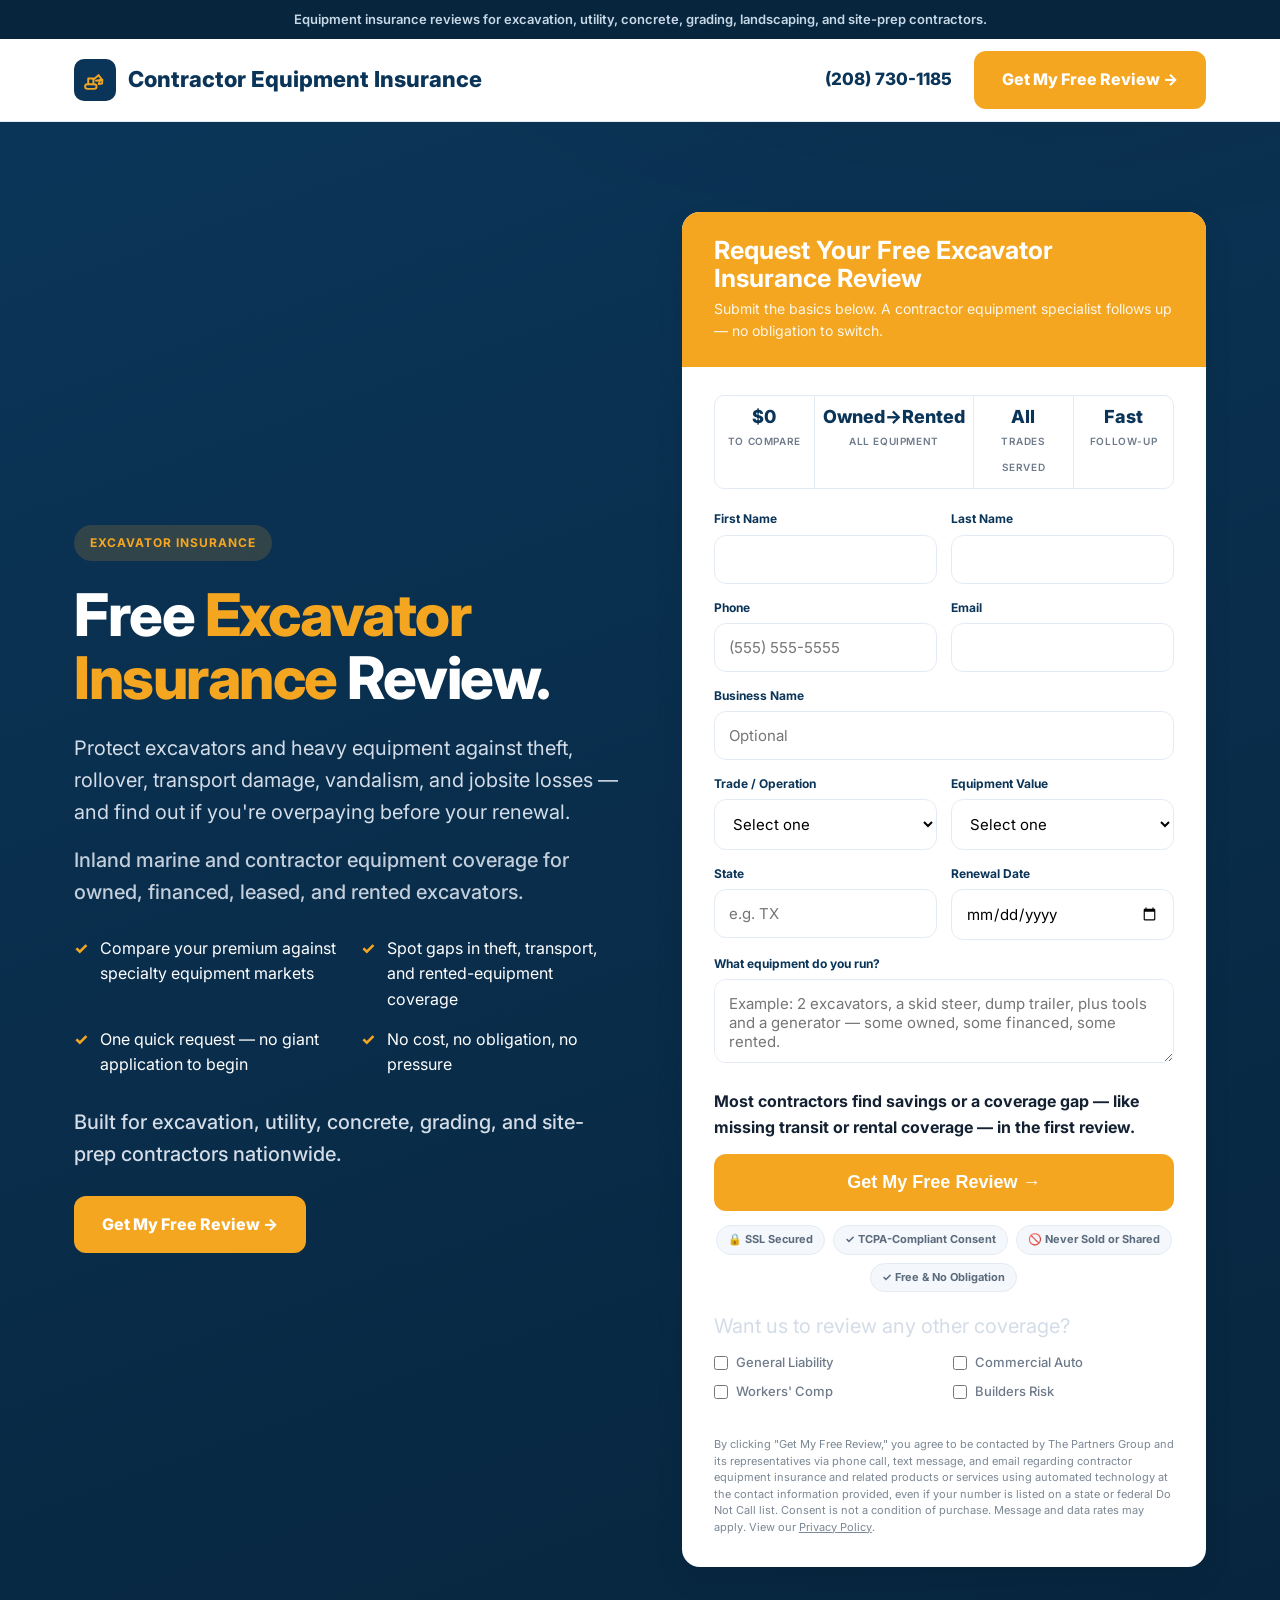
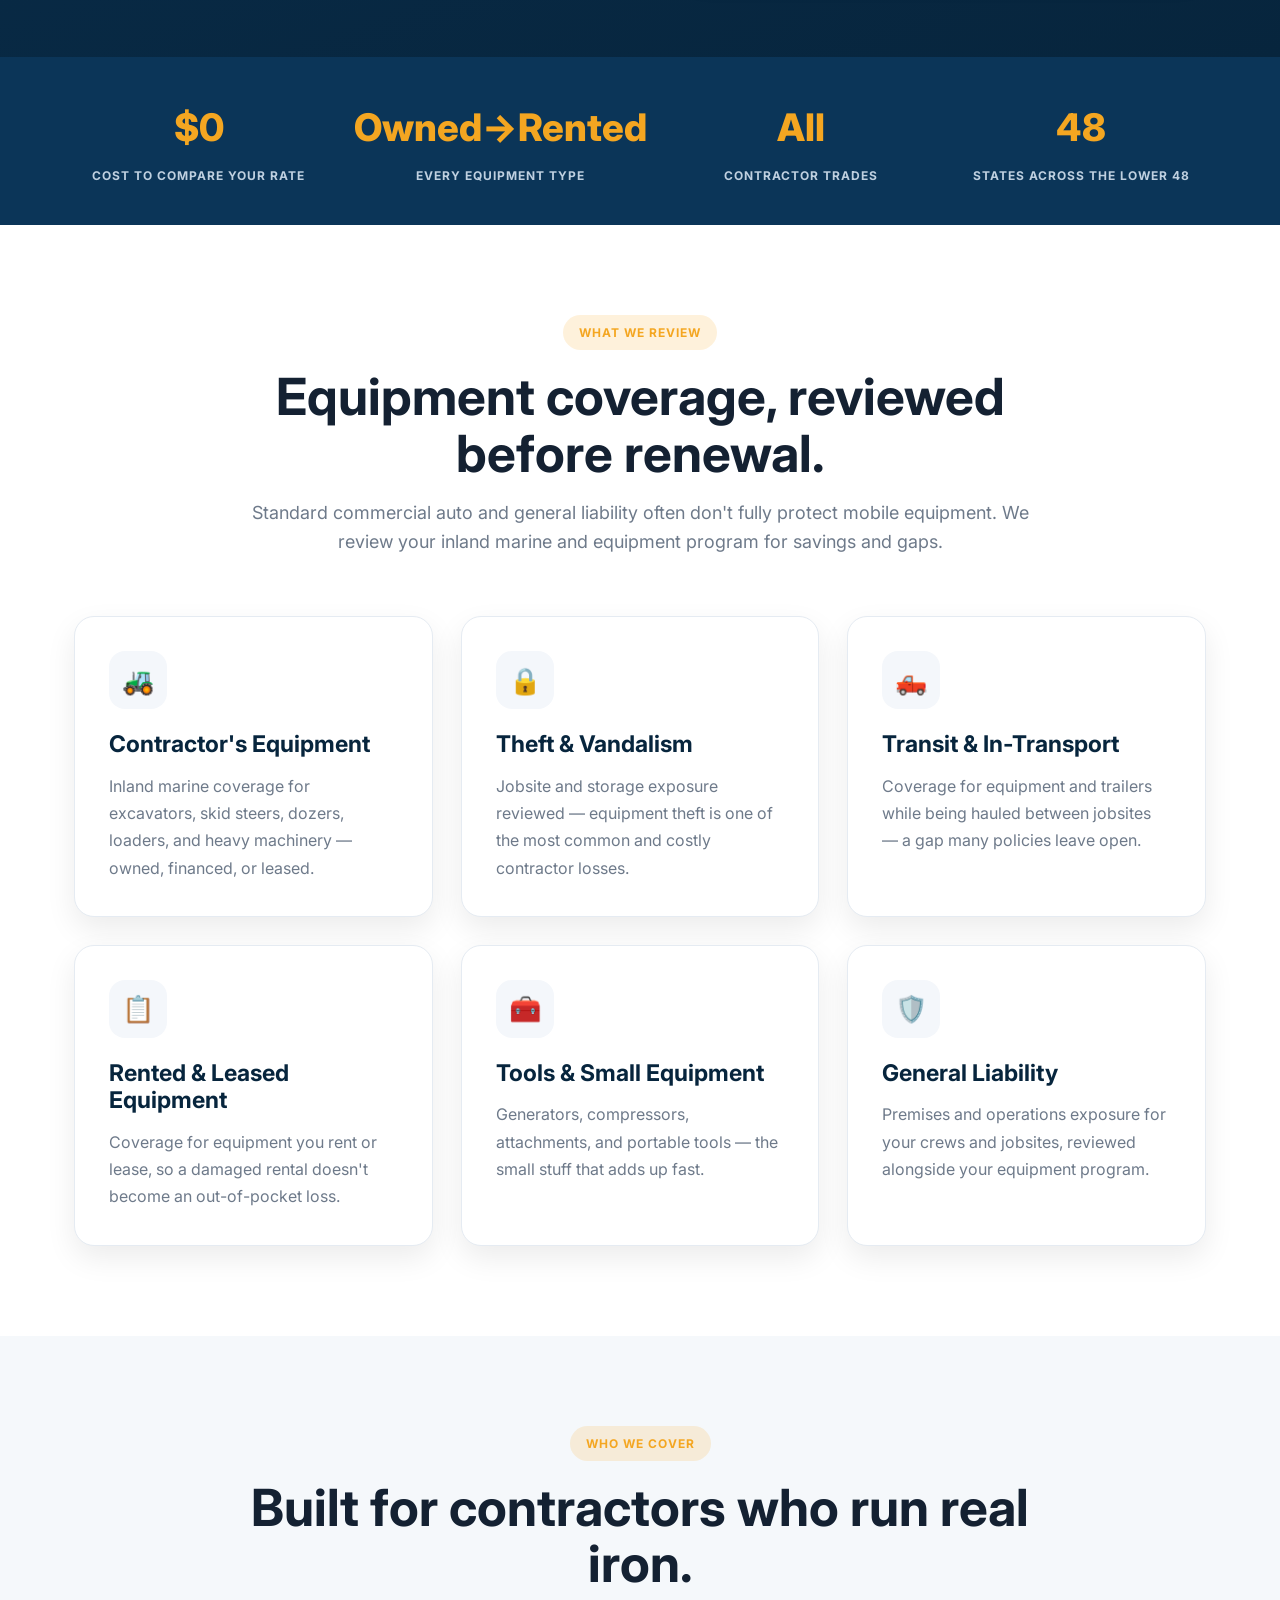
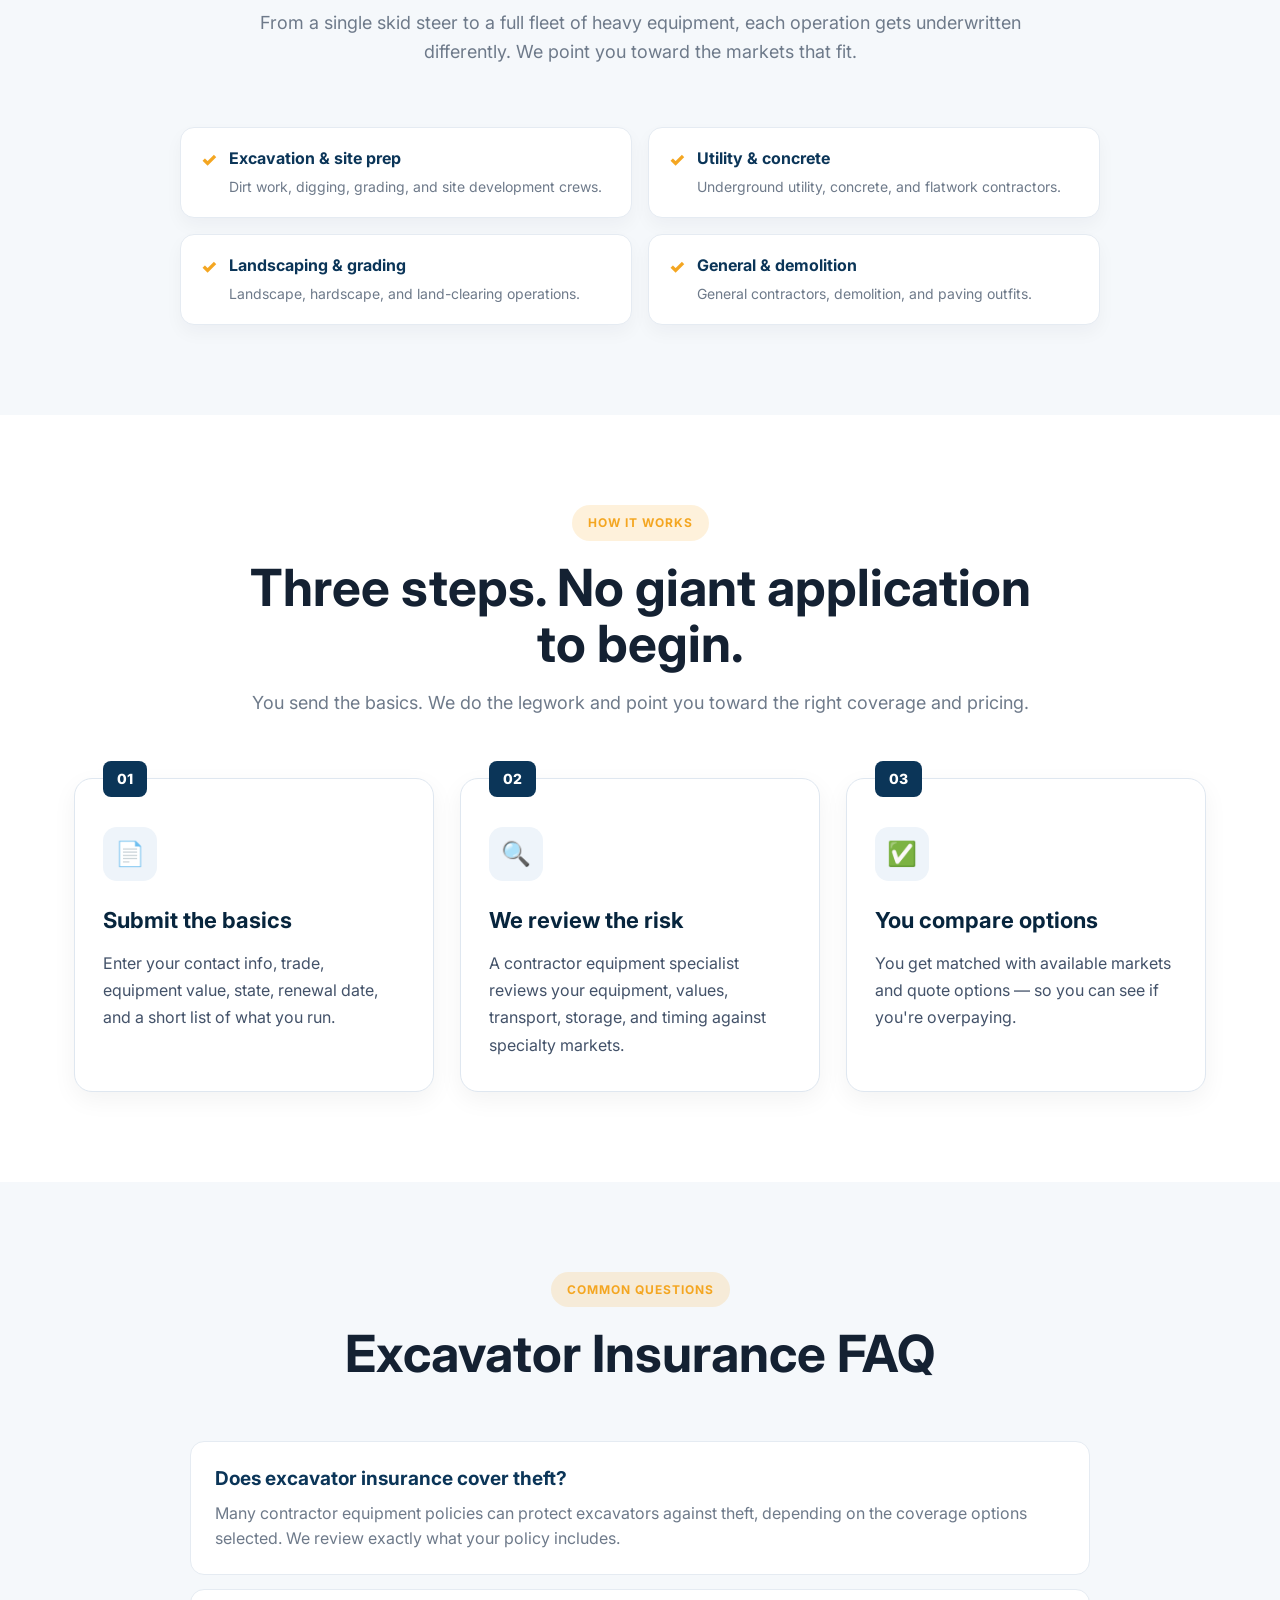
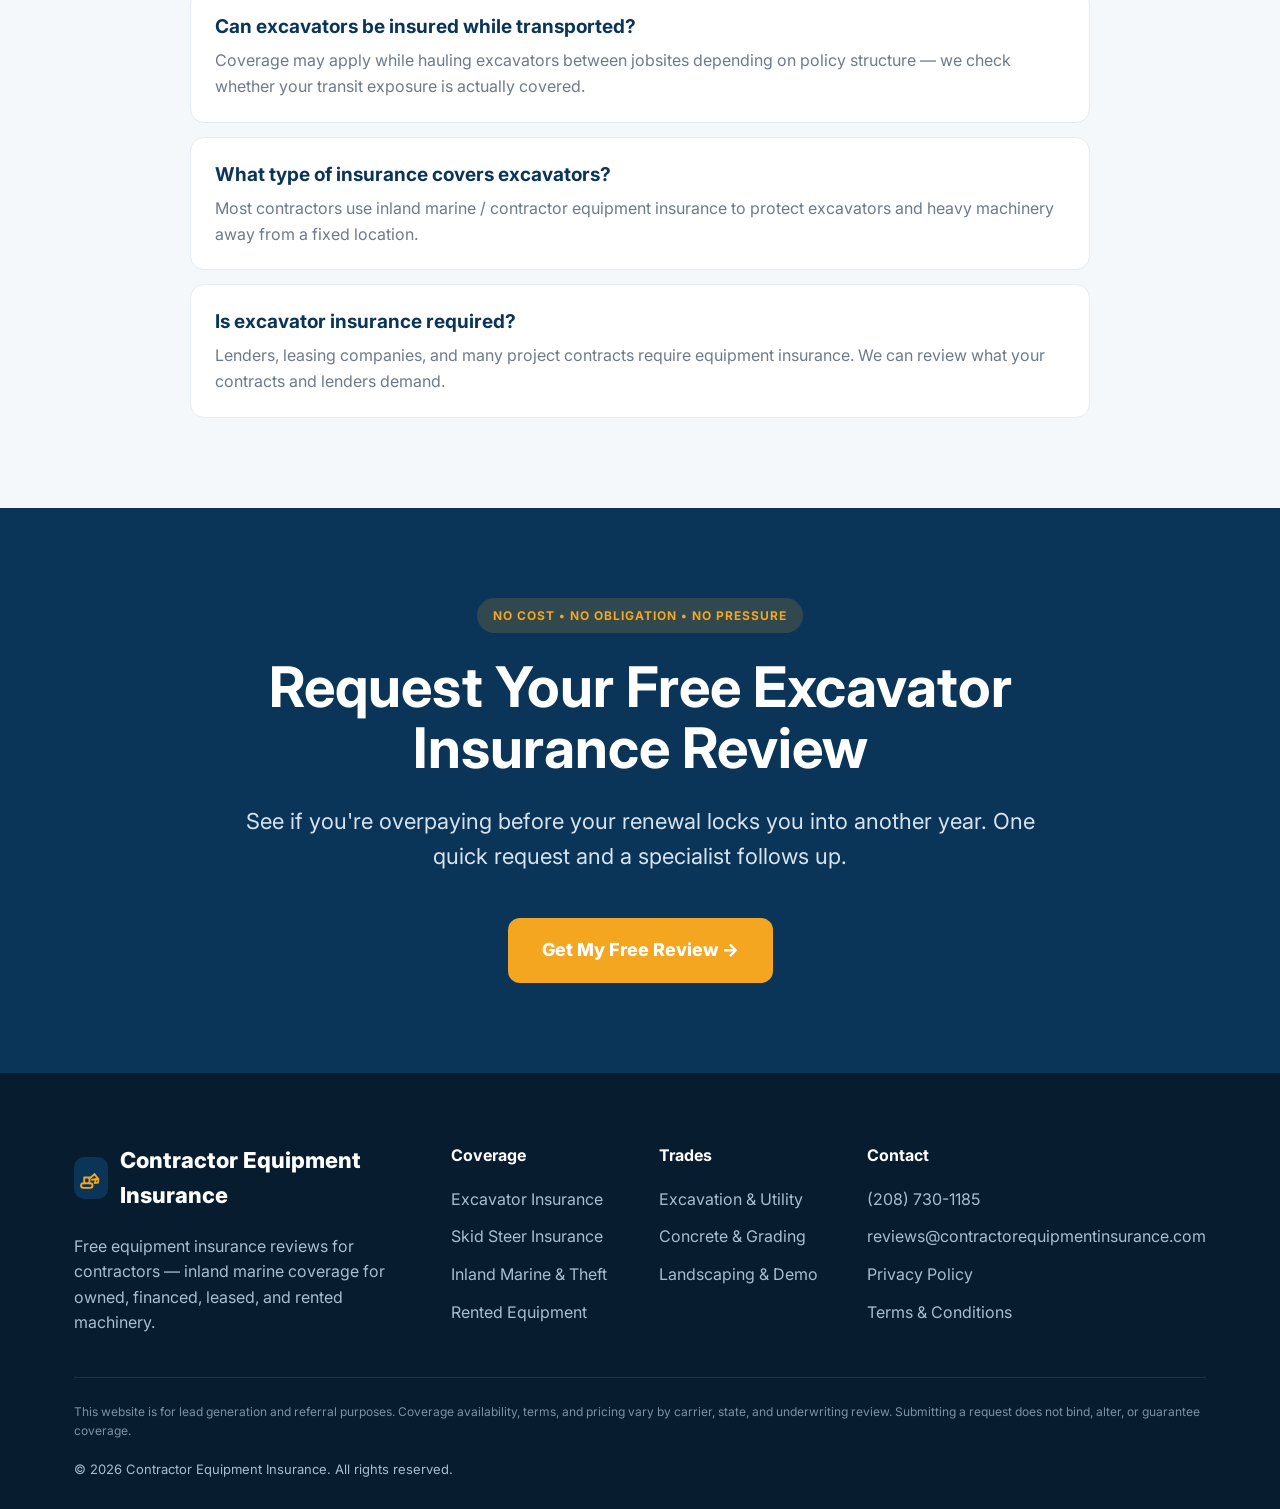
==== commit 9eb9dd71: "Update site phone number to local tracking line" ====
--- a/excavator-insurance.html
+++ b/excavator-insurance.html
@@ -190,7 +190,7 @@
 Contractor Equipment Insurance
 </a>
 <div class="nav-right">
-<a href="tel:18555550123" class="nav-phone">(855) 555-0123</a>
+<a href="tel:12087301185" class="nav-phone">(208) 730-1185</a>
 <a href="#form" class="btn btn-primary">Get My Free Review →</a>
 </div>
 </div>
@@ -470,7 +470,7 @@
 </div>
 <div>
 <h4>Contact</h4>
-<a href="tel:18555550123">(855) 555-0123</a>
+<a href="tel:12087301185">(208) 730-1185</a>
 <a href="mailto:reviews@contractorequipmentinsurance.com">reviews@contractorequipmentinsurance.com</a>
 <a href="/privacy-policy.html">Privacy Policy</a>
 <a href="/terms.html">Terms &amp; Conditions</a>
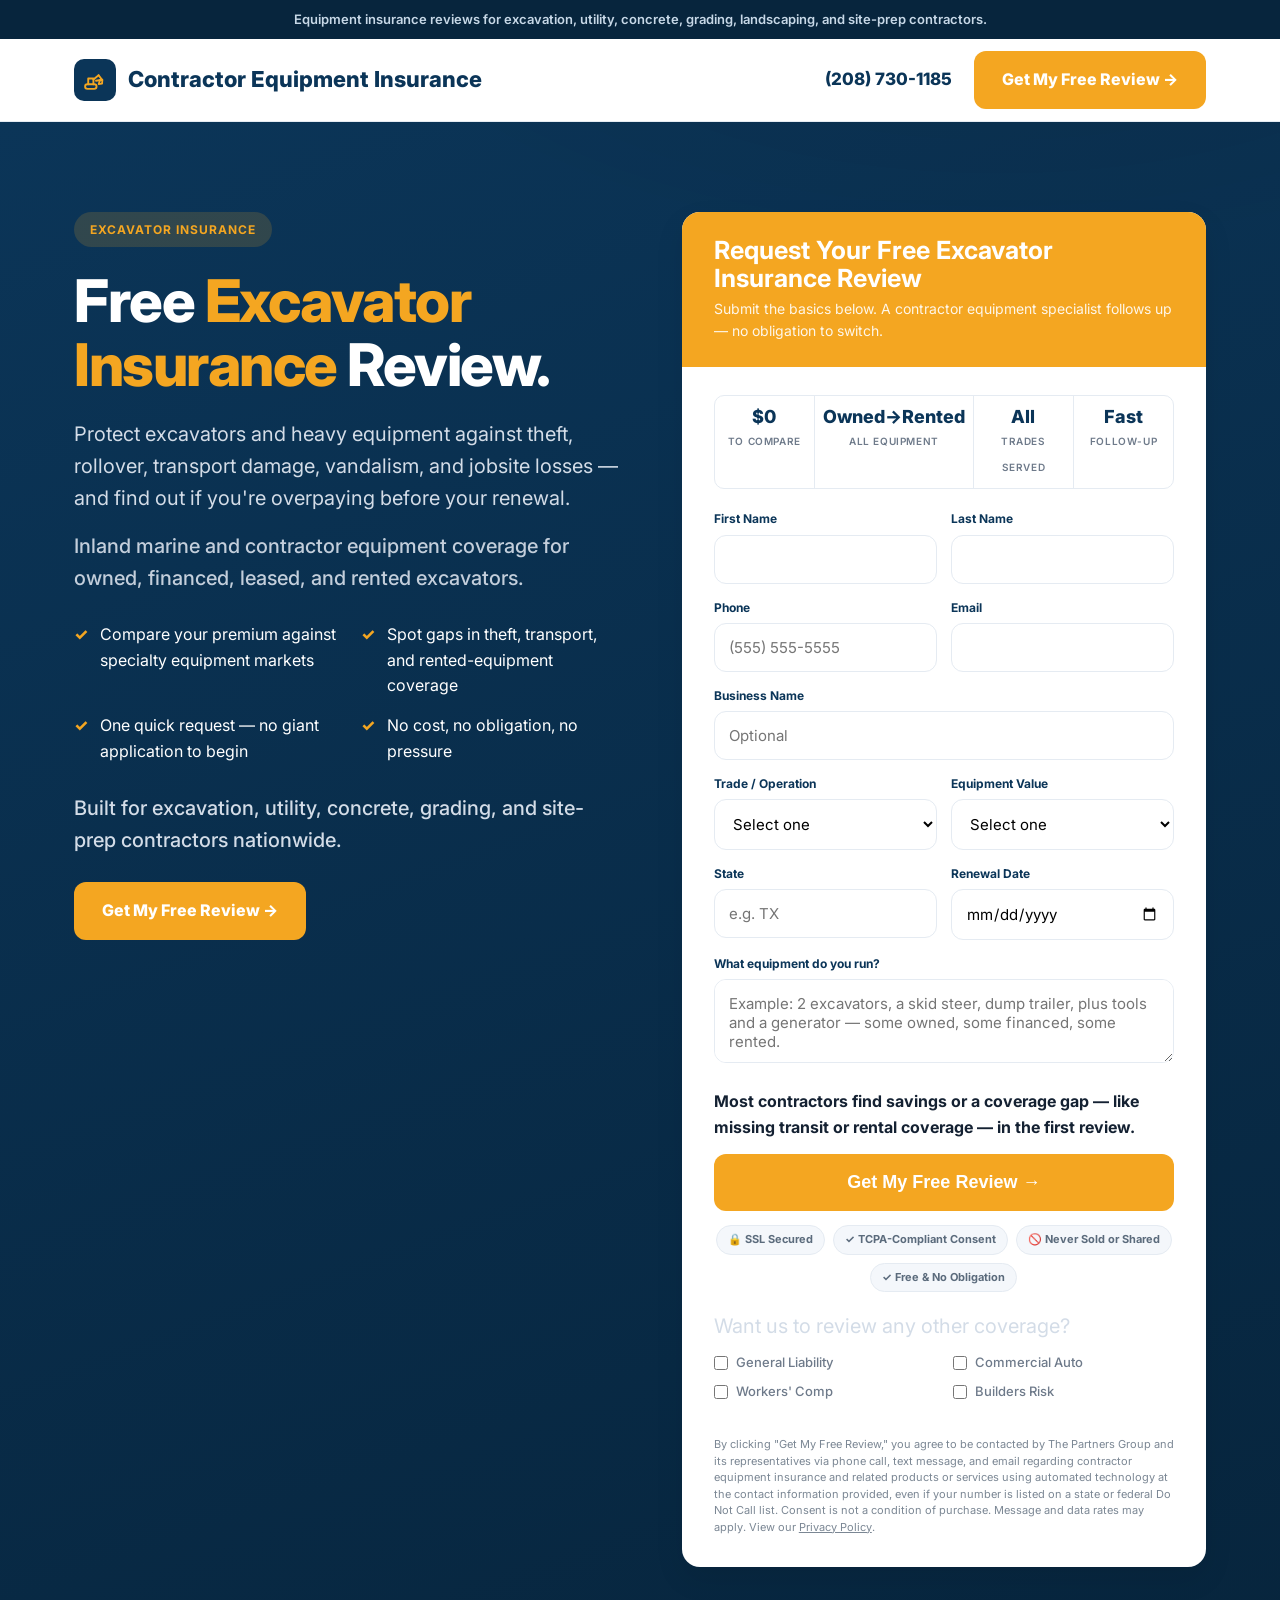
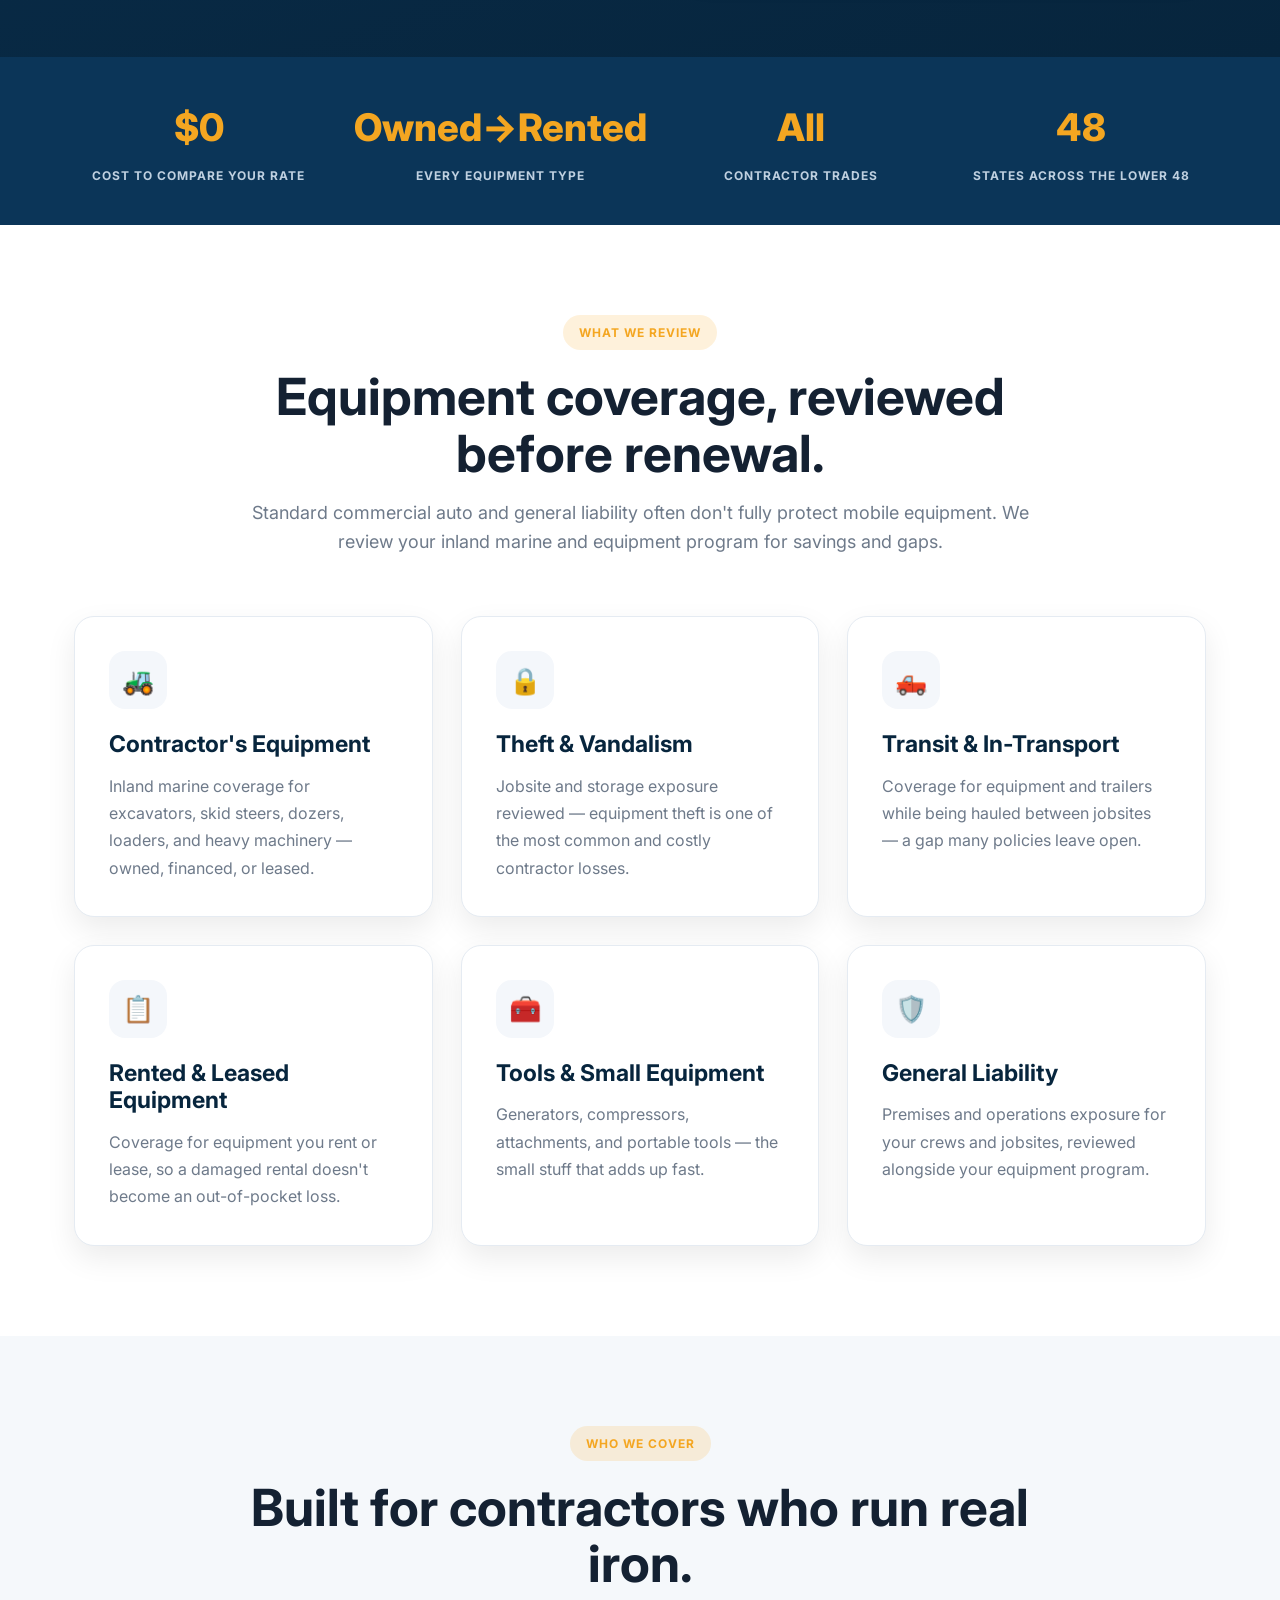
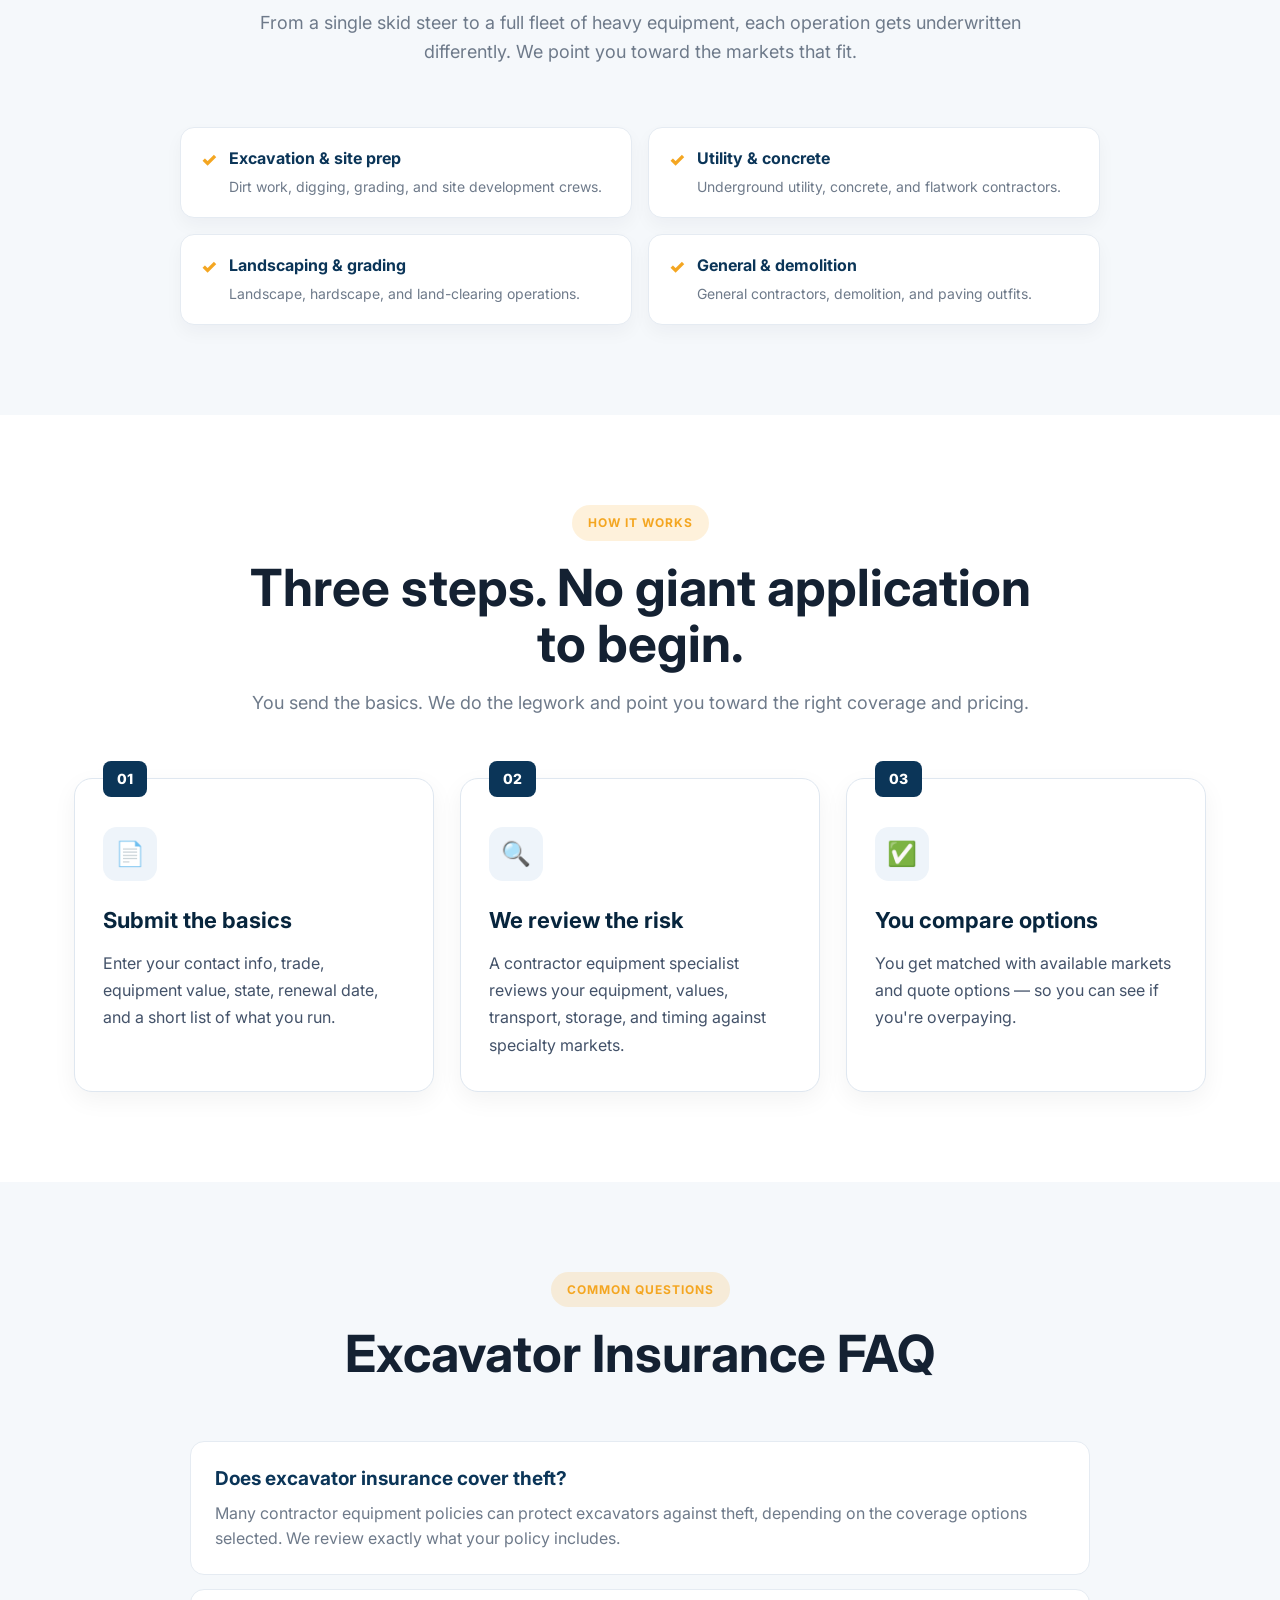
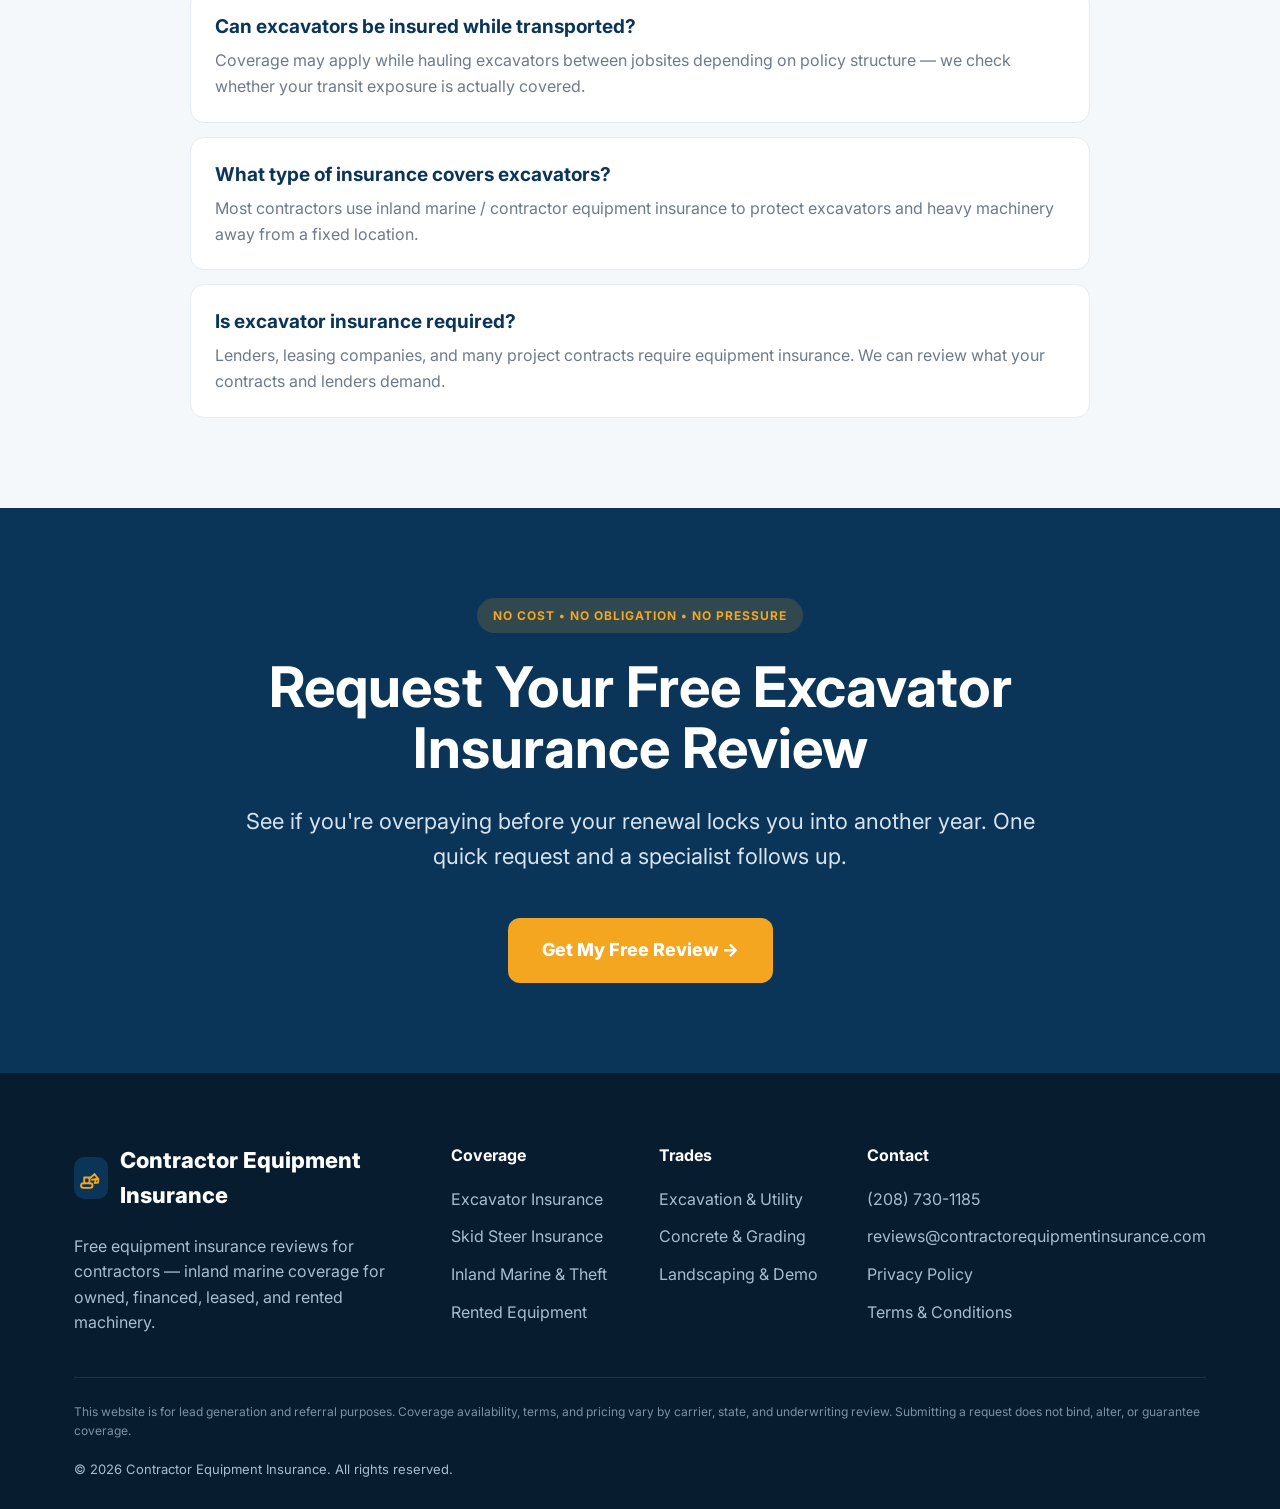
==== commit e708ba0a: "Fix hero top alignment (close top-left gap)" ====
--- a/excavator-insurance.html
+++ b/excavator-insurance.html
@@ -78,7 +78,7 @@
 .btn-primary{background:var(--accent);color:#fff;}
 .btn-primary:hover{background:var(--accent-dark);transform:translateY(-2px);}
 .hero{background:radial-gradient(1100px 480px at 78% -10%, rgba(0,0,0,.10), transparent 60%), linear-gradient(160deg,var(--navy) 0%, var(--navy-dark) 100%);color:#fff;padding:90px 0;}
-.hero-grid{display:grid;grid-template-columns:1fr .95fr;gap:56px;align-items:center;}
+.hero-grid{display:grid;grid-template-columns:1fr .95fr;gap:56px;align-items:start;}
 .eyebrow{display:inline-block;background:rgba(244,166,33,.16);color:var(--gold);padding:8px 16px;border-radius:999px;font-size:12px;font-weight:700;letter-spacing:1px;text-transform:uppercase;}
 .hero-title{font-size:clamp(38px,4.6vw,60px);line-height:1.08;font-weight:800;letter-spacing:-1.5px;margin:22px 0;max-width:720px;}
 .highlight{color:var(--gold);}
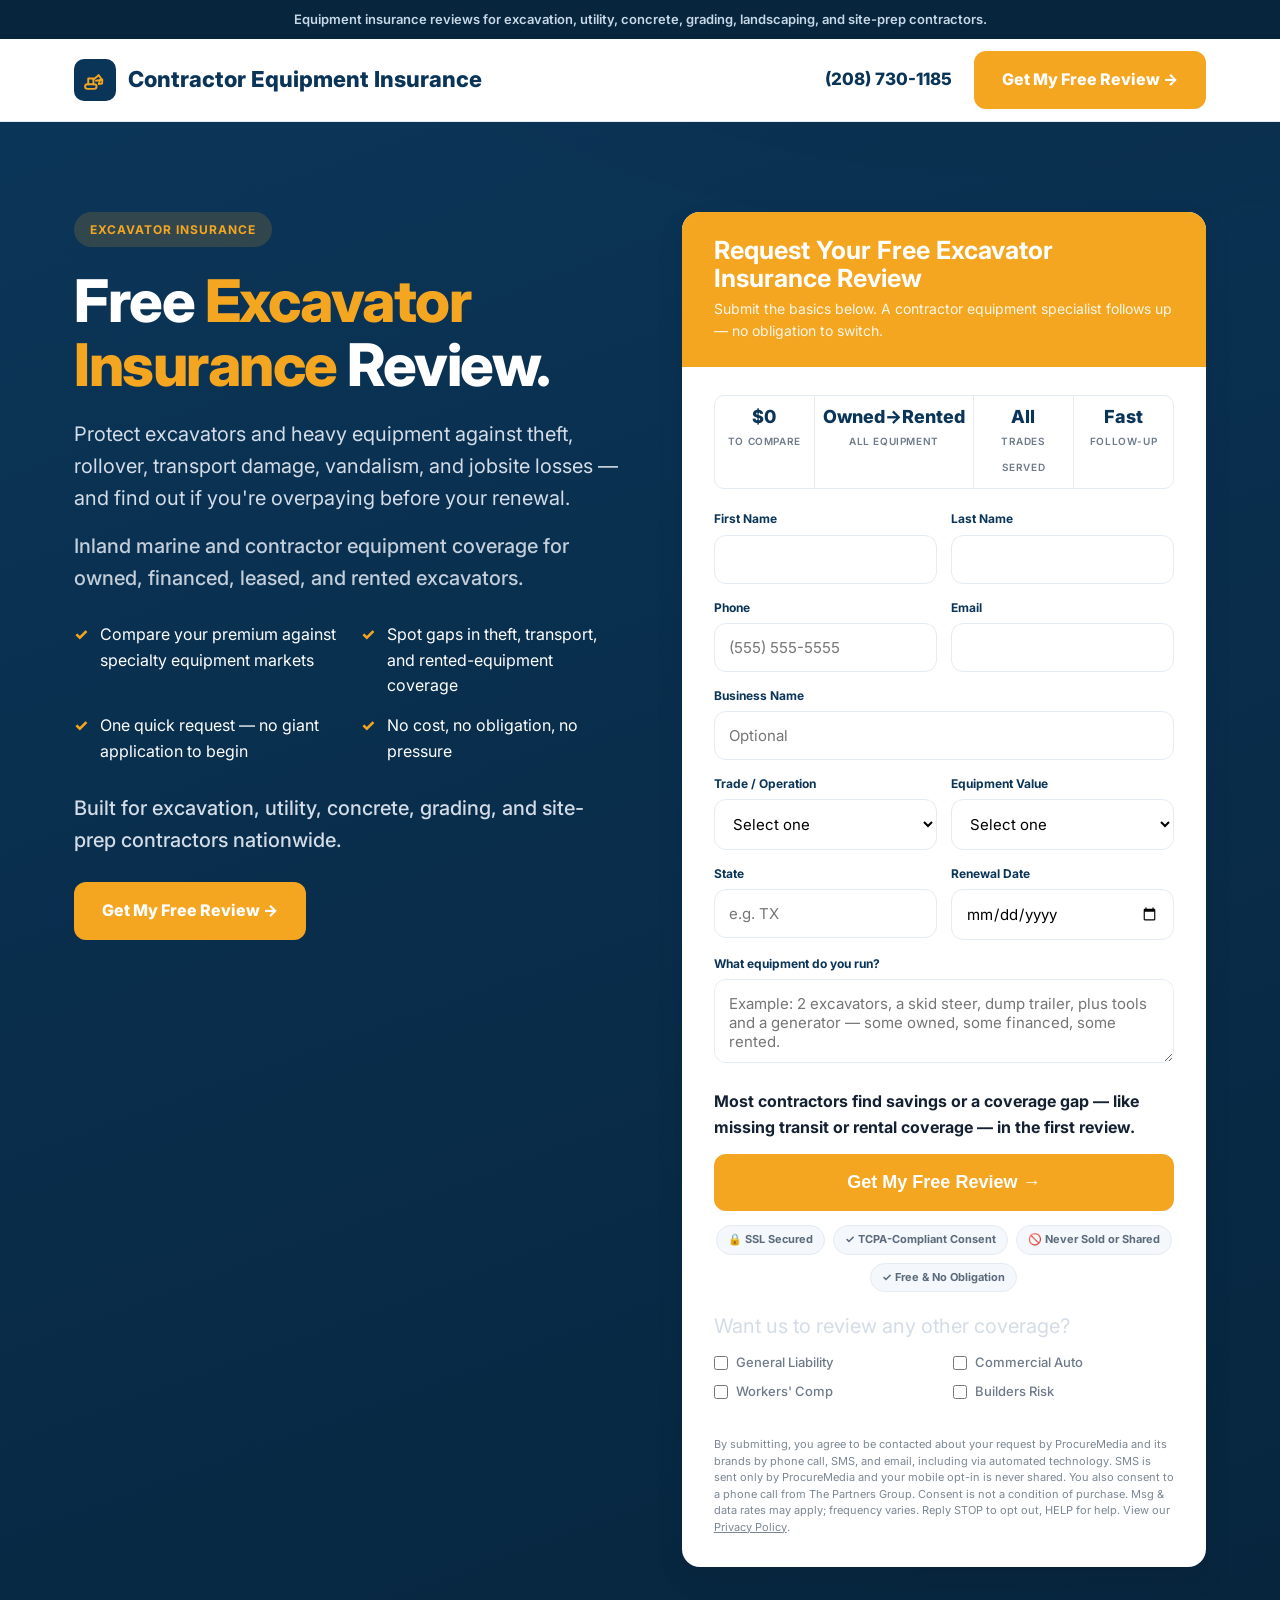
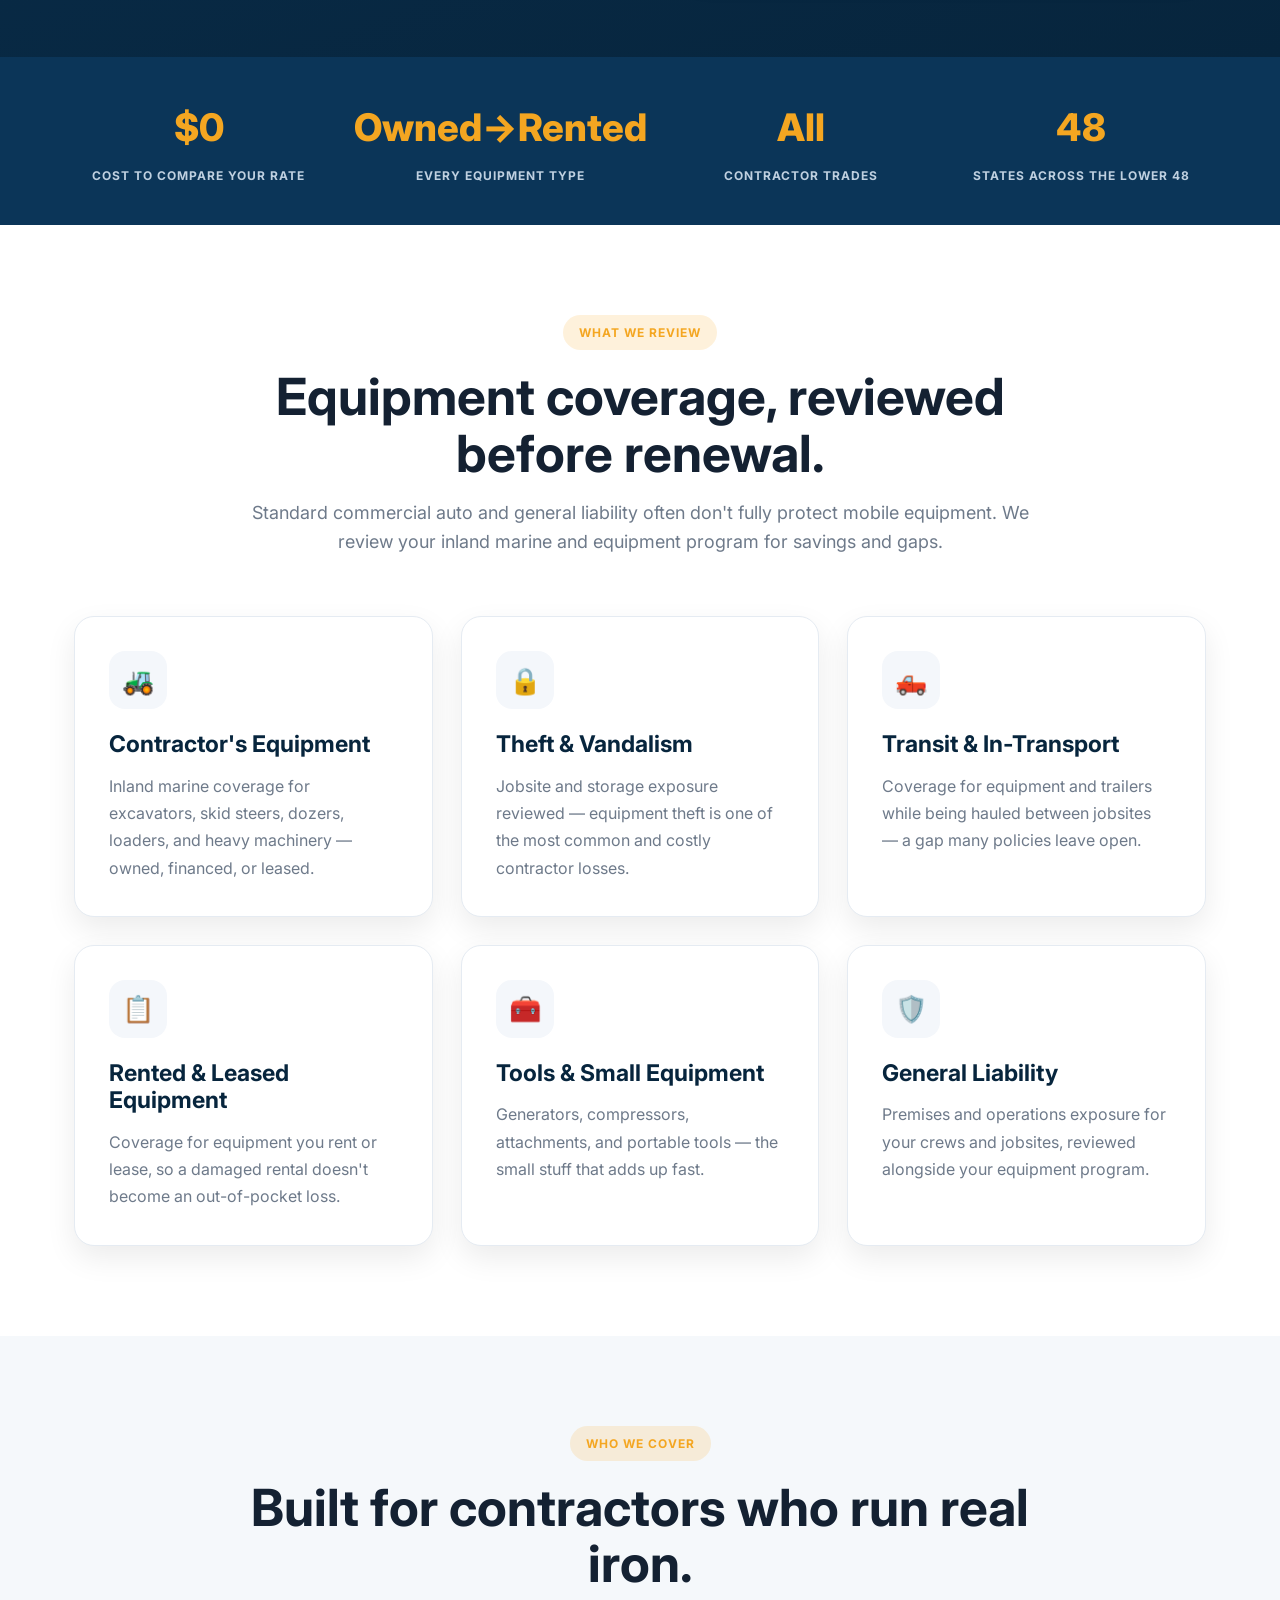
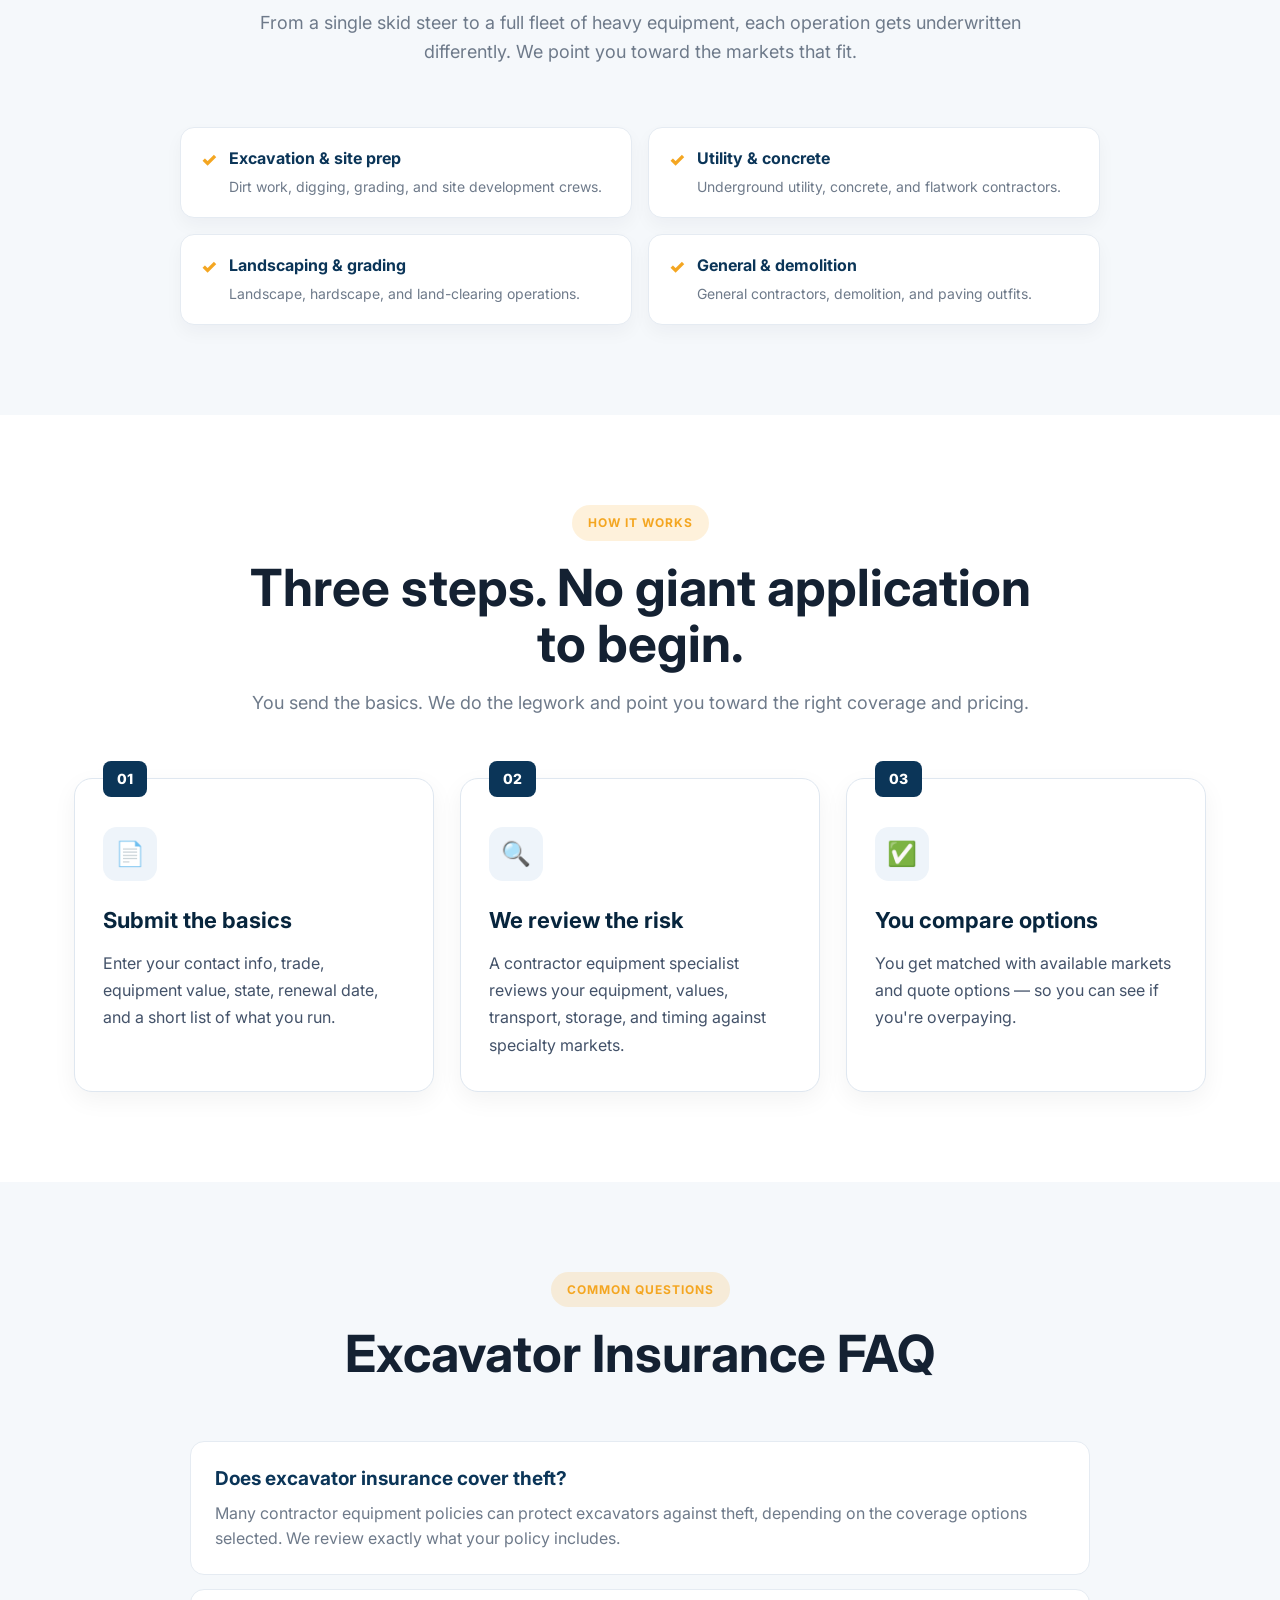
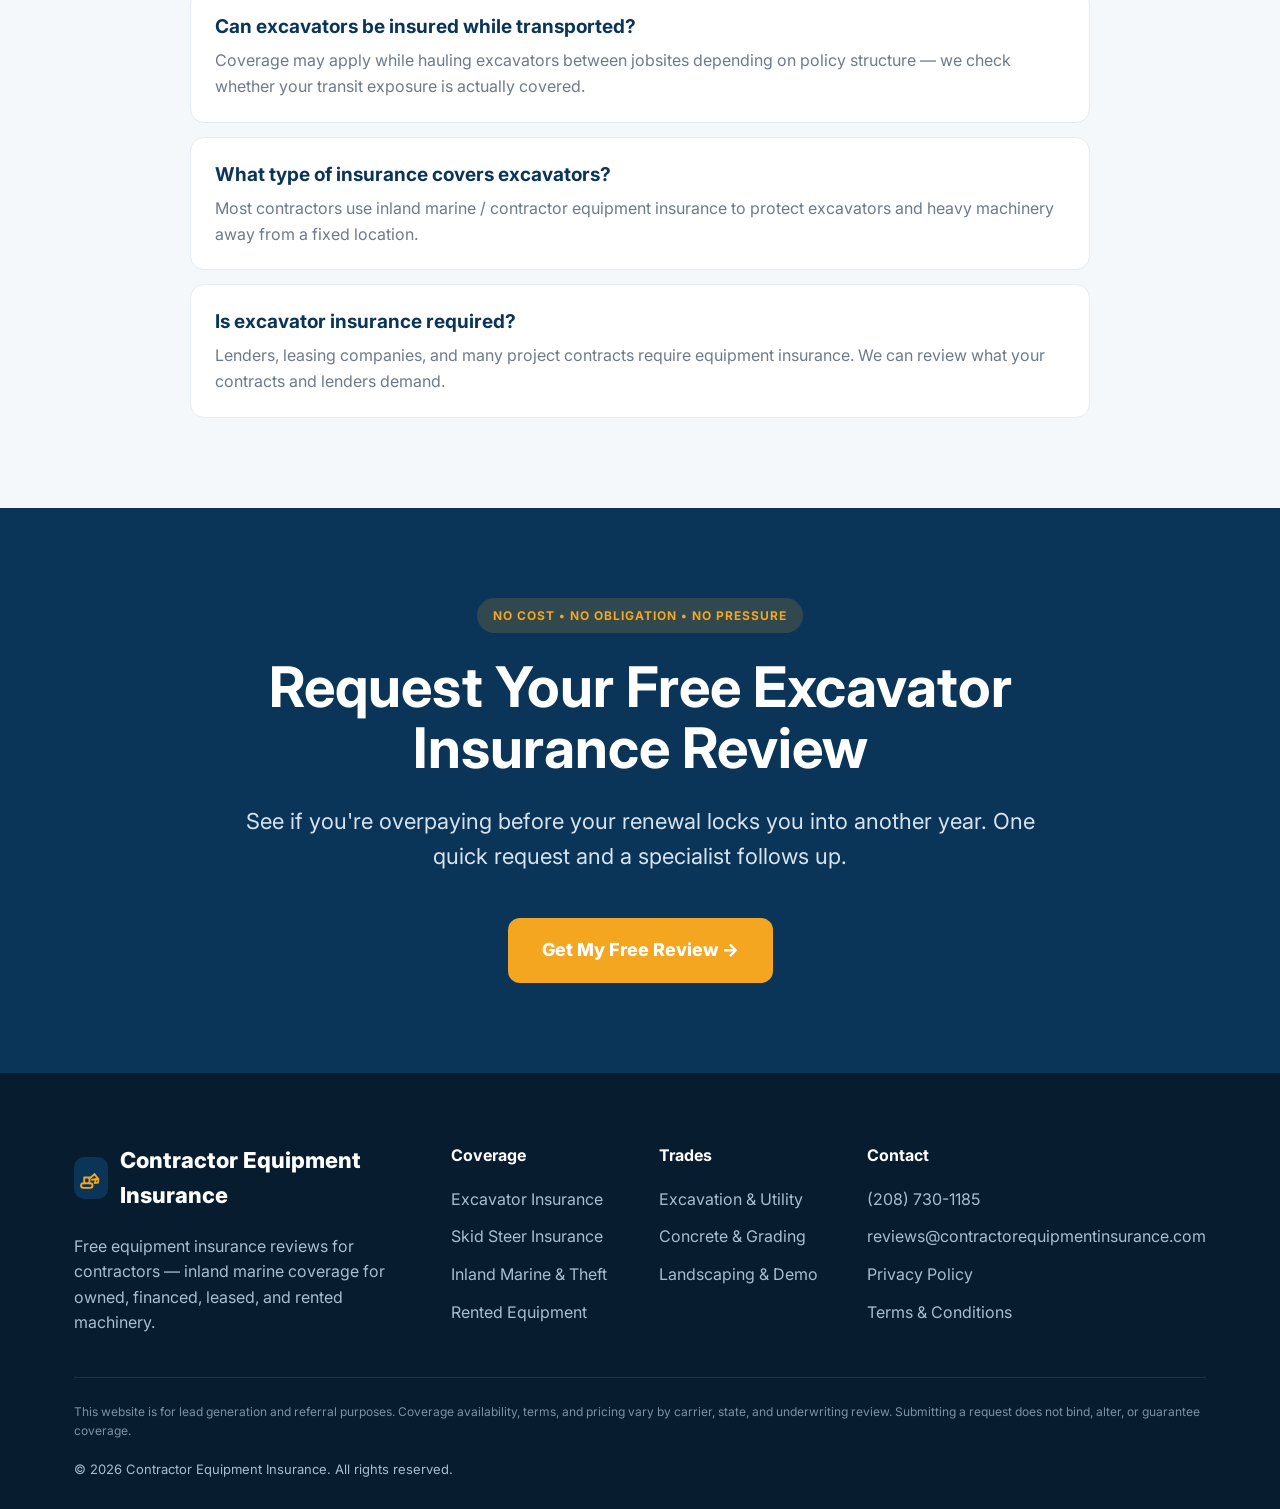
==== commit eb07d1f3: "Deploy contractorequipmentinsurance.com — 2026-06-16 09:54" ====
--- a/excavator-insurance.html
+++ b/excavator-insurance.html
@@ -12,6 +12,8 @@
 <meta property="og:url" content="https://contractorequipmentinsurance.com/excavator-insurance.html" />
 <meta property="og:image" content="https://contractorequipmentinsurance.com/og.png" />
 <meta name="twitter:card" content="summary_large_image" />
+<link rel="canonical" href="https://contractorequipmentinsurance.com/excavator-insurance.html" />
+<meta name="robots" content="index, follow" />
 <link rel="icon" type="image/svg+xml" href="/favicon.svg" />
 <link rel="preconnect" href="https://fonts.googleapis.com">
 <link rel="preconnect" href="https://fonts.gstatic.com" crossorigin>
@@ -78,6 +80,7 @@
 .btn-primary{background:var(--accent);color:#fff;}
 .btn-primary:hover{background:var(--accent-dark);transform:translateY(-2px);}
 .hero{background:radial-gradient(1100px 480px at 78% -10%, rgba(0,0,0,.10), transparent 60%), linear-gradient(160deg,var(--navy) 0%, var(--navy-dark) 100%);color:#fff;padding:90px 0;}
+.hero--photo .hero-title,.hero--photo .hero p,.hero--photo .hero-points div,.hero--photo .trust-line,.hero--photo .mini-proof{text-shadow:0 1px 16px rgba(3,12,24,.55);}
 .hero-grid{display:grid;grid-template-columns:1fr .95fr;gap:56px;align-items:start;}
 .eyebrow{display:inline-block;background:rgba(244,166,33,.16);color:var(--gold);padding:8px 16px;border-radius:999px;font-size:12px;font-weight:700;letter-spacing:1px;text-transform:uppercase;}
 .hero-title{font-size:clamp(38px,4.6vw,60px);line-height:1.08;font-weight:800;letter-spacing:-1.5px;margin:22px 0;max-width:720px;}
@@ -87,6 +90,15 @@
 .hero-points{margin:28px 0;display:grid;grid-template-columns:repeat(2,minmax(0,1fr));gap:14px 22px;max-width:640px;}
 .hero-points div{display:flex;align-items:flex-start;gap:12px;color:#fff;font-size:16px;}
 .hero-points span{color:var(--gold);font-weight:800;}
+.hero-ba{background:rgba(255,255,255,.05);border:1px solid rgba(255,255,255,.13);border-radius:16px;padding:12px;margin-bottom:28px;max-width:560px;}
+.hero-ba-head{display:flex;flex-direction:column;gap:2px;margin:2px 4px 11px;}
+.hero-ba-title{display:flex;align-items:center;gap:9px;color:#fff;font-weight:800;font-size:16px;letter-spacing:-.2px;}
+.hero-ba-title b{color:var(--gold);font-size:18px;line-height:1;}
+.hero-ba-sub{color:#AEBED0;font-size:12.5px;}
+.hero-ba-imgs{display:grid;grid-template-columns:1fr 1fr;gap:8px;}
+.hero-ba-fig{position:relative;border-radius:10px;overflow:hidden;margin:0;}
+.hero-ba-fig img{display:block;width:100%;height:auto;aspect-ratio:4/3;object-fit:cover;}
+.hero-ba-tag{position:absolute;top:8px;left:8px;font-size:10px;font-weight:800;text-transform:uppercase;letter-spacing:.04em;color:#fff;padding:4px 9px;border-radius:999px;box-shadow:0 3px 8px rgba(0,0,0,.3);}
 .trust-line{margin:8px 0 26px;font-size:14px;color:#C7D8E7;font-weight:500;}
 .form-card{background:#fff;border-radius:var(--radius);box-shadow:var(--shadow);color:var(--text);overflow:hidden;}
 .form-head{background:var(--accent);color:#fff;padding:24px 32px;}
@@ -98,6 +110,10 @@
 .form-stat:last-child{border-right:none;}
 .form-stat strong{display:block;font-size:18px;font-weight:800;color:var(--navy);line-height:1.2;}
 .form-stat span{font-size:10px;text-transform:uppercase;letter-spacing:.6px;color:var(--muted);font-weight:600;}
+.form-stat--hl{background:rgba(225,29,42,.05);}
+.form-stat--hl strong{color:var(--accent);font-size:21px;}
+.form-stat--strike strong{color:#9aa6b2;text-decoration:line-through;text-decoration-color:#c2ccd6;}
+.stats-kicker{font-size:11px;font-weight:800;text-transform:uppercase;letter-spacing:1.5px;color:var(--accent);text-align:center;margin-bottom:8px;}
 .form-grid{display:grid;grid-template-columns:1fr 1fr;gap:14px;}
 .form-grid .full{grid-column:1/-1;}
 .field-label{display:block;font-size:12px;font-weight:700;color:var(--navy);margin-bottom:6px;}
@@ -169,16 +185,65 @@
 .thanks h1{font-size:40px;color:var(--navy);margin-bottom:16px;}
 .thanks p{font-size:19px;color:var(--muted);margin-bottom:14px;}
 @media(max-width:980px){
-.hero-grid,.review-grid,.how-grid,.footer-grid,.stats-grid,.seg-grid{grid-template-columns:1fr;}
+.hero-grid,.review-grid,.how-grid,.footer-grid,.stats-grid,.seg-grid,.ba-grid{grid-template-columns:1fr;}
 .form-grid{grid-template-columns:1fr;}
 .hero-points{grid-template-columns:1fr;}
 .form-stats{flex-wrap:wrap;}
 .form-stat{flex:1 1 45%;}
 }
 @media(max-width:640px){.nav-phone{display:none;}}
+.results{background:#fff;}
+.ba-grid{display:grid;grid-template-columns:1fr 1fr;gap:24px;max-width:1040px;margin:0 auto;}
+.ba-card{position:relative;border-radius:18px;overflow:hidden;box-shadow:var(--shadow);border:1px solid var(--line);background:#fff;}
+.ba-card img{display:block;width:100%;height:auto;aspect-ratio:4/3;object-fit:cover;}
+.ba-tag{position:absolute;top:14px;left:14px;font-size:13px;font-weight:800;letter-spacing:.04em;text-transform:uppercase;color:#fff;padding:7px 14px;border-radius:999px;box-shadow:0 4px 12px rgba(0,0,0,.28);}
+.ba-before{background:#6b7280;}
+.ba-after{background:var(--gold);color:var(--navy);}
+.ba-cap{padding:16px 18px;color:var(--muted);font-size:15px;text-align:center;}
+.ba-video{max-width:1040px;margin:38px auto 0;border-radius:18px;overflow:hidden;box-shadow:var(--shadow);background:#000;}
+.ba-video video{display:block;width:100%;height:auto;aspect-ratio:16/9;background:#000;}
+.ba-vcap{text-align:center;color:var(--muted);font-size:15px;margin-top:16px;}
 .trust-strip{display:flex;flex-wrap:wrap;gap:8px;justify-content:center;margin-top:14px;}
 .tbadge{display:inline-flex;align-items:center;gap:6px;font-size:11px;font-weight:700;color:#5B6B7C;background:#F4F7FB;border:1px solid #E5EBF2;border-radius:999px;padding:5px 11px;white-space:nowrap;}
+.carriers{padding:44px 0;background:#fff;border-top:1px solid var(--line);border-bottom:1px solid var(--line);}
+.carriers-label{text-align:center;font-size:11px;font-weight:700;letter-spacing:1.4px;text-transform:uppercase;color:var(--muted);margin-bottom:28px;}
+.carriers-grid{display:flex;flex-wrap:wrap;align-items:center;justify-content:center;gap:24px 48px;}
+.carriers-grid img{height:44px;width:auto;opacity:.72;filter:grayscale(25%);transition:.25s ease;}
+.carriers-grid img:hover{opacity:1;filter:grayscale(0%);}
+@media(max-width:640px){.carriers-grid img{height:32px;}.carriers-grid{gap:18px 28px;}}
+.blog-grid{display:grid;grid-template-columns:repeat(3,1fr);gap:24px;margin-top:20px;}
+.blog-card{background:#fff;border:1px solid var(--line);border-radius:16px;padding:28px;box-shadow:0 8px 20px rgba(0,0,0,.05);display:flex;flex-direction:column;gap:10px;}
+.blog-card-tag{display:inline-block;font-size:10px;font-weight:700;letter-spacing:1.2px;text-transform:uppercase;color:var(--accent);background:rgba(0,0,0,.06);padding:4px 10px;border-radius:999px;}
+.blog-card h2{font-size:19px;color:var(--navy);line-height:1.25;margin:0;}
+.blog-card p{color:var(--muted);font-size:14px;flex:1;}
+.blog-card-date{font-size:12px;color:var(--muted);font-weight:500;}
+.blog-card .read-more{font-size:14px;font-weight:700;color:var(--accent);}
+.article-meta{display:flex;align-items:center;gap:12px;flex-wrap:wrap;margin-bottom:16px;}
+.article-breadcrumb{font-size:13px;color:var(--muted);margin-bottom:24px;}
+.article-cta-box{margin-top:44px;padding:32px;background:var(--light);border-radius:16px;border:1px solid var(--line);}
+.article-cta-box h3{color:var(--navy);font-size:22px;margin-bottom:8px;}
+.article-cta-box p{color:var(--muted);margin-bottom:20px;}
+@media(max-width:980px){.blog-grid{grid-template-columns:1fr;}}
+.ms-progress{display:flex;align-items:center;margin-bottom:22px;}
+.ms-dot{width:30px;height:30px;border-radius:50%;background:var(--line);color:var(--muted);display:flex;align-items:center;justify-content:center;font-size:11px;font-weight:800;flex-shrink:0;transition:.2s;}
+.ms-dot.ms-active{background:var(--accent);color:#fff;}
+.ms-dot.ms-done{background:var(--navy);color:#fff;}
+.ms-line{flex:1;height:2px;background:var(--line);transition:.2s;}
+.ms-line.ms-done{background:var(--navy);}
+.ms-panel{display:none;}
+.ms-panel.ms-active{display:block;}
+.ms-q{font-size:20px;font-weight:800;color:#142132;line-height:1.3;margin-bottom:6px;}
+.ms-sub{font-size:14px;color:#4A5568;margin-bottom:4px;}
+.ms-opts{display:grid;grid-template-columns:1fr 1fr;gap:10px;margin:14px 0 8px;}
+.ms-opt{padding:13px 14px;border:2px solid var(--line);border-radius:12px;font-size:14px;font-weight:600;color:var(--navy);cursor:pointer;text-align:left;background:#fff;transition:.15s;line-height:1.3;width:100%;}
+.ms-opt:hover,.ms-opt.ms-sel{border-color:var(--accent);background:rgba(244,166,33,.08);}
+.ms-back-btn{background:none;border:none;font-size:13px;color:var(--muted);font-weight:600;cursor:pointer;padding:0;margin-top:12px;display:inline-block;}
+.ms-back-btn:hover{color:var(--navy);}
+@media(max-width:500px){.ms-opts{grid-template-columns:1fr;}}
 </style>
+<script type="application/ld+json">{"@context":"https://schema.org","@type":"Organization","name":"Contractor Equipment Insurance","url":"https://contractorequipmentinsurance.com/","telephone":"(208) 730-1185","areaServed":"US","logo":"https://contractorequipmentinsurance.com/og.png"}</script>
+<script type="application/ld+json">{"@context":"https://schema.org","@type":"Service","name":"Excavator Insurance | Contractor Equipment Insurance","serviceType":"contractor equipment insurance","areaServed":"US","provider":{"@type":"Organization","name":"Contractor Equipment Insurance","telephone":"(208) 730-1185","url":"https://contractorequipmentinsurance.com/"},"description":"Free excavator insurance review. Coverage for excavators against theft, rollover, transport damage, vandalism, and jobsite losses. Inland marine coverage for owned, financed, leased, and rented excavators.","url":"https://contractorequipmentinsurance.com/excavator-insurance.html"}</script>
+<script type="application/ld+json">{"@context":"https://schema.org","@type":"FAQPage","mainEntity":[{"@type":"Question","name":"Does excavator insurance cover theft?","acceptedAnswer":{"@type":"Answer","text":"Many contractor equipment policies can protect excavators against theft, depending on the coverage options selected. We review exactly what your policy includes."}},{"@type":"Question","name":"Can excavators be insured while transported?","acceptedAnswer":{"@type":"Answer","text":"Coverage may apply while hauling excavators between jobsites depending on policy structure — we check whether your transit exposure is actually covered."}},{"@type":"Question","name":"What type of insurance covers excavators?","acceptedAnswer":{"@type":"Answer","text":"Most contractors use inland marine / contractor equipment insurance to protect excavators and heavy machinery away from a fixed location."}},{"@type":"Question","name":"Is excavator insurance required?","acceptedAnswer":{"@type":"Answer","text":"Lenders, leasing companies, and many project contracts require equipment insurance. We can review what your contracts and lenders demand."}}]}</script>
 </head>
 <body>
 <div class="top-bar">Equipment insurance reviews for excavation, utility, concrete, grading, landscaping, and site-prep contractors.</div>
@@ -199,6 +264,7 @@
 <section class="hero">
 <div class="container hero-grid">
 <div>
+
 <div class="eyebrow">Excavator Insurance</div>
 <h1 class="hero-title">Free <span class="highlight">Excavator Insurance</span> Review.</h1>
 <p>Protect excavators and heavy equipment against theft, rollover, transport damage, vandalism, and jobsite losses — and find out if you're overpaying before your renewal.</p>
@@ -219,6 +285,7 @@
 <p>Submit the basics below. A contractor equipment specialist follows up — no obligation to switch.</p>
 </div>
 <div class="form-body">
+
 <div class="form-stats">
   <div class="form-stat"><strong>$0</strong><span>To Compare</span></div>
   <div class="form-stat"><strong>Owned→Rented</strong><span>All Equipment</span></div>
@@ -293,7 +360,10 @@
 <div class="full">
 <p style="font-weight:700; color:#142132; margin:4px 0 14px; font-size:16px;">Most contractors find savings or a coverage gap — like missing transit or rental coverage — in the first review.</p>
 <button class="btn btn-primary submit-btn" type="submit">Get My Free Review →</button>
-<div class="trust-strip"><span class="tbadge">🔒 SSL Secured</span><span class="tbadge">✓ TCPA-Compliant Consent</span><span class="tbadge">🚫 Never Sold or Shared</span><span class="tbadge">✓ Free &amp; No Obligation</span></div>
+<div class="trust-strip"><span class="tbadge">🔒 SSL Secured</span>
+<span class="tbadge">✓ TCPA-Compliant Consent</span>
+<span class="tbadge">🚫 Never Sold or Shared</span>
+<span class="tbadge">✓ Free &amp; No Obligation</span></div>
 <p class="secondary-label">Want us to review any other coverage?</p>
 <div class="secondary-services-grid">
 <label><input type="checkbox" name="also_review[]" value="General Liability"> General Liability</label>
@@ -303,7 +373,7 @@
 </div>
 </div>
 </div>
-<div class="tcpa">By clicking "Get My Free Review," you agree to be contacted by The Partners Group and its representatives via phone call, text message, and email regarding contractor equipment insurance and related products or services using automated technology at the contact information provided, even if your number is listed on a state or federal Do Not Call list. Consent is not a condition of purchase. Message and data rates may apply. View our <a href="/privacy-policy.html" target="_blank">Privacy Policy</a>.</div>
+<div class="tcpa">By submitting, you agree to be contacted about your request by ProcureMedia and its brands by phone call, SMS, and email, including via automated technology. SMS is sent only by ProcureMedia and your mobile opt-in is never shared. You also consent to a phone call from The Partners Group. Consent is not a condition of purchase. Msg & data rates may apply; frequency varies. Reply STOP to opt out, HELP for help. View our <a href="/privacy-policy.html" target="_blank">Privacy Policy</a>.</div>
 </form>
 </div>
 </div>
